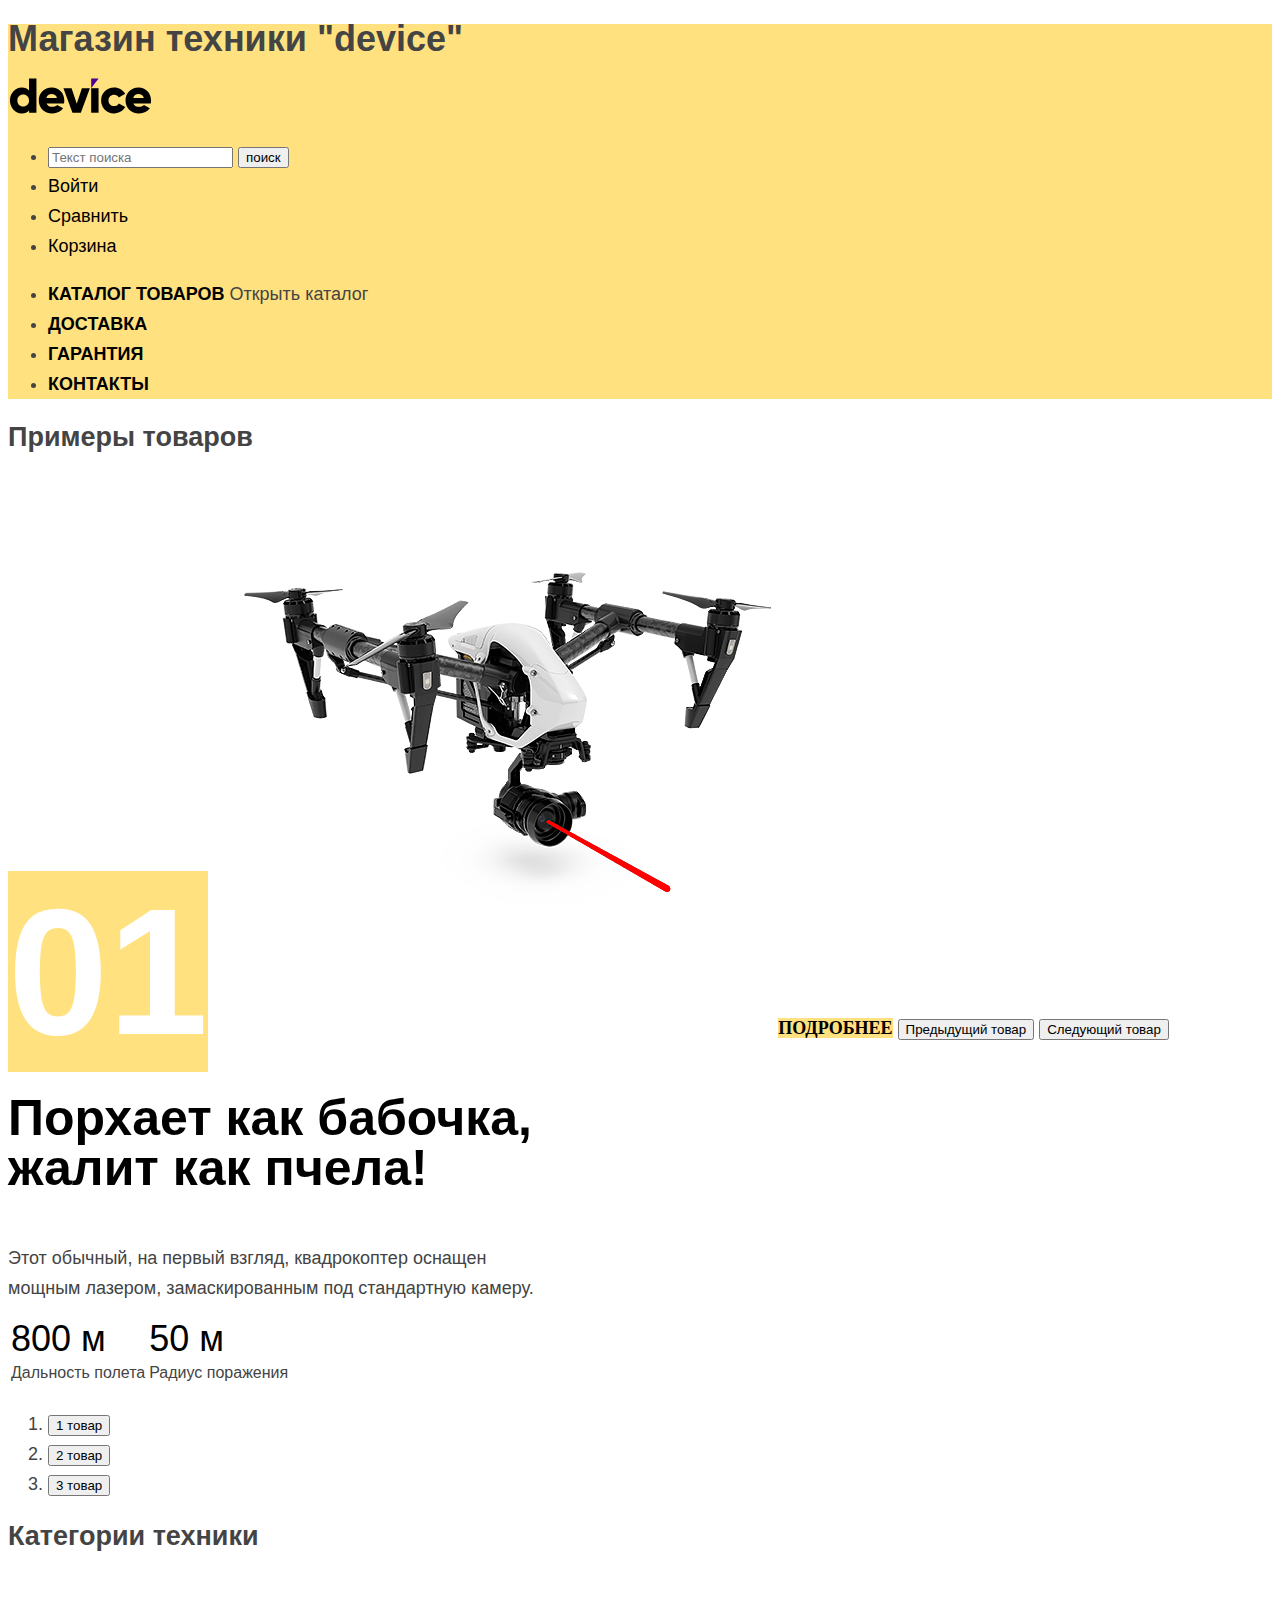
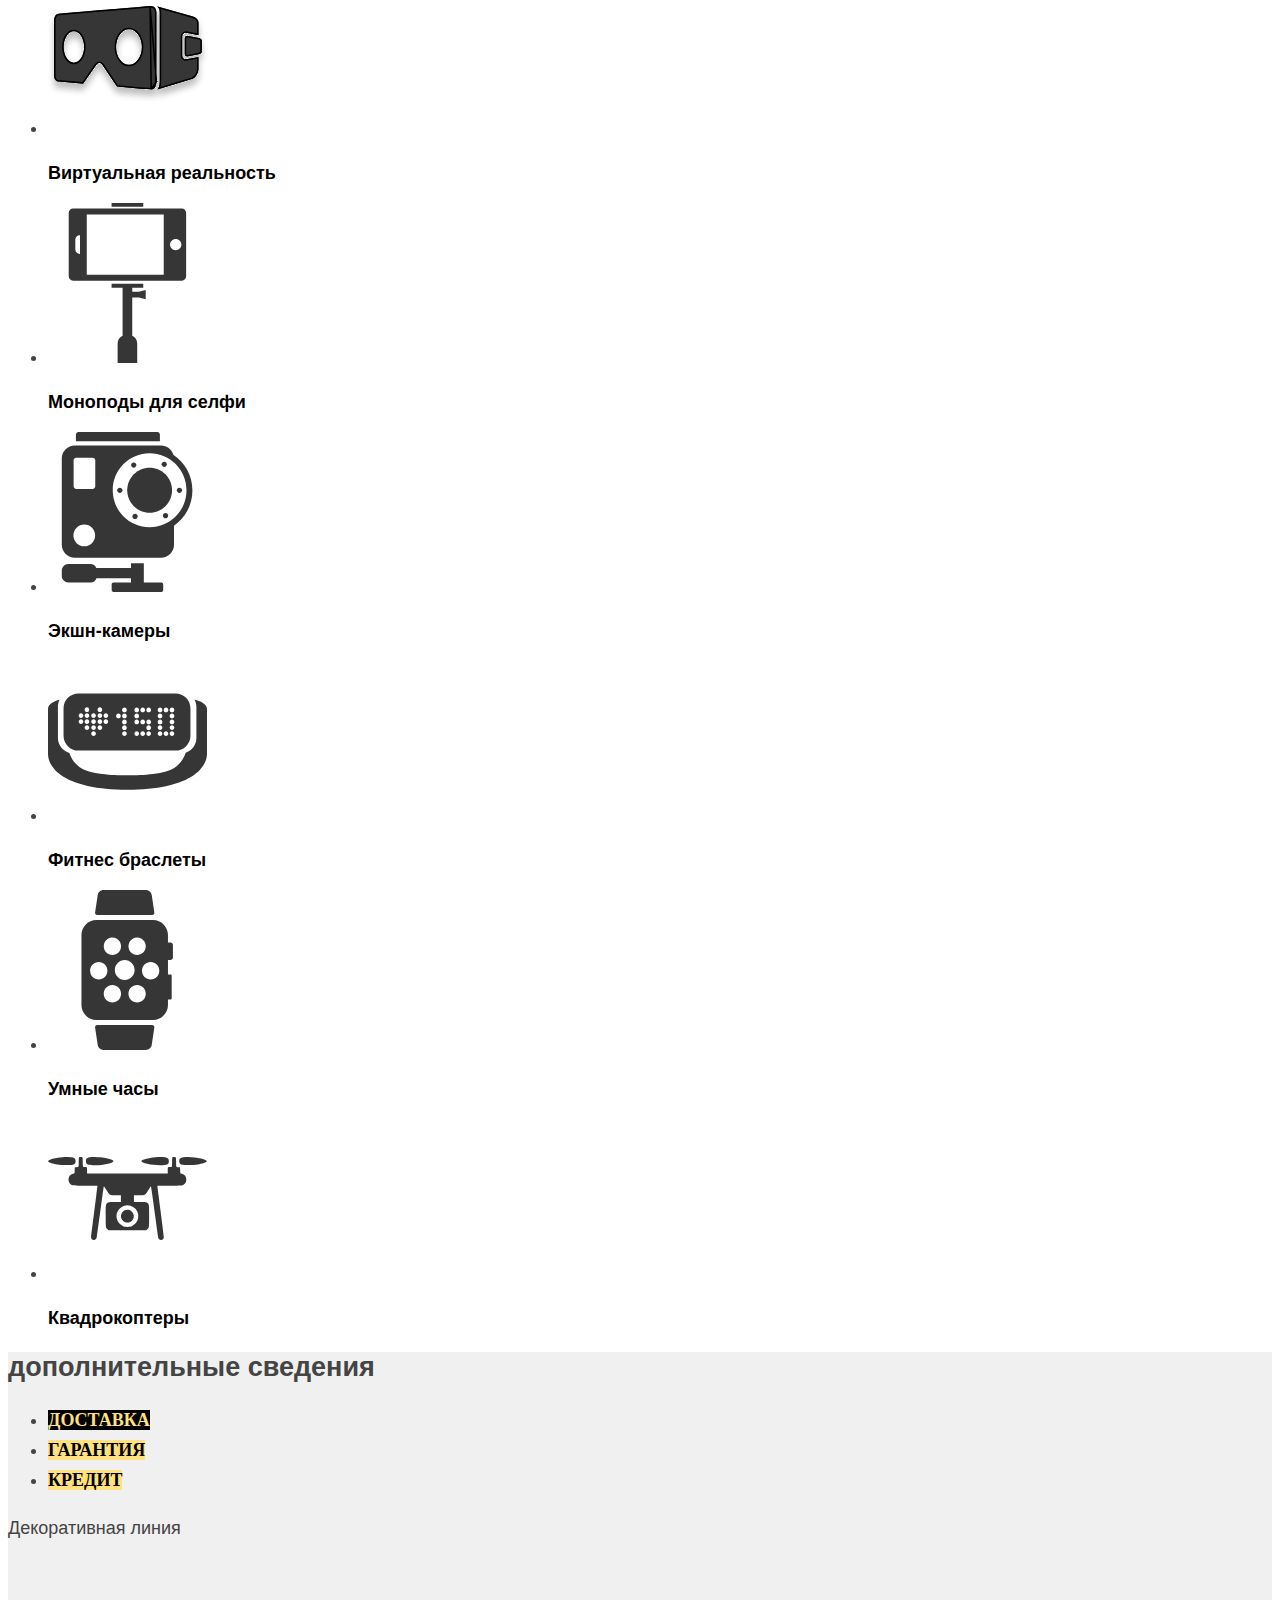
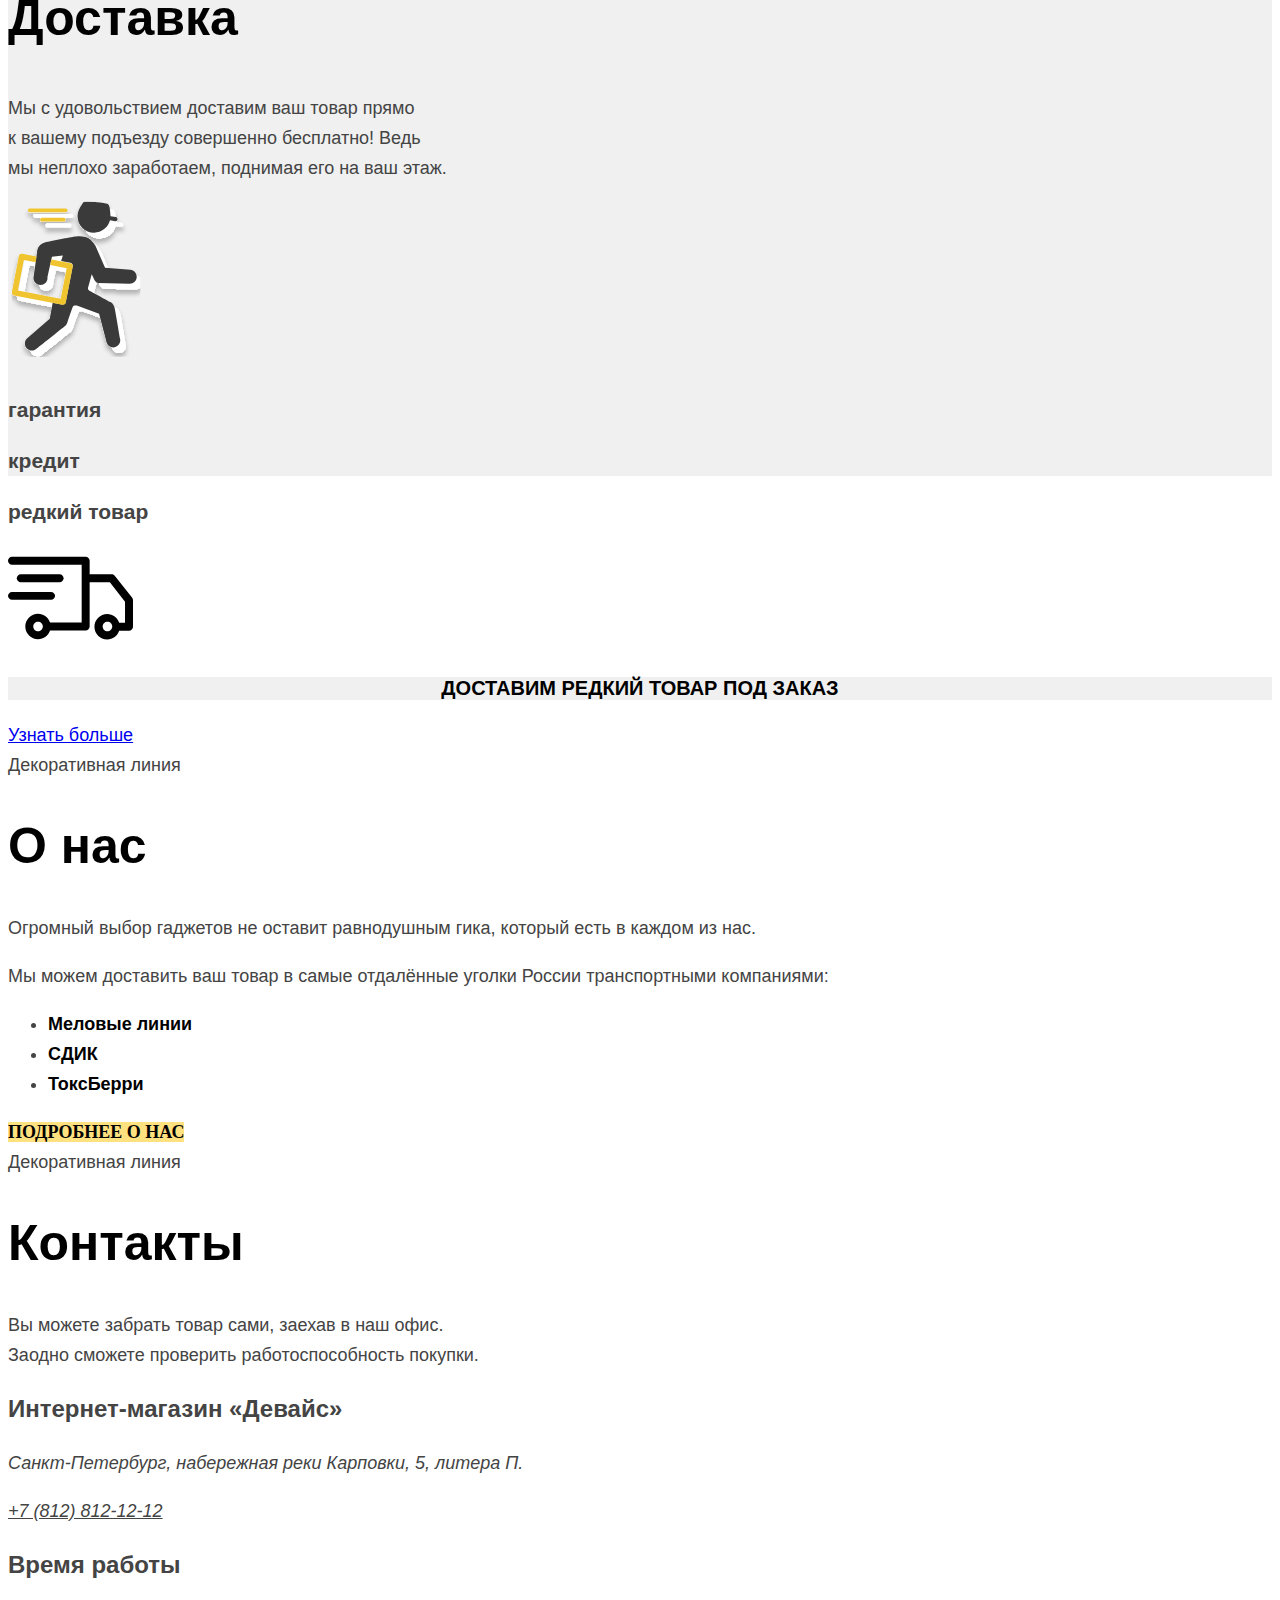
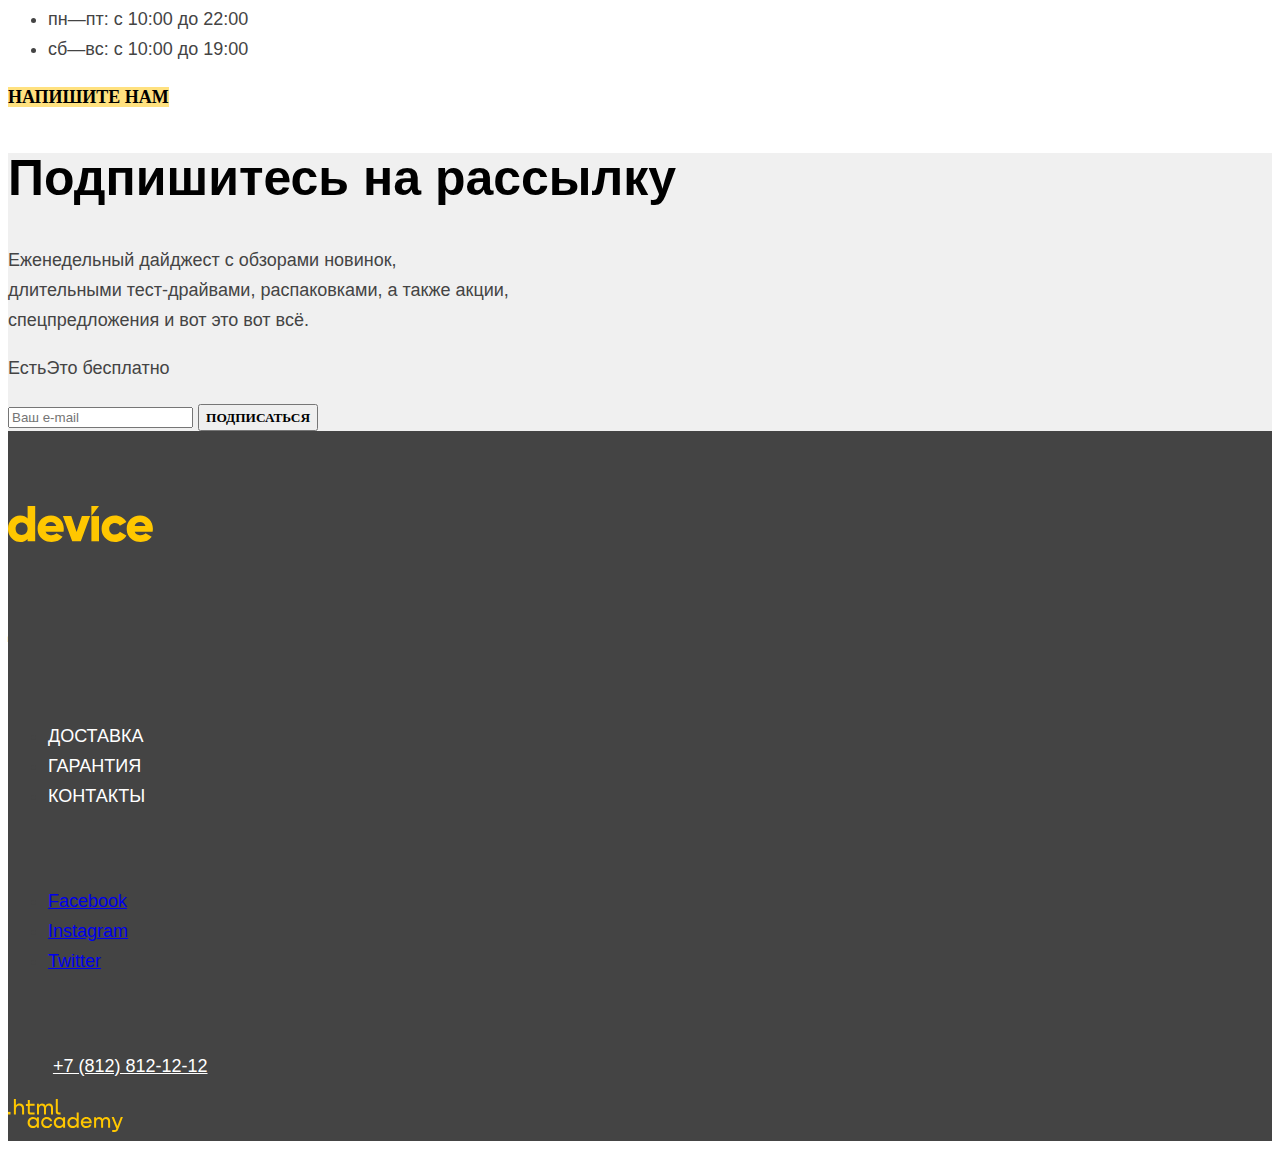
==== index.html @ 3608d4c4 "Merge pull request #4 from IliaGorshenev/master" ====
<!DOCTYPE html>
<html lang="ru">
  <head>
    <meta charset="utf-8">
    <link rel="stylesheet" href="styles/styles.css">
    <title>HTML Academy: Девайс</title>
  </head>
  <body>
    <header class="page-header">
      <h1 class="visually-hidden">Магазин техники "device"</h1>
      <a>
        <img class="page-header-logo" src="images/logo.svg" width="145px" height="36px" alt="логотип сайта device">
      </a>
      <nav class="navigation">
        <ul class="navigation-list">
          <li class="navigation-item">
            <form action="https://echo.htmlacademy.ru/" method="get">
            <input class="navigation-field" name="search" type="search" placeholder="Текст поиска" required>   
            <button type="submit">поиск</button>
            </form>
          </li>
          <li class="navigation-item">
            <a class="navigation-link navigation-user" href="#">Войти</a>
          </li>
          <li class="navigation-item ">
            <a class="navigation-link navigation-user" href="#">Сравнить</a>
          </li>
          <li class="navigation-item">
            <a class="navigation-link navigation-user" href="#">Корзина</a>
          </li>
        </ul>
        <ul class="navigation-list ">
        <li class="navigation-item">
          <a class="navigation-link" href="catalog.html">каталог товаров</a>
          <span class="visually-hidden">Открыть каталог</span>
        </li>
        <li class="navigation-item">
          <a class="navigation-link" href="#">доставка</a>
        </li>
        <li class="navigation-item">
          <a class="navigation-link" href="#">гарантия</a>
        </li>
        <li class="navigation-item">
          <a class="navigation-link" href="#">контакты</a>
        </li>
        </ul>
       </nav>
    </header>
    <main class="main-page"> 
        <section class="product-examples">       
            <h2 class="visually-hidden">Примеры товаров</h2>
            <b class="product-examples-numeration">01</b>
            <img class="slider-image" src="images/quadcopter-image.png" alt="Квадракоптер">
            <a class="slider-details button" href="#">подробнее</a>
            <button class="slider-button button-prev">
              <span class="visually-hidden">Предыдущий товар</span>
            </button>
            <button class="slider-button button-next">
              <span class="visually-hidden">Следующий товар</span>
            </button>
            <p class="slider-title title">Порхает как бабочка, <br>
              жалит как пчела!</p>
            <p class="slider-information">Этот обычный, на первый взгляд, квадрокоптер оснащен <br>
              мощным лазером, замаскированным под стандартную камеру.</p> 
            <table class="product-details">
              <tr class="product-description">
                <td>800 м</td>
                <td>50 м</td>
              </tr>
              <tr class="product-definition">
                <td>Дальность полета</td>
                <td>Радиус поражения</td>
              </tr>
              </table> 
          <ol class="slider-pagination">
            <li class="slider-item">
              <button class="slider-pagination-button slider-pagination-button-current">
                <span class="visually-hidden">1 товар</span>
              </button>
            </li>
            <li class="slider-item">
              <button class="slider-pagination-button">
                <span class="visually-hidden">2 товар</span>
              </button>
            </li>
            <li class="slider-item">
              <button class="slider-pagination-button">
                <span class="visually-hidden">3 товар</span>
              </button>
            </li>
          </ol>
        </section>
      <section class="suggestions">
        <h2 class="visually-hidden">Категории техники</h2>
        <ul class="suggestions-list">
          <li class="suggestions-item">  <!--Надо ли здесь размеры задавать? И почему они не работают?--> <!--Я понял! Оно не изменяется, но место под него фиксируется пустое-->
            <img src="images/Suggestion-1.svg" width="160" height="160" class="suggestions-image" alt="Очки виртуальной реальности">
            <p class="suggestion-name">Виртуальная реальность</p>
          </li>
          <li class="suggestions-item">
            <img src="images/Suggestion-2.svg" width="160" height="160" class="suggestions-image" alt="Монопод">
            <p class="suggestion-name">Моноподы для селфи</p>
          </li>
          <li class="suggestions-item">
            <img src="images/Suggestion-3.svg" width="160" height="160" class="suggestions-image" alt="Экшн-камера">
            <p class="suggestion-name">Экшн-камеры</p>
          </li>
          <li class="suggestions-item">
            <img src="images/Suggestion-4.svg" width="160" height="160" class="suggestions-image" alt="Фитнес-браслет">
            <p class="suggestion-name">Фитнес браслеты</p>
          </li>
          <li class="suggestions-item">
            <img src="images/Suggestion-5.svg" width="160" height="160" class="suggestions-image" alt="Умные часы">
            <p class="suggestion-name">Умные часы</p>
          </li>
          <li class="suggestions-item">
            <img src="images/Suggestion-6.svg" width="160" height="160" class="suggestions-image" alt="Квадрокоптер">
            <p class="suggestion-name">Квадрокоптеры</p>
          </li>
        </ul>
      </section>
      <section class="additional-information">
        <div class="additional-information-container">
          <h2 class="visually-hidden">дополнительные сведения</h2>
          <ul class="additional-information-list">
            <li class="additional-information-item">
              <a href="#" class=" button additional-information-button additional-information-button-current">доставка</a>
            </li>
            <li class="additional-information-item">
              <a href="#" class="additional-information-button button">гарантия</a>
            </li>
            <li class="additional-information-item">
              <a href="#" class="additional-information-button button">кредит</a>
            </li>
          </ul>
          <span class="visually-hidden additional-information-visual-line">Декоративная линия</span>
          <h3 class="additional-information-title title">Доставка</h3>
          <p>Мы с удовольствием доставим ваш товар прямо<br>
            к вашему подъезду совершенно бесплатно! Ведь<br>
            мы неплохо заработаем, поднимая его на ваш этаж.</p>
            <img src="images/man.svg" width="136px" height="164px" alt="Доставщик" class="additional-information-image">
          <h3 class="visually-hidden">гарантия</h3>
          <h3 class="visually-hidden">кредит</h3>
        </div>
        <footer class="additional-information-footer">
          <h3 class="visually-hidden">редкий товар</h3>
          <img src="images/track.svg" width="125px" height="100px" alt="грузовик" class="additional-information-footer-image">
          <p class="additional-information-footer-text title">Доставим редкий товар под заказ</p> 
          <a href="#" class="additional-information-footer-link">
            <span class="visually-hidden">Узнать больше</span>
          </a>
        </footer>
      </section>
      <section class="about-us">
        <span class="visually-hidden about-us-visual-line">Декоративная линия</span>
        <h2 class="about-us- title">О нас</h2>
        <p>Огромный выбор гаджетов не оставит равнодушным гика, который есть в каждом из нас.</p>
        <p>Мы можем доставить ваш товар в самые отдалённые уголки России транспортными компаниями:</p>
        <ul  class="about-us-list">
          <li class="about-us-item">
            <a href="#" class="about-us-company">Меловые линии</a>
          </li>
          <li class="about-us-item">
            <a href="#" class="about-us-company">CДИК</a>
          </li>
          <li class="about-us-item">
            <a  href="#" class="about-us-company">ТоксБерри</a>
          </li>
        </ul>
        <a href="#" class="button about-us-button">подробнее о нас</a>
      </section>
      <section class="contacts">
        <span class="visually-hidden about-us-visual-line">Декоративная линия</span>
        <h2 class="contacts-title title">Контакты</h2>
        <p>Вы можете забрать товар сами, заехав в наш офис. <br>
          Заодно сможете проверить работоспособность покупки. </p>
          <h3 class="contacts-subtitle">Интернет-магазин «Девайс»</h3>
          <address class="contacts-adress">
            <p class="contacts-adress-text">Санкт-Петербург, набережная реки Карповки, 5, литера П.</p>
            <a class="contacts-adress-phone" href="tel:88128121212">+7 (812) 812-12-12</a>
          </address>
          <h3 class="contacts-subtitle">Время работы</h3>
          <ul class="contacts-schedule">
            <li class="contacts-schedule-item">пн—пт: с 10:00 до 22:00</li>
            <li class="contacts-schedule-item">сб—вс: с 10:00 до 19:00</li>
          </ul>
          <a href="#" class="button contacts-button">напишите нам</a>
      </section>
    </main>
    <footer class="page-footer">
      <div class="newsletter-container">
        <section class="newsletter">
          <h2 class="newsletter-title title">Подпишитесь на рассылку</h2>
          <p class="newsletter-information">Еженедельный дайджест с обзорами новинок,<br>
            длительными тест-драйвами, распаковками, а также акции, <br>
            спецпредложения и вот это вот всё.</p>
            <p class="newsletter-text"><span class="visually-hidden">Есть</span>Это бесплатно</p>
        <form action="https://echo.htmlacademy.ru" class="newsletter-form">
          <input type="email" class="field" placeholder="Ваш e-mail" name="newsletter-email" required>
          <button type="submit" class="newsletter-button">подписаться</button>
        </form>
      </div>
      </section>
      <section class="footer-adress">
        <h2 class="visually-hidden">Адрес</h2>
        <img src="images/logo-footer.svg" width="145px" height="36px" class="footer-contacts-logo" alt="Магазин техники device">
        <p class="contacts-adress-text">Санкт-Петербург, набережная реки Карповки, 5, литера П.</p> 
        <span class="visually-hidden footer-adress-visual-line">Декоративная линия</span>
      </section>
      <section class="about-us-footer"> 
        <h2 class="visually-hidden">О нас</h2>
        <ul class="about-us-footer-list">
          <li class="about-us-footer-item">
            <a href="#" class="about-us-footer-link">доставка</a>
          </li>
          <li class="about-us-footer-item">
            <a href="#" class="about-us-footer-link">гарантия</a>
          </li>
          <li class="about-us-footer-item">
            <a href="#" class="about-us-footer-link">контакты</a> 
          </li>
        </ul>
      </section>
      <section class="social-footer">
        <h2 class="visually-hidden">Мы в социальных сетях</h2>
        <ul class="social-footer-list">
          <li class="social-footer-item">
            <a href="#" class="social-button">
              <span class="visually-hidden">Facebook</span>
            </a>
          </li>
          <li class="social-footer-item">
            <a href="#" class="social-button">
              <span class="visually-hidden">Instagram</span>
            </a>
          </li>
          <li class="social-footer-item">
            <a href="#" class="social-button">
              <span class="visually-hidden">Twitter</span>
            </a>
          </li>
        </ul>
      </section>
      <section class="contacts-footer">
        <h2 class="visually-hidden">Контакты</h2>
        <p class="contacts-footer-text">Тел.: <a class="contacts-footer-phone" href="tel:88128121212"> +7 (812) 812-12-12</a></p>
      <a class="htmlacademy-link"  width="115px" height="33px" href="https://htmlacademy.ru/"><img class="htmlacademy-logo" src="images/logo-academy.svg" alt=".html academy"></a>
      </section>
    </footer>
  </body>
</html>
---- styles/styles.css ----
@font-face {
    font-family: "raleway";
    font-style: normal;
    font-weight: 800;
    src: url("../fonts/raleway/raleway-800.woff2") format("woff2");
    font-display: swap;
}

@font-face {
    font-family: "raleway";
    font-style: italic;
    font-weight: 800;
    src: url("../fonts/raleway/raleway-800.woff2") format("woff2");
    font-display: swap;
}

@font-face {
    font-family: "rubik";
    font-style: normal;
    font-weight: 400;
    src: url("../fonts/rubik/rubik-400.woff2") format("woff2");
    font-display: swap;
}

@font-face {
    font-family: "rubik";
    font-style: italic;
    font-weight: 400;
    src: url("../fonts/rubik/rubik-400.woff2") format("woff2");
    font-display: swap;
}

@font-face {
    font-family: "rubik";
    font-style: normal;
    font-weight: 700;
    src: url("../fonts/rubik/rubik-700.woff2") format("woff2");
    font-display: swap;
}

@font-face {
    font-family: "rubik";
    font-style: italic;
    font-weight: 700;
    src: url("../fonts/rubik/rubik-700.woff2") format("woff2");
    font-display: swap;
}

@font-face {
    font-family: "rubik";
    font-style: normal;
    font-weight: 800;
    src: url("../fonts/rubik/rubik-800.woff2") format("woff2");
    font-display: swap;
}

@font-face {
    font-family: "rubik";
    font-style: italic;
    font-weight: 800;
    src: url("../fonts/rubik/rubik-800.woff2") format("woff2");
    font-display: swap;
}

body {
    font-family: "Rubik", sans-serif;
    font-style: normal;
    font-weight: 400;
    font-size: 18px;
    line-height: 30px;
    color: #444444;
    background-color: #FFFFFF;
}

.page-header {
    background-color: #FFE17F;
}

.title {
    font-family: "Raleway", sans-serif;
    font-style: normal;
    font-weight: 800;
    font-size: 50px;
    line-height: 50px;
    color: #000000;
}

.navigation-link {
    font-family: "Raleway", sans-serif;
    font-weight: 800;
    font-size: 18px;
    line-height: 21px;
    text-decoration: none;
    text-align: center;  /* нам это нужно?*/
    color: #000000;
    text-transform: uppercase;
}

.navigation-user {
    font-family: "Rubik", sans-serif;
    font-weight: 400;
    line-height: 30px;
    text-transform: none;
}

.product-examples-numeration{
    font-weight: bold;
    font-size: 180px;
    color: #FFFFFF;
    background-color: #FFE17F;
}
.product-description {
    font-size: 36px;
    color: #000000;
}

.product-definition {
    font-size: 16px;
}

.additional-information-container {
    background-color: #F0F0F0;
}

.newsletter-button {
    font-family: Raleway;
    font-weight: 800;
    line-height: 21px;
    color: #000000;
    text-transform: uppercase;
}
.additional-information-footer-text {
    font-size: 20px;
    line-height: 23px;
    text-align: center;
    text-transform: uppercase;
    background: #F0F0F0;
}

.suggestion-name {
    font-family: "Raleway", sans-serif;
    font-weight: 800;
    font-size: 18px;
    line-height: 24px;
    color: #000000;
}
.suggestion-image {
    background-color: #FFE17F; /* Не меняется цвет фона, как сделать?*/
}

.about-us-company {
    font-weight: bold;
    line-height: 20px;
    color: #000000;
    text-decoration: none;
}
.newsletter-container {
    background-color: #F0F0F0;
}
.page-footer {
    background-color: #444444;
}
.contacts-subtitle {
    font-weight: bold;
    font-size: 24px;
}

.about-us-footer-link {
    line-height: 21px;
    text-transform: uppercase;
    color: #FFFFFF;
    text-decoration: none;
}

.contacts-adress-phone {
    color: #444444;
}

.contacts-footer-phone {
    color: #FFFFFF;
}

.button {
    font-family: Raleway;
    font-weight: 800;
    font-size: 18px;
    line-height: 21px;
    text-align: center;
    text-transform: uppercase;
    text-decoration: none;
    background-color: #FFE17F;
    color:#000000;
}

.additional-information-button-current {
    color: #FFE17F;
    background-color: #000000;
}

.breadcrumbs-link {
    color: #000000;
    line-height: 19px;
    text-decoration: none;
}

.catalog-title {
    font-size: 16px;
    line-height: 19px;
}

.catalog-filter-title {
    font-weight: bold;
    color: #000000;
}

.control {
    line-height: 19px;
    color: #000000;
}

.product-card-image {
    background-color:#FFFFFF;
    color:#444444;
}

.product-card-price {
    color: #444444;
    line-height: 21px;
    text-align: right; /* надо ли это и как оно будет работать, если да */
}

.product-card-link {
    text-decoration: none;
}

.product-card-title {
    font-weight: bold;
    line-height: 20px;
    color: #000000;
}

.select-control {
    color: #000000;
}

.button-pagination-show-more {
    font-size: 16px;
    line-height: 19px; 
    text-align: center;
    background-color:#FFFFFF;
}
.pagination-container {
    background-color: #EBEBEB;
}

.pagination-link {
    text-transform: uppercase;
    line-height: 21px;
    text-decoration: none;
    color: #000000;
}
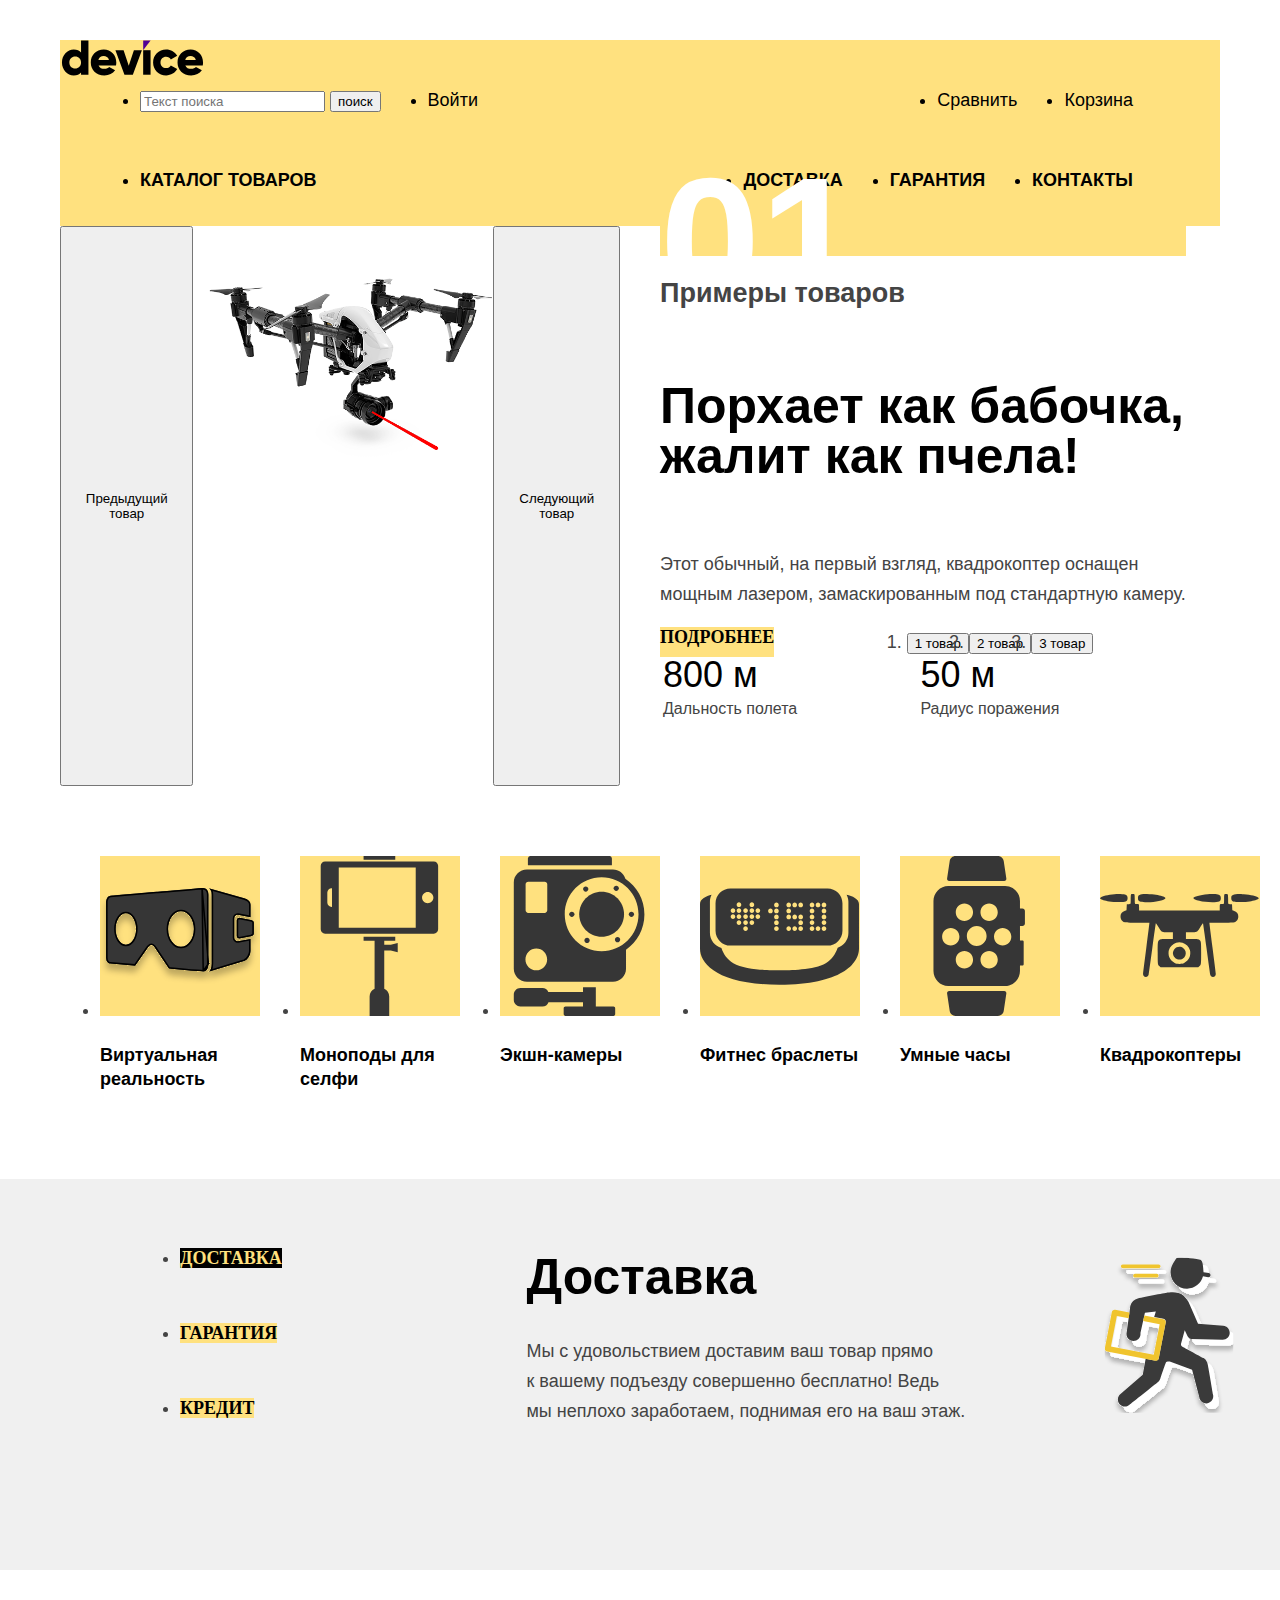
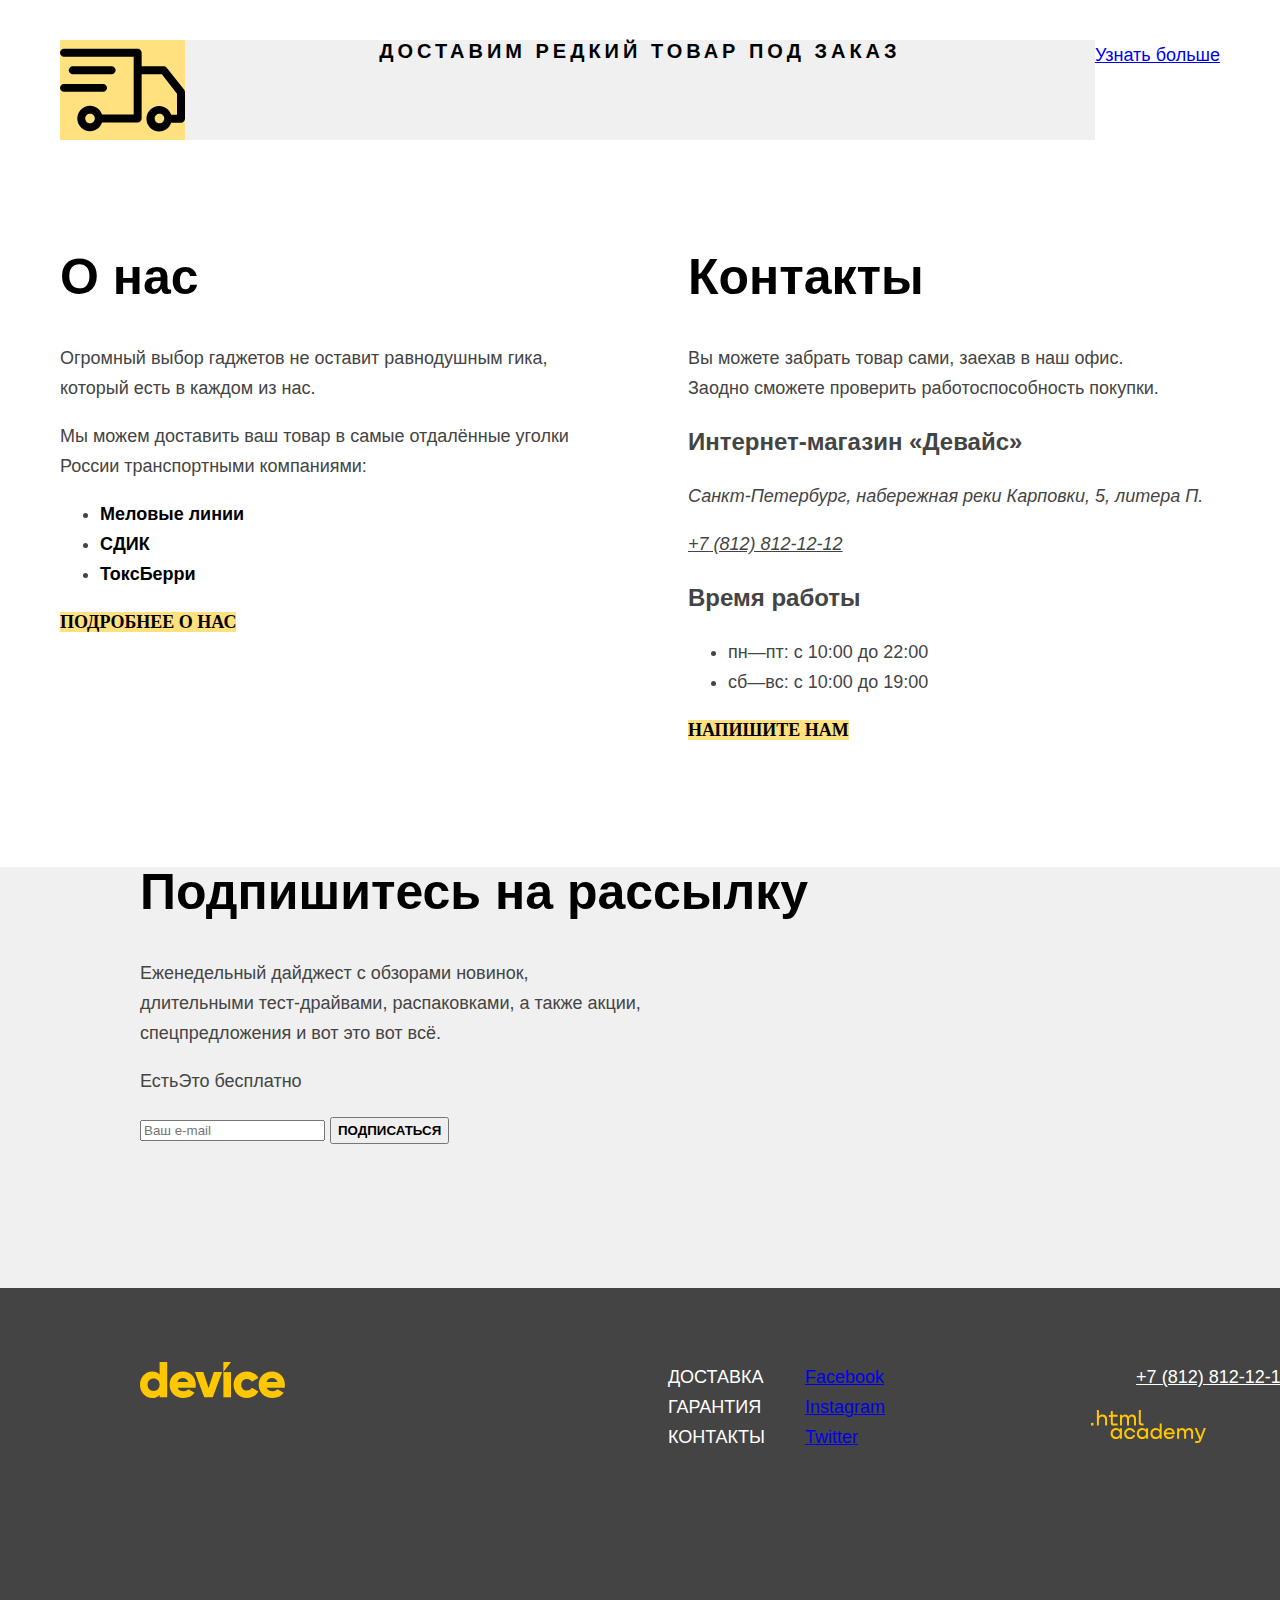
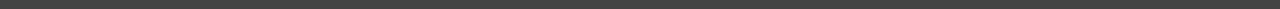
==== commit 8d5a79c7: "Merge pull request #5 from IliaGorshenev/master" ====
--- a/index.html
+++ b/index.html
@@ -7,61 +7,84 @@
   </head>
   <body>
     <header class="page-header">
-      <h1 class="visually-hidden">Магазин техники "device"</h1>
-      <a>
+      <div class="header-container">
+        <h1 class="visually-hidden" hidden>Магазин техники "device"</h1>
+      <a class="navigation-logo" href="#">
         <img class="page-header-logo" src="images/logo.svg" width="145px" height="36px" alt="логотип сайта device">
       </a>
       <nav class="navigation">
-        <ul class="navigation-list">
+        <ul class="navigation-list user-container">
           <li class="navigation-item">
             <form action="https://echo.htmlacademy.ru/" method="get">
             <input class="navigation-field" name="search" type="search" placeholder="Текст поиска" required>   
             <button type="submit">поиск</button>
             </form>
           </li>
-          <li class="navigation-item">
+          <li class="navigation-item navigation-user enter">
             <a class="navigation-link navigation-user" href="#">Войти</a>
           </li>
-          <li class="navigation-item ">
+          <li class="navigation-item navigation-user">
             <a class="navigation-link navigation-user" href="#">Сравнить</a>
           </li>
-          <li class="navigation-item">
+          <li class="navigation-item navigation-user">
             <a class="navigation-link navigation-user" href="#">Корзина</a>
           </li>
         </ul>
-        <ul class="navigation-list ">
-        <li class="navigation-item">
-          <a class="navigation-link" href="catalog.html">каталог товаров</a>
-          <span class="visually-hidden">Открыть каталог</span>
-        </li>
-        <li class="navigation-item">
-          <a class="navigation-link" href="#">доставка</a>
-        </li>
-        <li class="navigation-item">
-          <a class="navigation-link" href="#">гарантия</a>
-        </li>
-        <li class="navigation-item">
-          <a class="navigation-link" href="#">контакты</a>
-        </li>
+        <ul class="navigation-list non-user-container">
+          <li class="navigation-item catalog">
+            <a class="navigation-link" href="catalog.html">каталог товаров</a>
+          </li>
+          <li class="navigation-item">
+            <a class="navigation-link" href="#">доставка</a>
+          </li>
+          <li class="navigation-item">
+            <a class="navigation-link" href="#">гарантия</a>
+          </li>
+          <li class="navigation-item">
+            <a class="navigation-link" href="#">контакты</a>
+          </li>
         </ul>
        </nav>
+      </div>
     </header>
-    <main class="main-page"> 
+    <main class="main-container main-page"> 
         <section class="product-examples">       
-            <h2 class="visually-hidden">Примеры товаров</h2>
-            <b class="product-examples-numeration">01</b>
-            <img class="slider-image" src="images/quadcopter-image.png" alt="Квадракоптер">
-            <a class="slider-details button" href="#">подробнее</a>
+          <div class="product-examples-image">
             <button class="slider-button button-prev">
               <span class="visually-hidden">Предыдущий товар</span>
             </button>
+            <img class="slider-image" width="300px" height="300px" src="images/quadcopter-image.png" alt="Квадракоптер">
             <button class="slider-button button-next">
               <span class="visually-hidden">Следующий товар</span>
             </button>
+          </div>
+          <div class="product-examples-content">
+            <b class="product-examples-numeration">01</b>
+            <h2 class="visually-hidden">Примеры товаров</h2>
             <p class="slider-title title">Порхает как бабочка, <br>
               жалит как пчела!</p>
             <p class="slider-information">Этот обычный, на первый взгляд, квадрокоптер оснащен <br>
               мощным лазером, замаскированным под стандартную камеру.</p> 
+              <div class="product-examples-pagination">
+                <a class="slider-details button" href="#">подробнее</a>
+              <ol class="slider-pagination">
+                <li class="slider-item">
+                  <button class="slider-pagination-button slider-pagination-button-current">
+                    <span class="visually-hidden">1 товар</span>
+                  </button>
+                </li>
+                <li class="slider-item">
+                  <button class="slider-pagination-button">
+                    <span class="visually-hidden">2 товар</span>
+                  </button>
+                </li>
+                <li class="slider-item">
+                  <button class="slider-pagination-button">
+                    <span class="visually-hidden">3 товар</span>
+                  </button>
+                </li>
+              </ol>
+              </div>
             <table class="product-details">
               <tr class="product-description">
                 <td>800 м</td>
@@ -72,26 +95,10 @@
                 <td>Радиус поражения</td>
               </tr>
               </table> 
-          <ol class="slider-pagination">
-            <li class="slider-item">
-              <button class="slider-pagination-button slider-pagination-button-current">
-                <span class="visually-hidden">1 товар</span>
-              </button>
-            </li>
-            <li class="slider-item">
-              <button class="slider-pagination-button">
-                <span class="visually-hidden">2 товар</span>
-              </button>
-            </li>
-            <li class="slider-item">
-              <button class="slider-pagination-button">
-                <span class="visually-hidden">3 товар</span>
-              </button>
-            </li>
-          </ol>
+          </div>
         </section>
       <section class="suggestions">
-        <h2 class="visually-hidden">Категории техники</h2>
+        <!-- <h2 class="visually-hidden">Категории техники</h2> -->
         <ul class="suggestions-list">
           <li class="suggestions-item">  <!--Надо ли здесь размеры задавать? И почему они не работают?--> <!--Я понял! Оно не изменяется, но место под него фиксируется пустое-->
             <img src="images/Suggestion-1.svg" width="160" height="160" class="suggestions-image" alt="Очки виртуальной реальности">
@@ -121,7 +128,7 @@
       </section>
       <section class="additional-information">
         <div class="additional-information-container">
-          <h2 class="visually-hidden">дополнительные сведения</h2>
+          <!-- <h2 class="visually-hidden">дополнительные сведения</h2> -->
           <ul class="additional-information-list">
             <li class="additional-information-item">
               <a href="#" class=" button additional-information-button additional-information-button-current">доставка</a>
@@ -133,59 +140,62 @@
               <a href="#" class="additional-information-button button">кредит</a>
             </li>
           </ul>
-          <span class="visually-hidden additional-information-visual-line">Декоративная линия</span>
-          <h3 class="additional-information-title title">Доставка</h3>
+          <div class="additional-information-content-container">
+            <h3 class="title additional-information-title">Доставка</h3>
           <p>Мы с удовольствием доставим ваш товар прямо<br>
             к вашему подъезду совершенно бесплатно! Ведь<br>
             мы неплохо заработаем, поднимая его на ваш этаж.</p>
+          </div>
             <img src="images/man.svg" width="136px" height="164px" alt="Доставщик" class="additional-information-image">
-          <h3 class="visually-hidden">гарантия</h3>
-          <h3 class="visually-hidden">кредит</h3>
+          <!-- <h3 class="visually-hidden">гарантия</h3>
+          <h3 class="visually-hidden">кредит</h3> -->
         </div>
-        <footer class="additional-information-footer">
-          <h3 class="visually-hidden">редкий товар</h3>
-          <img src="images/track.svg" width="125px" height="100px" alt="грузовик" class="additional-information-footer-image">
-          <p class="additional-information-footer-text title">Доставим редкий товар под заказ</p> 
-          <a href="#" class="additional-information-footer-link">
-            <span class="visually-hidden">Узнать больше</span>
-          </a>
-        </footer>
       </section>
-      <section class="about-us">
-        <span class="visually-hidden about-us-visual-line">Декоративная линия</span>
-        <h2 class="about-us- title">О нас</h2>
-        <p>Огромный выбор гаджетов не оставит равнодушным гика, который есть в каждом из нас.</p>
-        <p>Мы можем доставить ваш товар в самые отдалённые уголки России транспортными компаниями:</p>
-        <ul  class="about-us-list">
-          <li class="about-us-item">
-            <a href="#" class="about-us-company">Меловые линии</a>
-          </li>
-          <li class="about-us-item">
-            <a href="#" class="about-us-company">CДИК</a>
-          </li>
-          <li class="about-us-item">
-            <a  href="#" class="about-us-company">ТоксБерри</a>
-          </li>
-        </ul>
-        <a href="#" class="button about-us-button">подробнее о нас</a>
-      </section>
-      <section class="contacts">
-        <span class="visually-hidden about-us-visual-line">Декоративная линия</span>
-        <h2 class="contacts-title title">Контакты</h2>
-        <p>Вы можете забрать товар сами, заехав в наш офис. <br>
-          Заодно сможете проверить работоспособность покупки. </p>
-          <h3 class="contacts-subtitle">Интернет-магазин «Девайс»</h3>
-          <address class="contacts-adress">
-            <p class="contacts-adress-text">Санкт-Петербург, набережная реки Карповки, 5, литера П.</p>
-            <a class="contacts-adress-phone" href="tel:88128121212">+7 (812) 812-12-12</a>
-          </address>
-          <h3 class="contacts-subtitle">Время работы</h3>
-          <ul class="contacts-schedule">
-            <li class="contacts-schedule-item">пн—пт: с 10:00 до 22:00</li>
-            <li class="contacts-schedule-item">сб—вс: с 10:00 до 19:00</li>
-          </ul>
-          <a href="#" class="button contacts-button">напишите нам</a>
-      </section>
+      <footer class="additional-information-footer">
+        <!-- <h3 class="visually-hidden">редкий товар</h3> -->
+        <img src="images/track.svg" width="125px" height="100px" alt="грузовик" class="additional-information-footer-image">
+        <p class="additional-information-footer-text title">Доставим редкий товар под заказ</p> 
+        <a href="#" class="additional-information-footer-link">
+          <span class="visually-hidden">Узнать больше</span>
+        </a>
+      </footer>
+        <div class="about-us-container">
+          <section class="about-us">
+            <!-- <span class="visually-hidden about-us-visual-line">Декоративная линия</span> -->
+            <h2 class="about-us- title">О нас</h2>
+            <p>Огромный выбор гаджетов не оставит равнодушным гика, который есть в каждом из нас.</p>
+            <p>Мы можем доставить ваш товар в самые отдалённые уголки России транспортными компаниями:</p>
+            <ul  class="about-us-list">
+              <li class="about-us-item">
+                <a href="#" class="about-us-company">Меловые линии</a>
+              </li>
+              <li class="about-us-item">
+                <a href="#" class="about-us-company">CДИК</a>
+              </li>
+              <li class="about-us-item">
+                <a  href="#" class="about-us-company">ТоксБерри</a>
+              </li>
+            </ul>
+            <a href="#" class="button about-us-button">подробнее о нас</a>
+          </section>
+          <section class="contacts">
+            <!-- <span class="visually-hidden about-us-visual-line">Декоративная линия</span> -->
+            <h2 class="contacts-title title">Контакты</h2>
+            <p>Вы можете забрать товар сами, заехав в наш офис. <br>
+              Заодно сможете проверить работоспособность покупки. </p>
+              <h3 class="contacts-subtitle">Интернет-магазин «Девайс»</h3>
+              <address class="contacts-adress">
+                <p class="contacts-adress-text">Санкт-Петербург, набережная реки Карповки, 5, литера П.</p>
+                <a class="contacts-adress-phone" href="tel:88128121212">+7 (812) 812-12-12</a>
+              </address>
+              <h3 class="contacts-subtitle">Время работы</h3>
+              <ul class="contacts-schedule">
+                <li class="contacts-schedule-item">пн—пт: с 10:00 до 22:00</li>
+                <li class="contacts-schedule-item">сб—вс: с 10:00 до 19:00</li>
+              </ul>
+              <a href="#" class="button contacts-button">напишите нам</a>
+          </section>
+        </div>
     </main>
     <footer class="page-footer">
       <div class="newsletter-container">
@@ -194,58 +204,60 @@
           <p class="newsletter-information">Еженедельный дайджест с обзорами новинок,<br>
             длительными тест-драйвами, распаковками, а также акции, <br>
             спецпредложения и вот это вот всё.</p>
-            <p class="newsletter-text"><span class="visually-hidden">Есть</span>Это бесплатно</p>
-        <form action="https://echo.htmlacademy.ru" class="newsletter-form">
-          <input type="email" class="field" placeholder="Ваш e-mail" name="newsletter-email" required>
-          <button type="submit" class="newsletter-button">подписаться</button>
-        </form>
+           <p class="newsletter-text"><span class="visually-hidden">Есть</span>Это бесплатно</p>
+           <form action="https://echo.htmlacademy.ru" class="newsletter-form">
+             <input type="email" class="field" placeholder="Ваш e-mail" name="newsletter-email" required>
+             <button type="submit" class="newsletter-button">подписаться</button>
+           </form>
+        </section>
       </div>
-      </section>
-      <section class="footer-adress">
-        <h2 class="visually-hidden">Адрес</h2>
-        <img src="images/logo-footer.svg" width="145px" height="36px" class="footer-contacts-logo" alt="Магазин техники device">
-        <p class="contacts-adress-text">Санкт-Петербург, набережная реки Карповки, 5, литера П.</p> 
-        <span class="visually-hidden footer-adress-visual-line">Декоративная линия</span>
-      </section>
-      <section class="about-us-footer"> 
-        <h2 class="visually-hidden">О нас</h2>
-        <ul class="about-us-footer-list">
-          <li class="about-us-footer-item">
-            <a href="#" class="about-us-footer-link">доставка</a>
-          </li>
-          <li class="about-us-footer-item">
-            <a href="#" class="about-us-footer-link">гарантия</a>
-          </li>
-          <li class="about-us-footer-item">
-            <a href="#" class="about-us-footer-link">контакты</a> 
-          </li>
-        </ul>
-      </section>
-      <section class="social-footer">
-        <h2 class="visually-hidden">Мы в социальных сетях</h2>
-        <ul class="social-footer-list">
-          <li class="social-footer-item">
-            <a href="#" class="social-button">
-              <span class="visually-hidden">Facebook</span>
-            </a>
-          </li>
-          <li class="social-footer-item">
-            <a href="#" class="social-button">
-              <span class="visually-hidden">Instagram</span>
-            </a>
-          </li>
-          <li class="social-footer-item">
-            <a href="#" class="social-button">
-              <span class="visually-hidden">Twitter</span>
-            </a>
-          </li>
-        </ul>
-      </section>
-      <section class="contacts-footer">
-        <h2 class="visually-hidden">Контакты</h2>
-        <p class="contacts-footer-text">Тел.: <a class="contacts-footer-phone" href="tel:88128121212"> +7 (812) 812-12-12</a></p>
-      <a class="htmlacademy-link"  width="115px" height="33px" href="https://htmlacademy.ru/"><img class="htmlacademy-logo" src="images/logo-academy.svg" alt=".html academy"></a>
-      </section>
+      <div class="page-footer-container">
+        <section class="footer-adress">
+          <h2 class="visually-hidden">Адрес</h2>
+          <img src="images/logo-footer.svg" width="145px" height="36px" class="footer-contacts-logo" alt="Магазин техники device">
+          <p class="contacts-adress-text">Санкт-Петербург, набережная реки Карповки, 5, литера П.</p> 
+          <span class="visually-hidden footer-adress-visual-line">Декоративная линия</span>
+        </section>
+        <section class="about-us-footer"> 
+          <h2 class="visually-hidden">О нас</h2>
+          <ul class="about-us-footer-list">
+            <li class="about-us-footer-item">
+              <a href="#" class="about-us-footer-link">доставка</a>
+            </li>
+            <li class="about-us-footer-item">
+              <a href="#" class="about-us-footer-link">гарантия</a>
+            </li>
+            <li class="about-us-footer-item">
+              <a href="#" class="about-us-footer-link">контакты</a> 
+            </li>
+          </ul>
+        </section>
+        <section class="social-footer">
+          <h2 class="visually-hidden">Мы в социальных сетях</h2>
+          <ul class="social-footer-list">
+            <li class="social-footer-item">
+              <a href="#" class="social-button">
+                <span class="visually-hidden">Facebook</span>
+              </a>
+            </li>
+            <li class="social-footer-item">
+              <a href="#" class="social-button">
+                <span class="visually-hidden">Instagram</span>
+              </a>
+            </li>
+            <li class="social-footer-item">
+              <a href="#" class="social-button">
+                <span class="visually-hidden">Twitter</span>
+              </a>
+            </li>
+          </ul>
+        </section>
+        <section class="contacts-footer">
+          <h2 class="visually-hidden">Контакты</h2>
+          <p class="contacts-footer-text">Тел.: <a class="contacts-footer-phone" href="tel:88128121212"> +7 (812) 812-12-12</a></p>
+        <a class="htmlacademy-link"  width="115px" height="33px" href="https://htmlacademy.ru/"><img class="htmlacademy-logo" src="images/logo-academy.svg" alt=".html academy"></a>
+        </section>
+      </div>
     </footer>
   </body>
 </html>
--- a/styles/styles.css
+++ b/styles/styles.css
@@ -62,20 +62,219 @@
     font-display: swap;
 }
 
+html {
+    height: 100%;
+}
+
 body {
+    margin: 0;
     font-family: "Rubik", sans-serif;
     font-style: normal;
     font-weight: 400;
     font-size: 18px;
     line-height: 30px;
+    display: flex;
+    flex-direction: column;
+    min-height: 100%;
     color: #444444;
     background-color: #FFFFFF;
 }
 
+.main-container {
+    flex-grow: 1;
+}
+
 .page-header {
+    color: #000000;
+    background-color: white;
+
+}
+
+.header-container {
+    display: flex;
+    flex-direction: column;
+    width: 1160px;
+    height: 186px;
+    margin: auto;
+    margin-top: 40px;
     background-color: #FFE17F;
 }
 
+.navigation-list {
+    display: flex;
+    width: 1040px;
+    margin: 0 auto;
+    justify-content: end;
+}
+
+.user-container {
+    margin-bottom: 50px;
+
+}
+
+
+.navigation-item {
+    margin-right: 47px;
+}
+
+.enter {
+    margin-right: auto;
+}
+
+.catalog {
+    margin-right: auto;
+}
+
+.main-container {
+    display: flex;
+    flex-direction: column; 
+    width: 100%;
+}
+
+.product-examples {
+    display: flex;
+    width: 1160px;
+    margin: 0 auto;
+    margin-bottom: 70px;
+}
+.product-examples-image {
+    display: flex;
+    width: 560px;
+    height: 560px;
+    margin: 0;
+    margin-right: 40px;
+}
+.product-examples-content {
+    display: flex;
+    flex-direction: column;
+
+}
+
+.product-examples-pagination {
+    display: flex;
+}
+.slider-pagination {
+    display: flex;
+    margin: 0 auto;
+}
+
+.suggestions {
+    margin: 0 auto;
+    margin-bottom: 70px;
+    width: 1160px;
+    height: 253px;
+}
+.suggestions-list {
+    margin: 0;
+    display: flex;
+}
+.suggestions-image {
+    background-color: #FFE17F;
+}
+.suggestions-item {
+    width: 160px;
+    margin-right: 40px;
+}
+
+.additional-information {
+    margin: 0 auto;
+    background-color: #F0F0F0;
+    width: 1440px;
+    height: 391px;
+    margin-bottom: 70px
+}
+
+.additional-information-container {
+    display: flex;
+    width: 1160px;
+    height: 319px;
+    margin: auto;
+
+}
+
+.additional-information-list {
+    display: flex;
+    flex-direction: column;
+    width: 287px;
+    margin: 0;
+    margin-top: 64px;
+    margin-right: auto;
+}
+
+.additional-information-item {
+    margin-bottom: 45px;
+}
+.additional-information-titles-container {
+    display: flex;
+    flex-direction: column;
+}
+
+.additional-information-button-current {
+    margin-top: 64px;
+}
+
+.additional-information-image {
+    margin: auto;
+    margin-right: 63px;
+}
+
+.additional-information-content-container {
+    display: flex;
+    flex-direction: column; 
+    height: 174px;
+    margin: auto;
+    margin-right: 106px;
+}
+.additional-information-title {
+    margin-bottom: 16px;
+    margin-top: 0;
+}
+
+.additional-information-footer {
+    display: flex;
+    width: 1160px;
+    height: 100px;
+    margin: 0 auto;
+    padding: 0;
+    margin-bottom: 70px;
+    text-align: center;
+}
+
+
+.additional-information-footer-image {
+    background-color:#FFE17F;
+}
+
+.about-us-container {
+    display: flex;
+    width: 1160px;
+    height: 545px;
+    margin: 0 auto;
+    margin-bottom: 70px;
+}
+
+.about-us {
+    width: 520px;
+    margin-right: 108px;
+}
+
+
+.newsletter-container {
+    margin: 0 auto;
+    height: 421px;
+    padding: 0 140px;
+    width: 1160px;
+    background-color: #F0F0F0;
+}
+
+.page-footer-container {
+    padding: 0 140px;
+    display: flex;
+    background-color: #444444;
+    width: 1160px;
+    margin: 0 auto;
+    height: 321px;
+}
 .title {
     font-family: "Raleway", sans-serif;
     font-style: normal;
@@ -91,7 +290,6 @@
     font-size: 18px;
     line-height: 21px;
     text-decoration: none;
-    text-align: center;  /* нам это нужно?*/
     color: #000000;
     text-transform: uppercase;
 }
@@ -118,23 +316,28 @@
     font-size: 16px;
 }
 
-.additional-information-container {
-    background-color: #F0F0F0;
-}
 
 .newsletter-button {
-    font-family: Raleway;
+    font-family: "Raleway", sans-serif;
     font-weight: 800;
     line-height: 21px;
     color: #000000;
     text-transform: uppercase;
 }
 .additional-information-footer-text {
+    display: block;
+    vertical-align: middle;
+    width: 910px;
+    margin: 0;
+    padding: 0;
+    height: 100px;
+    font-family: "Raleway", sans-serif;
+    font-weight: 800;
+    letter-spacing: 0.2em;
     font-size: 20px;
     line-height: 23px;
-    text-align: center;
     text-transform: uppercase;
-    background: #F0F0F0;
+    background-color: #F0F0F0;
 }
 
 .suggestion-name {
@@ -154,12 +357,7 @@
     color: #000000;
     text-decoration: none;
 }
-.newsletter-container {
-    background-color: #F0F0F0;
-}
-.page-footer {
-    background-color: #444444;
-}
+
 .contacts-subtitle {
     font-weight: bold;
     font-size: 24px;
@@ -259,3 +457,62 @@
     text-decoration: none;
     color: #000000;
 }
+
+.main-inner {
+    display: flex;
+    flex-direction: column;
+    background-color: #F0F0F0;
+}
+.inner-header {
+    background-color: #FFFFFF;
+}
+.inner-header-container {
+    width: 1160px;
+    margin: 0 auto;
+}
+
+.breadcrumbs {
+    display: flex;
+}
+
+.main-inner-container {
+    display: flex;
+    width: 1160px;
+    margin: 0 auto;
+}
+.catalog-filter-container {
+    width: 320px;
+    margin: 0;
+}
+.catalog-filter-container-second {
+    margin: 0;
+    display: flex;
+    flex-direction: column;
+    width: 840px;
+}
+
+.catalog-container {
+    display: flex;
+    flex-direction: column;
+}
+
+.catalog-content-container {
+   
+}
+
+.product-list {
+    display: flex;
+    flex-wrap: wrap;
+}
+
+.pagination {
+    display: flex;
+}
+
+.filter-container {
+    display: flex;
+}
+
+.catalog-footer {
+    background-color: #444444;
+}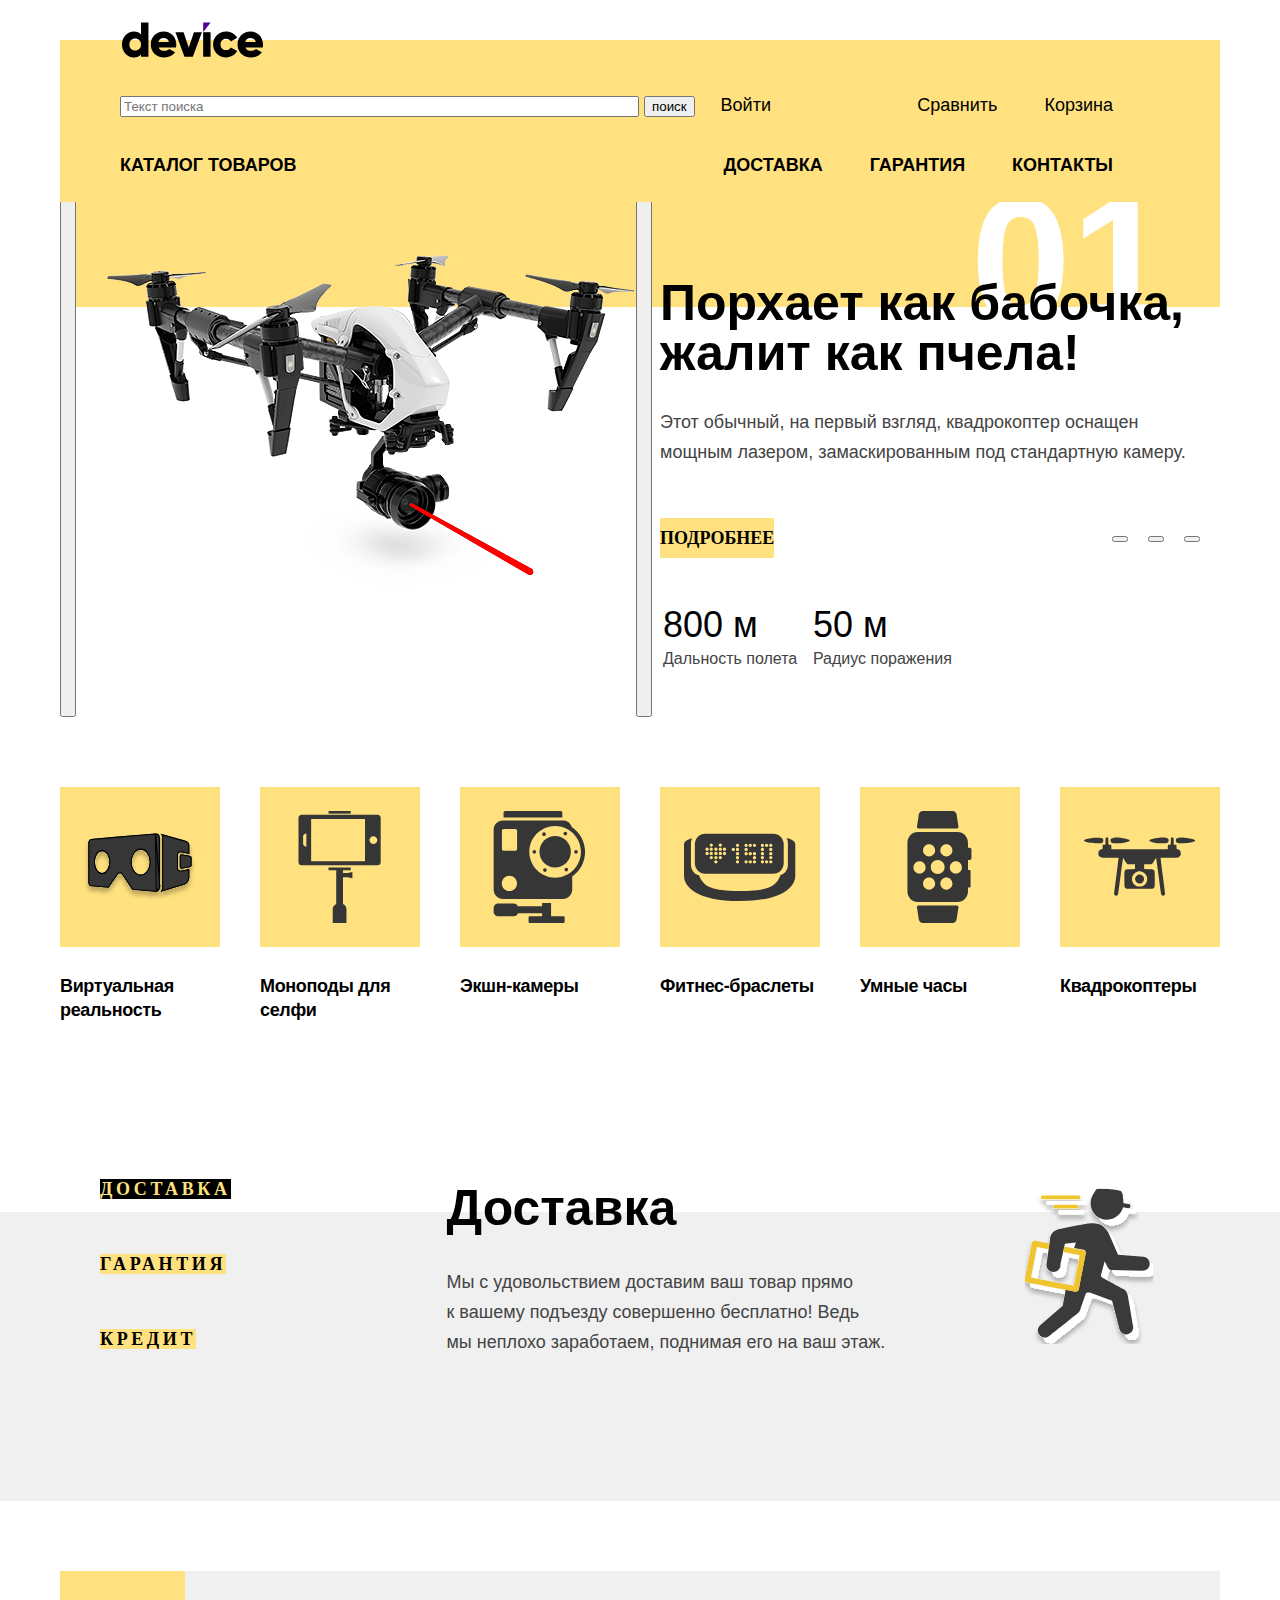
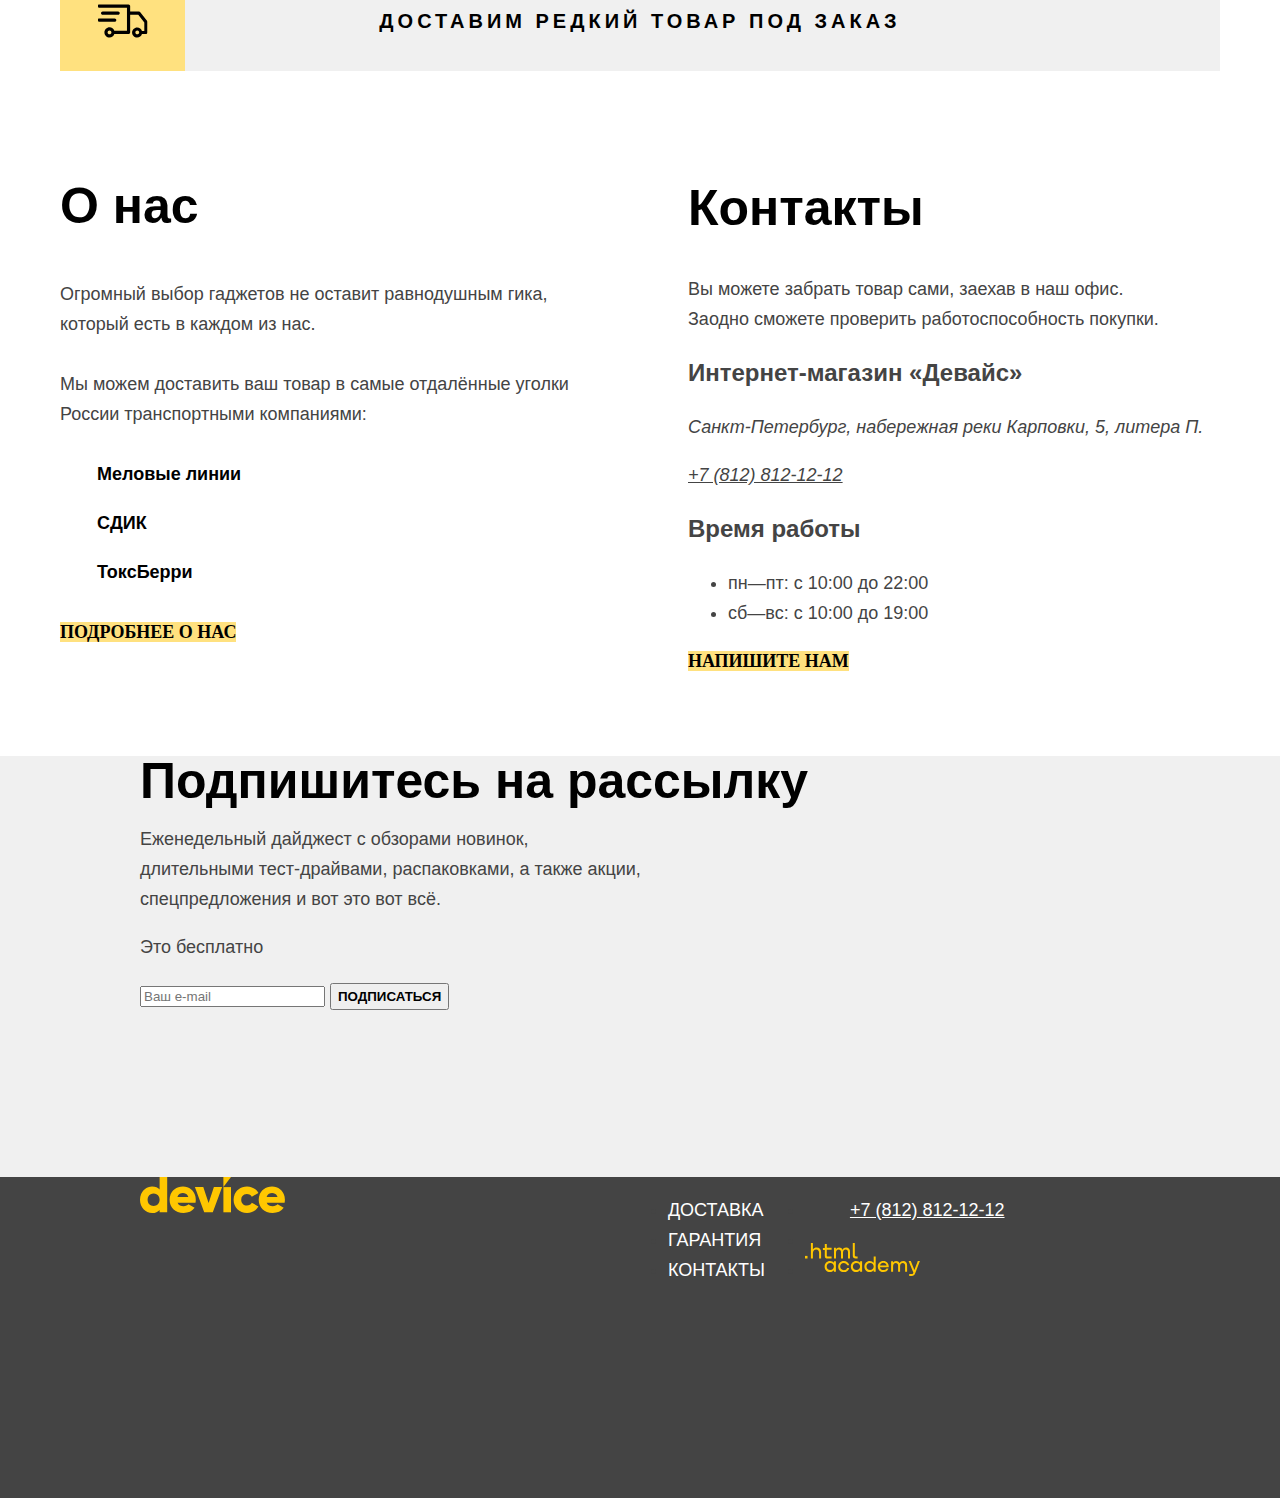
==== commit b4d344dd: "Merge pull request #6 from IliaGorshenev/master" ====
--- a/index.html
+++ b/index.html
@@ -21,13 +21,13 @@
             </form>
           </li>
           <li class="navigation-item navigation-user enter">
-            <a class="navigation-link navigation-user" href="#">Войти</a>
+            <a class="navigation-link navigation-user a" href="#">Войти</a>
           </li>
           <li class="navigation-item navigation-user">
-            <a class="navigation-link navigation-user" href="#">Сравнить</a>
+            <a class="navigation-link navigation-user a" href="#">Сравнить</a>
           </li>
           <li class="navigation-item navigation-user">
-            <a class="navigation-link navigation-user" href="#">Корзина</a>
+            <a class="navigation-link navigation-user a" href="#">Корзина</a>
           </li>
         </ul>
         <ul class="navigation-list non-user-container">
@@ -48,57 +48,63 @@
       </div>
     </header>
     <main class="main-container main-page"> 
-        <section class="product-examples">       
-          <div class="product-examples-image">
-            <button class="slider-button button-prev">
-              <span class="visually-hidden">Предыдущий товар</span>
-            </button>
-            <img class="slider-image" width="300px" height="300px" src="images/quadcopter-image.png" alt="Квадракоптер">
-            <button class="slider-button button-next">
-              <span class="visually-hidden">Следующий товар</span>
-            </button>
+        <section class="product-examples"> 
+          <div class="product-examples-numeration-container">
+            <b class="product-examples-numeration">01</b>
+          </div>   
+          <div class="product-examples-container">
+            <div class="product-examples-image">
+              <button class="slider-button button-prev">
+                <span class="visually-hidden">Предыдущий товар</span>
+              </button>
+              <img class="slider-image" width="560px" height="560px" src="images/quadcopter-image.png" alt="Квадракоптер">
+              <button class="slider-button button-next">
+                <span class="visually-hidden">Следующий товар</span>
+              </button>
+            </div>
+            <div class="product-examples-content">
+              <h2 class="visually-hidden">Примеры товаров</h2>
+              <p class="slider-title title">Порхает как бабочка, <br>
+                жалит как пчела!</p>
+              <p class="slider-information">Этот обычный, на первый взгляд, квадрокоптер оснащен <br>
+                мощным лазером, замаскированным под стандартную камеру.</p> 
+                <div class="product-examples-pagination">
+                  <a class="slider-details button" href="#">
+                    <span class="slider-details-text">подробнее</span>
+                  </a>
+                <ol class="slider-pagination">
+                  <li class="slider-item">
+                    <button class="slider-pagination-button slider-pagination-button-current">
+                      <span class="visually-hidden">1 товар</span>
+                    </button>
+                  </li>
+                  <li class="slider-item">
+                    <button class="slider-pagination-button">
+                      <span class="visually-hidden">2 товар</span>
+                    </button>
+                  </li>
+                  <li class="slider-item">
+                    <button class="slider-pagination-button">
+                      <span class="visually-hidden">3 товар</span>
+                    </button>
+                  </li>
+                </ol>
+                </div>
+              <table class="product-details">
+                <tr class="product-description">
+                  <td>800 м</td>
+                  <td>50 м</td>
+                </tr>
+                <tr class="product-definition">
+                  <td>Дальность полета</td>
+                  <td>Радиус поражения</td>
+                </tr>
+                </table> 
+            </div>
           </div>
-          <div class="product-examples-content">
-            <b class="product-examples-numeration">01</b>
-            <h2 class="visually-hidden">Примеры товаров</h2>
-            <p class="slider-title title">Порхает как бабочка, <br>
-              жалит как пчела!</p>
-            <p class="slider-information">Этот обычный, на первый взгляд, квадрокоптер оснащен <br>
-              мощным лазером, замаскированным под стандартную камеру.</p> 
-              <div class="product-examples-pagination">
-                <a class="slider-details button" href="#">подробнее</a>
-              <ol class="slider-pagination">
-                <li class="slider-item">
-                  <button class="slider-pagination-button slider-pagination-button-current">
-                    <span class="visually-hidden">1 товар</span>
-                  </button>
-                </li>
-                <li class="slider-item">
-                  <button class="slider-pagination-button">
-                    <span class="visually-hidden">2 товар</span>
-                  </button>
-                </li>
-                <li class="slider-item">
-                  <button class="slider-pagination-button">
-                    <span class="visually-hidden">3 товар</span>
-                  </button>
-                </li>
-              </ol>
-              </div>
-            <table class="product-details">
-              <tr class="product-description">
-                <td>800 м</td>
-                <td>50 м</td>
-              </tr>
-              <tr class="product-definition">
-                <td>Дальность полета</td>
-                <td>Радиус поражения</td>
-              </tr>
-              </table> 
-          </div>
         </section>
       <section class="suggestions">
-        <!-- <h2 class="visually-hidden">Категории техники</h2> -->
+        <h2 class="visually-hidden">Категории техники</h2>
         <ul class="suggestions-list">
           <li class="suggestions-item">  <!--Надо ли здесь размеры задавать? И почему они не работают?--> <!--Я понял! Оно не изменяется, но место под него фиксируется пустое-->
             <img src="images/Suggestion-1.svg" width="160" height="160" class="suggestions-image" alt="Очки виртуальной реальности">
@@ -114,7 +120,7 @@
           </li>
           <li class="suggestions-item">
             <img src="images/Suggestion-4.svg" width="160" height="160" class="suggestions-image" alt="Фитнес-браслет">
-            <p class="suggestion-name">Фитнес браслеты</p>
+            <p class="suggestion-name">Фитнес-браслеты</p>
           </li>
           <li class="suggestions-item">
             <img src="images/Suggestion-5.svg" width="160" height="160" class="suggestions-image" alt="Умные часы">
@@ -128,7 +134,7 @@
       </section>
       <section class="additional-information">
         <div class="additional-information-container">
-          <!-- <h2 class="visually-hidden">дополнительные сведения</h2> -->
+          <h2 class="visually-hidden">дополнительные сведения</h2>
           <ul class="additional-information-list">
             <li class="additional-information-item">
               <a href="#" class=" button additional-information-button additional-information-button-current">доставка</a>
@@ -147,24 +153,28 @@
             мы неплохо заработаем, поднимая его на ваш этаж.</p>
           </div>
             <img src="images/man.svg" width="136px" height="164px" alt="Доставщик" class="additional-information-image">
-          <!-- <h3 class="visually-hidden">гарантия</h3>
-          <h3 class="visually-hidden">кредит</h3> -->
+          <h3 class="visually-hidden">гарантия</h3>
+          <h3 class="visually-hidden">кредит</h3>
         </div>
       </section>
       <footer class="additional-information-footer">
-        <!-- <h3 class="visually-hidden">редкий товар</h3> -->
-        <img src="images/track.svg" width="125px" height="100px" alt="грузовик" class="additional-information-footer-image">
-        <p class="additional-information-footer-text title">Доставим редкий товар под заказ</p> 
-        <a href="#" class="additional-information-footer-link">
+        <h3 class="visually-hidden">редкий товар</h3>
+        <div class="additional-information-footer-image-container">
+          <img src="images/track.svg" width="125px" height="100px" alt="грузовик" class="additional-information-footer-image">
+        </div>
+        <div class="additional-information-footer-text-container">
+         <p class="additional-information-footer-text title">Доставим редкий товар под заказ</p> 
+         <a href="#" class="additional-information-footer-link">
           <span class="visually-hidden">Узнать больше</span>
         </a>
+        </div>  
       </footer>
         <div class="about-us-container">
           <section class="about-us">
-            <!-- <span class="visually-hidden about-us-visual-line">Декоративная линия</span> -->
-            <h2 class="about-us- title">О нас</h2>
-            <p>Огромный выбор гаджетов не оставит равнодушным гика, который есть в каждом из нас.</p>
-            <p>Мы можем доставить ваш товар в самые отдалённые уголки России транспортными компаниями:</p>
+            <span class="visually-hidden about-us-visual-line">Декоративная линия</span>
+            <h2 class="about-us-title title">О нас</h2>
+            <p class="about-us-information">Огромный выбор гаджетов не оставит равнодушным гика, который есть в каждом из нас.</p>
+            <p class="about-us-information">Мы можем доставить ваш товар в самые отдалённые уголки России транспортными компаниями:</p>
             <ul  class="about-us-list">
               <li class="about-us-item">
                 <a href="#" class="about-us-company">Меловые линии</a>
@@ -179,7 +189,7 @@
             <a href="#" class="button about-us-button">подробнее о нас</a>
           </section>
           <section class="contacts">
-            <!-- <span class="visually-hidden about-us-visual-line">Декоративная линия</span> -->
+            <span class="visually-hidden about-us-visual-line">Декоративная линия</span>
             <h2 class="contacts-title title">Контакты</h2>
             <p>Вы можете забрать товар сами, заехав в наш офис. <br>
               Заодно сможете проверить работоспособность покупки. </p>
--- a/styles/styles.css
+++ b/styles/styles.css
@@ -91,82 +91,178 @@
 }
 
 .header-container {
-    display: flex;
-    flex-direction: column;
-    width: 1160px;
-    height: 186px;
+    position: relative;
+    display: flex;
+    flex-direction: column;
+    width: 1160px;
+    
+    padding: 50px 60px;
+    padding-bottom: 22px;
     margin: auto;
     margin-top: 40px;
     background-color: #FFE17F;
-}
-
+    box-sizing: border-box;
+}
+
+.navigation-logo {
+    position: absolute; 
+    top: -18px;
+    margin: 0;
+}
 .navigation-list {
     display: flex;
+    justify-content: space-between;
+    padding: 0;
     width: 1040px;
-    margin: 0 auto;
-    justify-content: end;
-}
+    margin: 0;
+    list-style-type: none;
+}
+
 
 .user-container {
-    margin-bottom: 50px;
-
-}
-
-
-.navigation-item {
+    margin-bottom: 30px;
+
+}
+
+.non-user-container {
+    margin: 0;
+}
+
+.navigation-link {
     margin-right: 47px;
+}
+
+.navigation-field {
+    width: 519px;
 }
 
 .enter {
     margin-right: auto;
+    margin-left: 26px;
 }
 
 .catalog {
     margin-right: auto;
 }
 
+.visually-hidden {
+    position: absolute;
+    width: 1px;
+    height: 1px;
+    margin: -1px;
+    padding: 0;
+    border: 0;
+    clip: rect(0 0 0 0);
+    overflow: hidden;
+  }
+
 .main-container {
     display: flex;
     flex-direction: column; 
     width: 100%;
 }
 
-.product-examples {
-    display: flex;
-    width: 1160px;
-    margin: 0 auto;
+.product-examples{
+    display: flex;
+    width: 1160px;
+    margin: 0 auto;
+    flex-direction: column;
     margin-bottom: 70px;
 }
+
+.product-examples-numeration-container {
+    background-color: #FFE17F;
+    height: 114px;
+    margin-top: -9px;
+    display: flex;
+}
+
+.product-examples-numeration{
+    margin: auto;
+    margin-right: 49px;
+    margin-top: auto;
+    margin-bottom: -14px;
+    line-height: 135px;
+    font-weight: bold;
+    font-size: 180px;
+    color: #FFFFFF;
+}
+.product-examples-container{
+    display: flex;
+}
+.product-description {
+    font-size: 36px;
+    color: #000000;
+}
+
+.product-definition {
+    font-size: 16px;
+}
+
 .product-examples-image {
     display: flex;
     width: 560px;
     height: 560px;
     margin: 0;
     margin-right: 40px;
+    margin-top: -150px;
 }
 .product-examples-content {
     display: flex;
     flex-direction: column;
-
+    width: 560px;
+    margin: 0;
+    margin-top: -29px;
+}
+.slider-title {
+    margin: 0;
+    margin-bottom: 29px;
+}
+.slider-information {
+    margin: 0;
+    margin-bottom: 51px;
 }
 
 .product-examples-pagination {
     display: flex;
+    height: 40px;
+    margin-bottom: 49px;
+}
+.product-details {
+    border-collapse: separate;
+    width: 307px;
+    margin: 0;
+}
+
+.slider-details{
+    display: flex;
+}
+.slider-details-text {
+    display: block;  
+    margin: auto;
 }
 .slider-pagination {
     display: flex;
-    margin: 0 auto;
+    margin-left: auto;
+    list-style-type: none;
+}
+.slider-pagination-button {
+    display: block;
+    margin: auto;
+    margin-right: 20px;
 }
 
 .suggestions {
     margin: 0 auto;
-    margin-bottom: 70px;
+    margin-bottom: 172px;
     width: 1160px;
     height: 253px;
 }
 .suggestions-list {
     margin: 0;
     display: flex;
+    list-style-type: none;
+    padding: 0;
 }
 .suggestions-image {
     background-color: #FFE17F;
@@ -175,12 +271,25 @@
     width: 160px;
     margin-right: 40px;
 }
-
+.suggestions-item {
+    background-color: #FFE17F;
+    width: 160px;
+    height: 160px;
+}
+.suggestion-name {
+    font-family: "Raleway", sans-serif;
+    font-weight: 800;
+    font-size: 18px;
+    line-height: 24px;
+    color: #000000;
+    letter-spacing: -0.02em;
+}
+.suggestions-image {
+    transform: scale(0.7);
+}
 .additional-information {
-    margin: 0 auto;
     background-color: #F0F0F0;
-    width: 1440px;
-    height: 391px;
+    height: 289px;
     margin-bottom: 70px
 }
 
@@ -189,6 +298,7 @@
     width: 1160px;
     height: 319px;
     margin: auto;
+    margin-top: -102px;
 
 }
 
@@ -199,6 +309,7 @@
     margin: 0;
     margin-top: 64px;
     margin-right: auto;
+    list-style-type: none;
 }
 
 .additional-information-item {
@@ -209,6 +320,9 @@
     flex-direction: column;
 }
 
+.additional-information-button {
+    letter-spacing: 0.2em;
+}
 .additional-information-button-current {
     margin-top: 64px;
 }
@@ -237,12 +351,23 @@
     margin: 0 auto;
     padding: 0;
     margin-bottom: 70px;
-    text-align: center;
-}
-
-
+}
+
+
+.additional-information-footer-image-container {
+    background-color:#FFE17F;
+}
 .additional-information-footer-image {
-    background-color:#FFE17F;
+    transform: scale(0.4)
+}
+
+.additional-information-footer-text-container {
+    display: flex;
+    width: 1035px;
+    height: 100px;
+    background-color: #F0F0F0;
+    padding-right: 125px;
+    box-sizing: border-box;
 }
 
 .about-us-container {
@@ -259,19 +384,33 @@
 }
 
 
+
 .newsletter-container {
     margin: 0 auto;
     height: 421px;
     padding: 0 140px;
-    width: 1160px;
     background-color: #F0F0F0;
+}
+
+.newsletter {
+    width: 1160px;
+    margin: 0 auto;
+}
+
+.newsletter-title {
+    margin: 0;
+}
+
+.page-footer {
+    background-color: #444444;
+    margin: 0;
+    padding: 0;
 }
 
 .page-footer-container {
     padding: 0 140px;
     display: flex;
     background-color: #444444;
-    width: 1160px;
     margin: 0 auto;
     height: 321px;
 }
@@ -301,20 +440,6 @@
     text-transform: none;
 }
 
-.product-examples-numeration{
-    font-weight: bold;
-    font-size: 180px;
-    color: #FFFFFF;
-    background-color: #FFE17F;
-}
-.product-description {
-    font-size: 36px;
-    color: #000000;
-}
-
-.product-definition {
-    font-size: 16px;
-}
 
 
 .newsletter-button {
@@ -325,31 +450,16 @@
     text-transform: uppercase;
 }
 .additional-information-footer-text {
-    display: block;
-    vertical-align: middle;
-    width: 910px;
-    margin: 0;
-    padding: 0;
-    height: 100px;
+    margin: auto;
     font-family: "Raleway", sans-serif;
     font-weight: 800;
     letter-spacing: 0.2em;
     font-size: 20px;
     line-height: 23px;
     text-transform: uppercase;
-    background-color: #F0F0F0;
-}
-
-.suggestion-name {
-    font-family: "Raleway", sans-serif;
-    font-weight: 800;
-    font-size: 18px;
-    line-height: 24px;
-    color: #000000;
-}
-.suggestion-image {
-    background-color: #FFE17F; /* Не меняется цвет фона, как сделать?*/
-}
+}
+
+
 
 .about-us-company {
     font-weight: bold;
@@ -358,6 +468,26 @@
     text-decoration: none;
 }
 
+.about-us-title {
+    margin: 0;
+    margin-top: 40px;
+    margin-bottom: 48px;
+}
+.about-us-information {
+    margin: 0;
+    margin-bottom: 30px;
+}
+
+.about-us-list {
+    padding-left: 37px;
+    list-style-type: none;
+}
+.about-us-item {
+    margin-bottom: 19px;
+}
+.about-us-item:last-child {
+    margin-bottom: 30px;
+}
 .contacts-subtitle {
     font-weight: bold;
     font-size: 24px;
@@ -400,6 +530,9 @@
     line-height: 19px;
     text-decoration: none;
 }
+.breadcrumbs {
+    list-style-type: none;
+}
 
 .catalog-title {
     font-size: 16px;
@@ -503,16 +636,15 @@
 .product-list {
     display: flex;
     flex-wrap: wrap;
+    list-style-type: none;
 }
 
 .pagination {
     display: flex;
+    list-style-type: none;
 }
 
 .filter-container {
     display: flex;
 }
 
-.catalog-footer {
-    background-color: #444444;
-}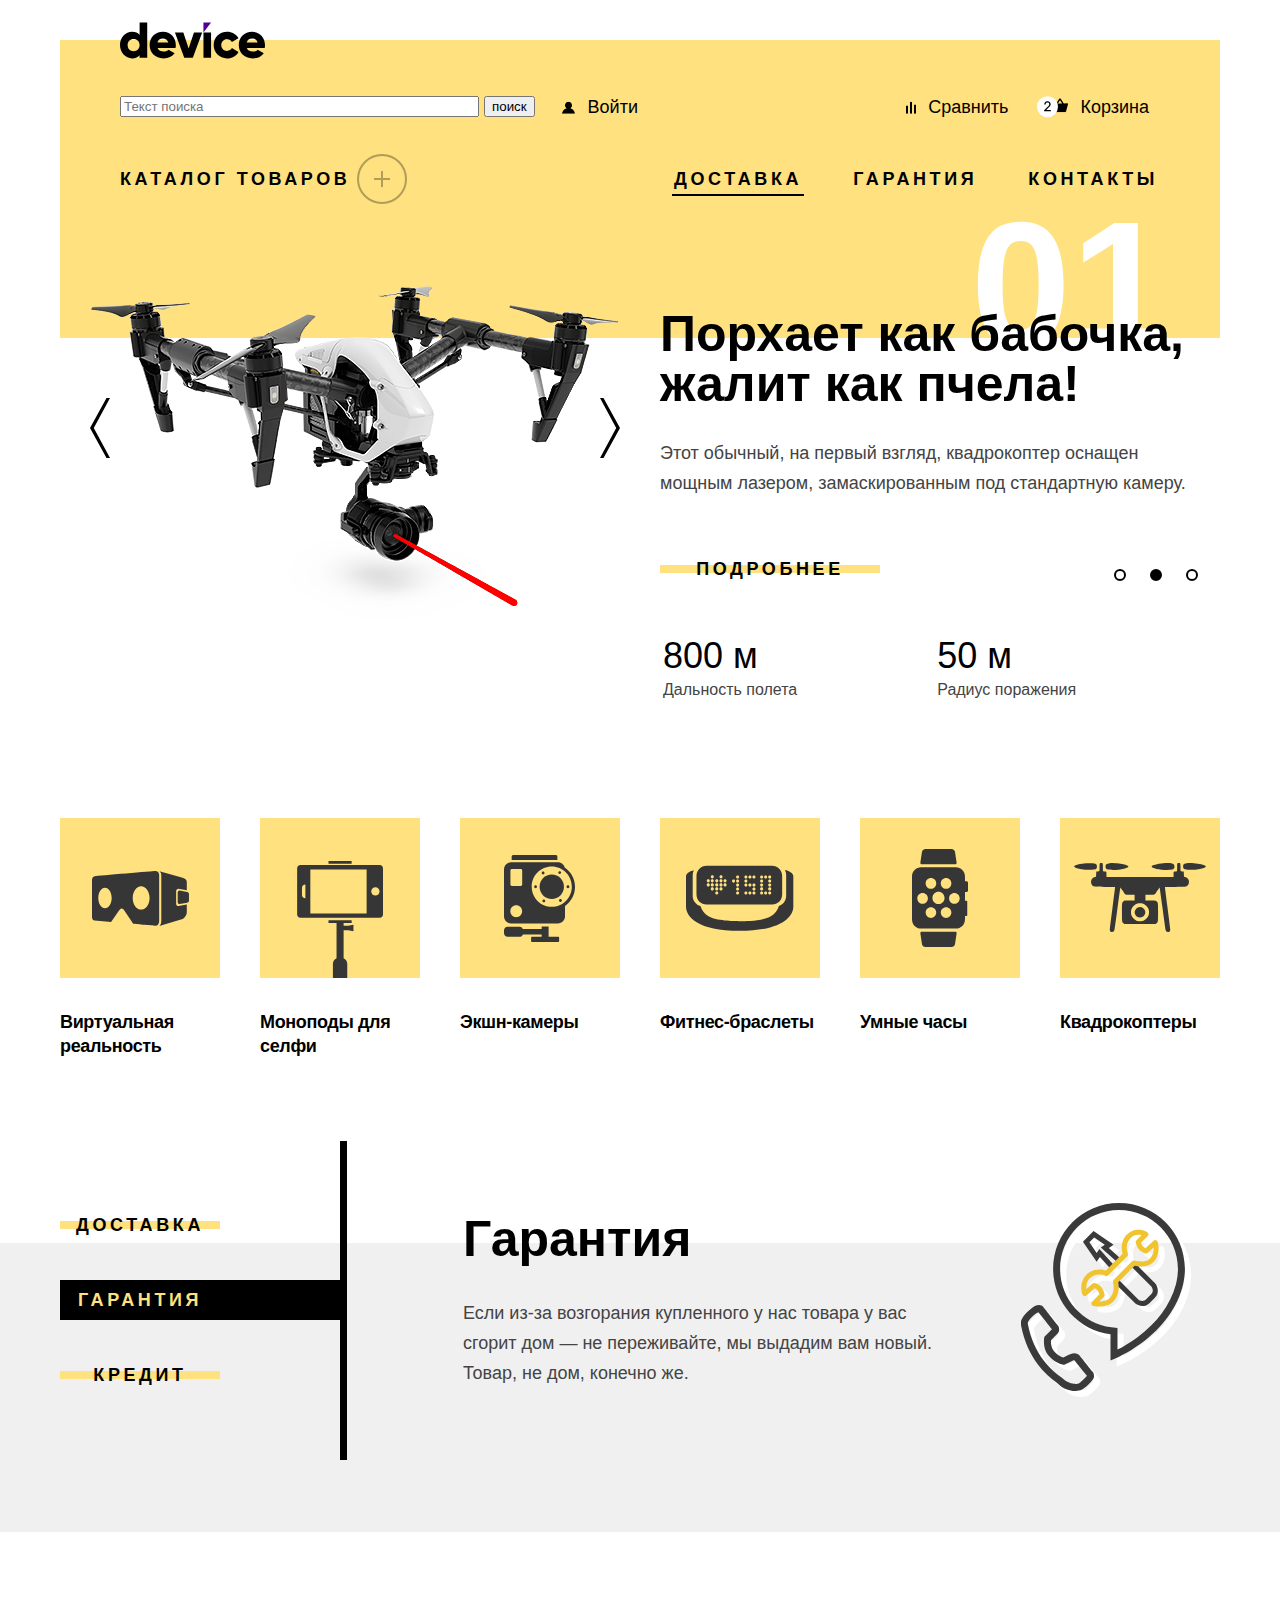
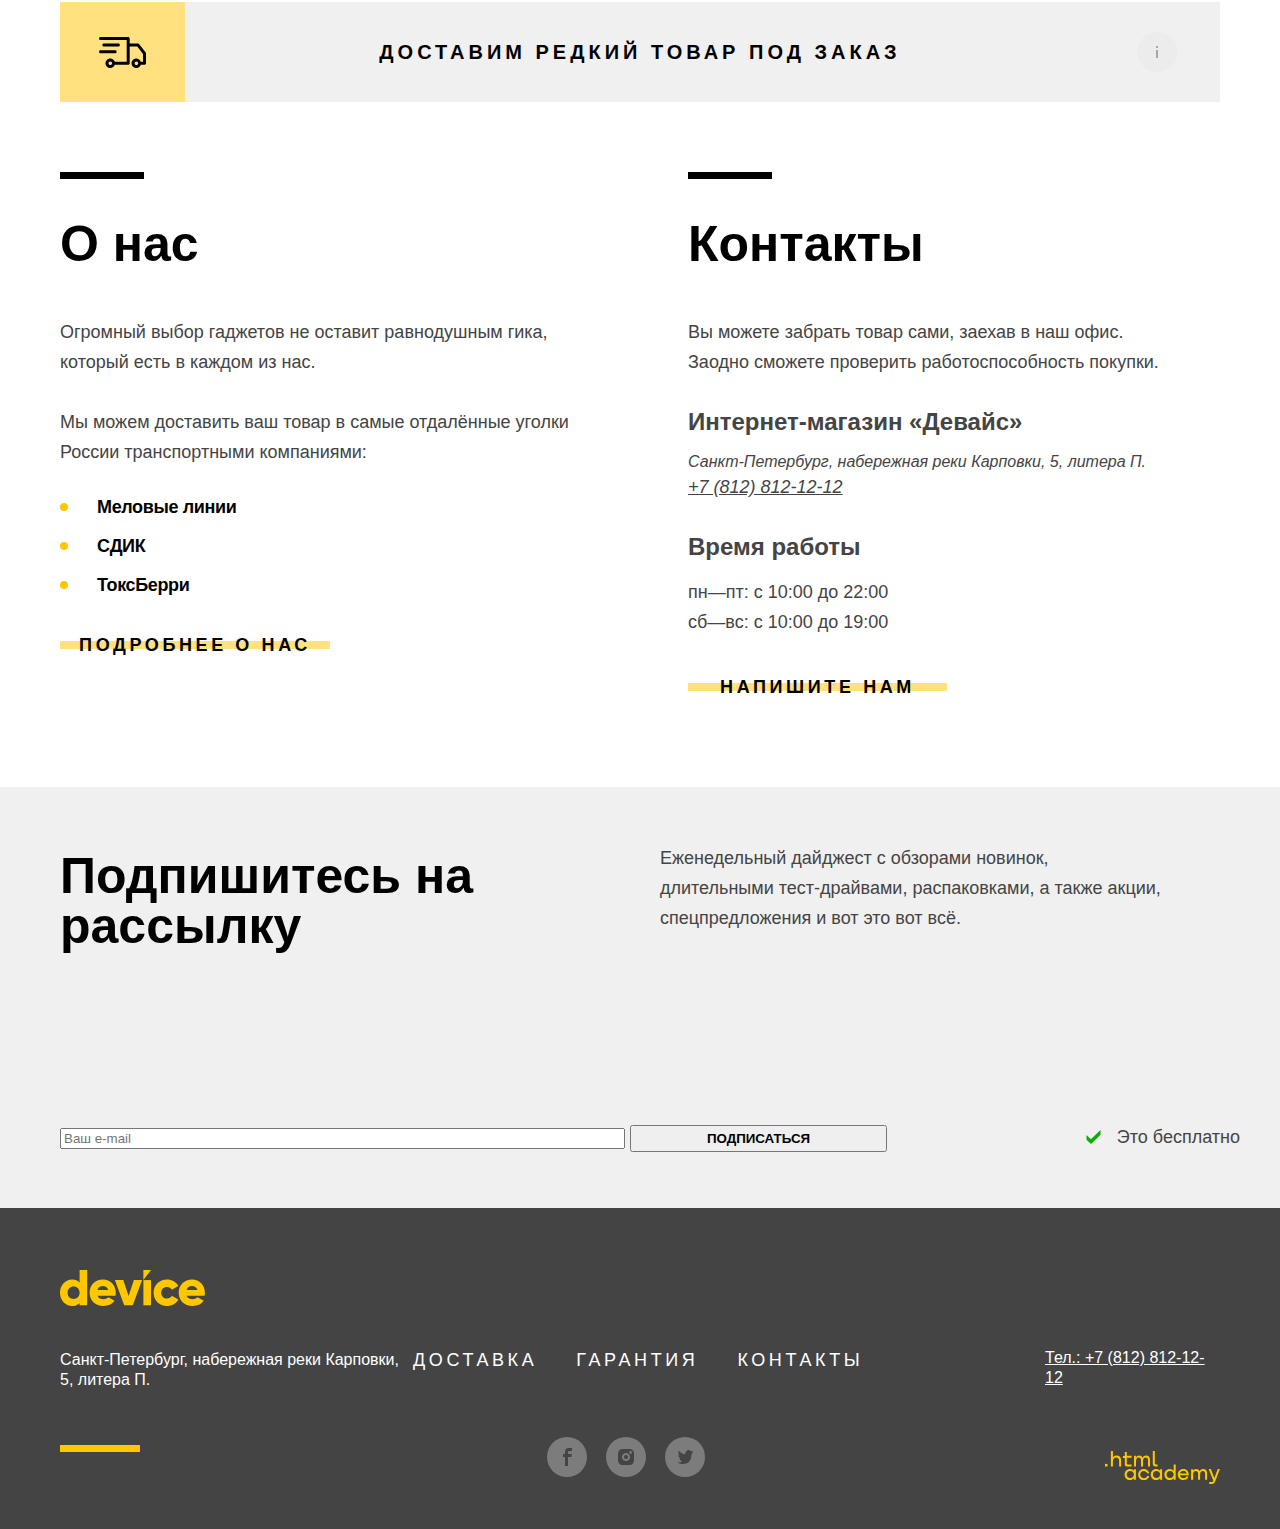
==== commit 3ce6b026: "Merge pull request #7 from IliaGorshenev/master" ====
--- a/index.html
+++ b/index.html
@@ -10,32 +10,87 @@
       <div class="header-container">
         <h1 class="visually-hidden" hidden>Магазин техники "device"</h1>
       <a class="navigation-logo" href="#">
-        <img class="page-header-logo" src="images/logo.svg" width="145px" height="36px" alt="логотип сайта device">
+        <svg class="page-header-logo" aria-hidden="true" focusable="false" width="145" height="37" viewBox="0 0 145 37" fill="#510094" xmlns="http://www.w3.org/2000/svg">
+          <path d="M27.219.389v35.3h-7.606v-2.4c-1.7 1.9-4.102 3.1-7.505 3.1-6.604 0-12.108-5.8-12.108-13.3 0-7.5 5.504-13.3 12.108-13.3 3.403 0 5.904 1.2 7.505 3.1V.389h7.606Zm-7.606 22.7c0-3.8-2.501-6.2-6.004-6.2-3.502 0-6.004 2.4-6.004 6.2 0 3.8 2.502 6.2 6.004 6.2 3.503-.1 6.004-2.4 6.004-6.2ZM43.73 29.589c2.101 0 3.803-.8 4.803-1.9l6.104 3.5c-2.501 3.4-6.204 5.2-11.007 5.2-8.606 0-14.01-5.8-14.01-13.3 0-7.5 5.404-13.3 13.41-13.3 7.404 0 12.808 5.7 12.808 13.3 0 1.1-.1 2.1-.3 3H37.626c1 2.6 3.302 3.5 6.104 3.5Zm4.603-9.1c-.8-2.9-3.102-4-5.404-4-2.902 0-4.803 1.4-5.504 4h10.908ZM82.156 10.489l-9.306 25.2h-8.606l-9.306-25.2h8.405l5.304 16 5.304-16h8.205ZM83.458 10.489h7.605v25.2h-7.605v-25.2ZM93.665 23.089c0-7.5 5.704-13.3 13.409-13.3 4.904 0 9.207 2.6 11.408 6.5l-6.604 3.8c-.901-1.8-2.702-2.8-4.904-2.8-3.302 0-5.704 2.4-5.704 5.8 0 3.5 2.402 5.8 5.704 5.8 2.202 0 4.103-1.1 4.904-2.8l6.604 3.8c-2.101 3.9-6.404 6.5-11.408 6.5-7.705 0-13.409-5.8-13.409-13.3ZM132.892 29.589c2.101 0 3.803-.8 4.803-1.9l6.104 3.5c-2.501 3.4-6.204 5.2-11.007 5.2-8.606 0-14.01-5.8-14.01-13.3 0-7.5 5.504-13.3 13.409-13.3 7.406 0 12.809 5.7 12.809 13.3 0 1.1-.1 2.1-.3 3h-17.912c1 2.6 3.302 3.5 6.104 3.5Zm4.703-9.1c-.8-2.9-3.102-4-5.404-4-2.902 0-4.803 1.4-5.503 4h10.907Z" fill="#000"/>
+          <path d="M83.458.389v10.1l7.605-10.1h-7.605Z"/>
+        </svg>
       </a>
       <nav class="navigation">
         <ul class="navigation-list user-container">
-          <li class="navigation-item">
+          <li class="navigation-item navigation-user">
             <form action="https://echo.htmlacademy.ru/" method="get">
-            <input class="navigation-field" name="search" type="search" placeholder="Текст поиска" required>   
+            <input class="header-navigation-field" name="search" type="search" placeholder="Текст поиска" required>   
             <button type="submit">поиск</button>
             </form>
           </li>
           <li class="navigation-item navigation-user enter">
-            <a class="navigation-link navigation-user a" href="#">Войти</a>
+            <a class="navigation-link navigation-user-link login" href="#">
+              <svg width="15" height="13" class="navigation-icon" aria-hidden="true" focusable="false"  viewBox="0 0 15 13" fill="#000" xmlns="http://www.w3.org/2000/svg"><g clip-path="url(#a)"><path d="M1 12.787h13c-.2-2.6-2.1-4.8-4.7-5.5 1-.6 1.7-1.7 1.7-3 0-1.9-1.6-3.5-3.5-3.5S4 2.387 4 4.287c0 1.3.7 2.4 1.7 3-2.6.7-4.5 2.9-4.7 5.5Z"/>
+              </g><defs><clipPath id="a"><path fill="#fff" transform="translate(0 .787)" d="M0 0h15v12H0z"/></clipPath></defs></svg>
+              Войти</a>
           </li>
           <li class="navigation-item navigation-user">
-            <a class="navigation-link navigation-user a" href="#">Сравнить</a>
+            <a class="navigation-link navigation-user-link compare" href="#">
+              <svg width="10" height="13" viewBox="0 0 10 13" class="navigation-icon" aria-hidden="true" focusable="false" fill="#000" xmlns="http://www.w3.org/2000/svg"><g clip-path="url(#a)"><path d="M6 .787H4v12h2v-12ZM2 4.787H0v8h2v-8ZM10 3.787H8v9h2v-9Z"/></g><defs><clipPath id="a"><path fill="#fff" transform="translate(0 .787)" d="M0 0h10v12H0z"/></clipPath></defs></svg>
+              Сравнить</a>
           </li>
           <li class="navigation-item navigation-user">
-            <a class="navigation-link navigation-user a" href="#">Корзина</a>
+            <a class="navigation-link navigation-user-link basket" href="#">
+              <svg width="31" height="22" class="navigation-icon" viewBox="0 0 31 22" aria-hidden="true" focusable="false" xmlns="http://www.w3.org/2000/svg">
+                <g clip-path="url(#clip0_11503_3437)">
+                <path d="M30.3 7.28699L26.8 7.48699L23.6 2.58699C23.5 2.38699 23.2 2.28699 23 2.28699C22.8 2.28699 22.5 2.38699 22.4 2.58699L19.2 7.48699H15.7C15.3 7.48699 15 7.78699 15 8.18699C15 8.28699 15 8.28699 15 8.38699L16.9 15.187C17.1 15.887 17.6 16.287 18.3 16.287H27.7C28.4 16.287 28.9 15.887 29.1 15.187L31 8.28699C31 8.18699 31 8.18699 31 8.08699C31 7.68699 30.7 7.28699 30.3 7.28699ZM23 4.18699L25.2 7.38699H20.9L23 4.18699Z" fill="black"/>
+                </g>
+                <circle cx="10.5" cy="10.787" r="10.5" fill="white"/>
+                <path d="M7.3996 15.287C7.30627 15.287 7.22693 15.259 7.1616 15.203C7.1056 15.1377 7.0776 15.0583 7.0776 14.965V14.517C7.0776 14.3023 7.19427 14.097 7.4276 13.901L10.3956 10.933C11.1143 10.3357 11.6089 9.85032 11.8796 9.47699C12.1503 9.09432 12.2856 8.69299 12.2856 8.27299C12.2856 7.73165 12.1316 7.30699 11.8236 6.99899C11.5249 6.69099 11.0863 6.53699 10.5076 6.53699C9.96627 6.53699 9.53227 6.70032 9.2056 7.02699C8.87893 7.34432 8.67827 7.76899 8.6036 8.30099C8.58493 8.41299 8.53827 8.49699 8.4636 8.55299C8.39827 8.59965 8.3236 8.62299 8.2396 8.62299H7.5116C7.4276 8.62299 7.3576 8.59965 7.3016 8.55299C7.2456 8.49699 7.2176 8.43165 7.2176 8.35699C7.23627 7.85299 7.3716 7.37232 7.6236 6.91499C7.8756 6.44832 8.24427 6.07032 8.7296 5.78099C9.22427 5.48232 9.81694 5.33299 10.5076 5.33299C11.5623 5.33299 12.3556 5.60832 12.8876 6.15899C13.4289 6.70032 13.6996 7.39099 13.6996 8.23099C13.6996 8.81899 13.5503 9.35099 13.2516 9.82699C12.9623 10.2937 12.5096 10.7977 11.8936 11.339L9.2056 14.069H13.5736C13.6763 14.069 13.7556 14.1017 13.8116 14.167C13.8769 14.223 13.9096 14.2977 13.9096 14.391V14.965C13.9096 15.0583 13.8769 15.1377 13.8116 15.203C13.7463 15.259 13.6669 15.287 13.5736 15.287H7.3996Z" fill="black"/>
+                <defs>
+                <clipPath id="clip0_11503_3437">
+                <rect width="16" height="14" fill="white" transform="translate(15 2.28699)"/>
+                </clipPath>
+                </defs>
+                </svg>                
+              Корзина</a>
           </li>
         </ul>
         <ul class="navigation-list non-user-container">
           <li class="navigation-item catalog">
-            <a class="navigation-link" href="catalog.html">каталог товаров</a>
+            <a class="catalog-link navigation-link" href="catalog.html">
+              <span class="catalog-link-text">каталог товаров</span>
+              <svg   class="catalog-icon-current" width="50" height="50" viewBox="0 0 50 50" fill="none" xmlns="http://www.w3.org/2000/svg">
+                <circle cx="25" cy="25" r="24" stroke="black" stroke-width="2"/>
+                <g>
+                <path d="M33 24H26V17H24V24H17V26H24V33H26V26H33V24Z" fill="black"/>
+                </g>
+              </svg>                   
+              <svg  class="catalog-icon" width="50" height="50" viewBox="0 0 50 50" fill="none" xmlns="http://www.w3.org/2000/svg">
+                <g>
+                <path d="M49 25C49 38.2548 38.2548 49 25 49C11.7452 49 1 38.2548 1 25C1 11.7452 11.7452 1 25 1C38.2548 1 49 11.7452 49 25Z" stroke="black" stroke-width="2"/>
+                <path d="M33 24H17V26H33V24Z" fill="black"/>
+                </g>
+                </svg>
+            </a>
+            <ul class="catalog-list">
+              <li class="catalog-item">
+                <a class="subtitle" href="#">Виртуальная реальность</a>
+              </li>
+              <li class="catalog-item">
+                <a class="subtitle" href="#">Фитнес-браслеты</a>
+              </li>
+              <li class="catalog-item">
+                <a class="subtitle subtitle-current" href="#">Квадрокоптеры</a>
+              </li>
+              <li class="catalog-item">
+                <a class="subtitle" href="#">Моноподы для селфи</a>
+              </li>
+              <li class="catalog-item">
+                <a class="subtitle" href="#">Умные часы</a>
+              </li>
+              <li class="catalog-item">
+                <a class="subtitle" href="#">Экшн-камеры</a>
+              </li>
+            </ul>
           </li>
           <li class="navigation-item">
-            <a class="navigation-link" href="#">доставка</a>
+            <a class="navigation-link-current navigation-link" href="#">доставка</a>
           </li>
           <li class="navigation-item">
             <a class="navigation-link" href="#">гарантия</a>
@@ -48,19 +103,27 @@
       </div>
     </header>
     <main class="main-container main-page"> 
-        <section class="product-examples"> 
+        <section class="product-examples-current"> 
           <div class="product-examples-numeration-container">
             <b class="product-examples-numeration">01</b>
           </div>   
           <div class="product-examples-container">
             <div class="product-examples-image">
-              <button class="slider-button button-prev">
+              <img class="slider-image" width="560px" height="560px" src="images/quadcopter-image.png" alt="Квадракоптер">
+              <div class="slider-button-container">
+                <button class="slider-button button-prev">
+                  <svg width="20" height="60" viewBox="0 0 20 60" class="slider-button-icon" fill="none" xmlns="http://www.w3.org/2000/svg">
+                    <path d="M20 60H16.5L0 30L16.5 0H20L3.8 30L20 60Z" fill="black"/>
+                    </svg>                
                 <span class="visually-hidden">Предыдущий товар</span>
               </button>
-              <img class="slider-image" width="560px" height="560px" src="images/quadcopter-image.png" alt="Квадракоптер">
               <button class="slider-button button-next">
+                <svg width="20" height="60" viewBox="0 0 20 60"  class="slider-button-icon" fill="none" xmlns="http://www.w3.org/2000/svg">
+                  <path d="M-5.24537e-06 1.74846e-06L3.49999 1.44248e-06L20 30L3.5 60L0 60L16.2 30L-5.24537e-06 1.74846e-06Z" fill="black"/>
+                  </svg>                  
                 <span class="visually-hidden">Следующий товар</span>
               </button>
+              </div>
             </div>
             <div class="product-examples-content">
               <h2 class="visually-hidden">Примеры товаров</h2>
@@ -69,17 +132,17 @@
               <p class="slider-information">Этот обычный, на первый взгляд, квадрокоптер оснащен <br>
                 мощным лазером, замаскированным под стандартную камеру.</p> 
                 <div class="product-examples-pagination">
-                  <a class="slider-details button" href="#">
+                  <a class="slider-details main-button button" href="#">
                     <span class="slider-details-text">подробнее</span>
                   </a>
                 <ol class="slider-pagination">
                   <li class="slider-item">
-                    <button class="slider-pagination-button slider-pagination-button-current">
+                    <button class="slider-pagination-button">
                       <span class="visually-hidden">1 товар</span>
                     </button>
                   </li>
                   <li class="slider-item">
-                    <button class="slider-pagination-button">
+                    <button class="slider-pagination-button  slider-pagination-button-current">
                       <span class="visually-hidden">2 товар</span>
                     </button>
                   </li>
@@ -103,32 +166,215 @@
             </div>
           </div>
         </section>
+        <section class="product-examples"> 
+          <div class="product-examples-numeration-container">
+            <b class="product-examples-numeration">02</b>
+          </div>   
+          <div class="product-examples-container">
+            <div class="product-examples-image">
+              <img class="slider-image" width="560px" height="560px" src="images/watches-image.png" alt="Квадракоптер">
+              <div class="slider-button-container">
+                <button class="slider-button button-prev">
+                  <svg width="20" height="60" viewBox="0 0 20 60" class="slider-button-icon" fill="none" xmlns="http://www.w3.org/2000/svg">
+                    <path d="M20 60H16.5L0 30L16.5 0H20L3.8 30L20 60Z" fill="black"/>
+                    </svg>                
+                <span class="visually-hidden">Предыдущий товар</span>
+              </button>
+              <button class="slider-button button-next">
+                <svg width="20" height="60" viewBox="0 0 20 60"  class="slider-button-icon" fill="none" xmlns="http://www.w3.org/2000/svg">
+                  <path d="M-5.24537e-06 1.74846e-06L3.49999 1.44248e-06L20 30L3.5 60L0 60L16.2 30L-5.24537e-06 1.74846e-06Z" fill="black"/>
+                  </svg>                  
+                <span class="visually-hidden">Следующий товар</span>
+              </button>
+              </div>
+            </div>
+            <div class="product-examples-content">
+              <h2 class="visually-hidden">Примеры товаров</h2>
+              <p class="slider-title title">Худеем<br>
+                правильно!</p>
+              <p class="slider-information">Мотивирующие фитнес-браслеты помогут найти в себе силы не пропускать занятия и соблюдать диету.</p> 
+                <div class="product-examples-pagination">
+                  <a class="slider-details button" href="#">
+                    <span class="slider-details-text">подробнее</span>
+                  </a>
+                <ol class="slider-pagination">
+                  <li class="slider-item">
+                    <button class="slider-pagination-button">
+                      <span class="visually-hidden">1 товар</span>
+                    </button>
+                  </li>
+                  <li class="slider-item">
+                    <button class="slider-pagination-button slider-pagination-button-current">
+                      <span class="visually-hidden">2 товар</span>
+                    </button>
+                  </li>
+                  <li class="slider-item">
+                    <button class="slider-pagination-button">
+                      <span class="visually-hidden">3 товар</span>
+                    </button>
+                  </li>
+                </ol>
+                </div>
+              <table class="product-details">
+                <tr class="product-description">
+                  <td>48 часов</td>
+                </tr>
+                <tr class="product-definition">
+                  <td>Без подзарядки</td>
+                </tr>
+                </table> 
+            </div>
+          </div>
+        </section>
+        <section class="product-examples"> 
+          <div class="product-examples-numeration-container">
+            <b class="product-examples-numeration">03
+            </b>
+          </div>   
+          <div class="product-examples-container">
+            <div class="product-examples-image">
+              <img class="slider-image" width="560px" height="560px" src="images/monopode-image.png" alt="Квадракоптер">
+              <div class="slider-button-container">
+                <button class="slider-button button-prev">
+                  <svg width="20" height="60" viewBox="0 0 20 60" class="slider-button-icon" fill="none" xmlns="http://www.w3.org/2000/svg">
+                    <path d="M20 60H16.5L0 30L16.5 0H20L3.8 30L20 60Z" fill="black"/>
+                    </svg>                
+                <span class="visually-hidden">Предыдущий товар</span>
+              </button>
+              <button class="slider-button button-next">
+                <svg width="20" height="60" viewBox="0 0 20 60"  class="slider-button-icon" fill="none" xmlns="http://www.w3.org/2000/svg">
+                  <path d="M-5.24537e-06 1.74846e-06L3.49999 1.44248e-06L20 30L3.5 60L0 60L16.2 30L-5.24537e-06 1.74846e-06Z" fill="black"/>
+                  </svg>                  
+                <span class="visually-hidden">Следующий товар</span>
+              </button>
+              </div>
+            </div>
+            <div class="product-examples-content">
+              <h2 class="visually-hidden">Примеры товаров</h2>
+              <p class="slider-title title">Делай селфи,<br>
+                как Бен Стиллер! </p>
+              <p class="slider-information">Самая длинная палка для селфи доступна в нашем магазине. Восемь (Восемь, Карл!) метров длиной и весом всего 5 кг.
+              </p> 
+                <div class="product-examples-pagination">
+                  <a class="main-button slider-details button" href="#">
+                    <span class="slider-details-text">подробнее</span>
+                  </a>
+                <ol class="slider-pagination">
+                  <li class="slider-item">
+                    <button class="slider-pagination-button">
+                      <span class="visually-hidden">1 товар</span>
+                    </button>
+                  </li>
+                  <li class="slider-item">
+                    <button class="slider-pagination-button">
+                      <span class="visually-hidden">2 товар</span>
+                    </button>
+                  </li>
+                  <li class="slider-item">
+                    <button class="slider-pagination-button  slider-pagination-button-current">
+                      <span class="visually-hidden">3 товар</span>
+                    </button>
+                  </li>
+                </ol>
+                </div>
+              <table class="product-details">
+                <tr class="product-description">
+                  <td>8,5 м</td>
+                  <td>5 кг</td>
+                  <td>Карбон</td>
+                </tr>
+                <tr class="product-definition">
+                  <td>Длина палки</td>
+                  <td>Вес палки</td>
+                  <td>Материал</td>
+                </tr>
+                </table> 
+            </div>
+          </div>
+        </section>
       <section class="suggestions">
         <h2 class="visually-hidden">Категории техники</h2>
         <ul class="suggestions-list">
-          <li class="suggestions-item">  <!--Надо ли здесь размеры задавать? И почему они не работают?--> <!--Я понял! Оно не изменяется, но место под него фиксируется пустое-->
-            <img src="images/Suggestion-1.svg" width="160" height="160" class="suggestions-image" alt="Очки виртуальной реальности">
+          <li class="suggestions-item">
+            <a class="suggestions-link" href="#">
+              <div class="suggestion-icon-container">
+                <svg width="97" height="55" viewBox="0 0 97 55" class="suggestion-icon" aria-hidden="true" focusable="false" fill="#363636" xmlns="http://www.w3.org/2000/svg">
+                  <path d="M84.1314 32.639V20.003C84.1314 18.694 85.1764 17.633 86.4664 17.633L94.7924 19.214V11.02C94.7924 8.66497 93.0844 7.58897 90.5904 6.75497L67.4034 0.174968C69.0194 1.56597 69.2924 2.21497 69.2924 4.57097V49.78C69.2924 52.136 68.8424 53.846 67.3254 54.99L90.5904 47.925C92.9914 47.092 94.7924 43.709 94.7924 41.353V33.44L86.4664 35.007C85.1764 35.009 84.1314 33.947 84.1314 32.639Z"/>
+                  <path d="M95.1294 20.979L87.5314 19.535C86.5234 19.535 85.7074 20.364 85.7074 21.386V31.254C85.7074 32.277 86.5234 33.106 87.5314 33.106L95.1294 31.675C96.2834 31.256 96.9534 30.846 96.9534 29.823V22.83C96.9534 21.808 96.1874 21.323 95.1294 20.979Z" fill="#363636"/>
+                  <path d="M67.1704 4.48297C67.1704 -0.597033 62.9384 0.0239677 62.9384 0.0239677C62.9384 0.0239677 5.83241 4.73797 2.83841 5.14497C-0.155585 5.55197 0.00141458 9.53197 0.00141458 9.53197C0.00141458 9.53197 0.000414578 42.069 0.000414578 45.812C0.000414578 49.555 2.59941 49.565 2.59941 49.565L19.0764 50.968L27.2124 39.3C27.2124 39.3 28.3214 37.472 29.7174 37.472C31.1144 37.472 32.1494 39.333 32.1494 39.333L41.2104 52.854C41.2104 52.854 60.1054 54.763 63.7314 54.763C67.3574 54.762 67.1704 49.739 67.1704 49.739C67.1704 49.739 67.1704 9.56297 67.1704 4.48297ZM12.9824 37.192C9.28442 37.192 6.28641 32.591 6.28641 26.917C6.28641 21.243 9.28442 16.642 12.9824 16.642C16.6804 16.642 19.6784 21.243 19.6784 26.917C19.6784 32.591 16.6804 37.192 12.9824 37.192ZM49.1404 38.618C44.4784 38.618 40.6994 33.379 40.6994 26.917C40.6994 20.454 44.4794 15.215 49.1404 15.215C53.8024 15.215 57.5824 20.454 57.5824 26.917C57.5824 33.379 53.8024 38.618 49.1404 38.618Z" fill="#363636"/>
+                  </svg>
+            </div>
             <p class="suggestion-name">Виртуальная реальность</p>
+          </a>  
           </li>
           <li class="suggestions-item">
-            <img src="images/Suggestion-2.svg" width="160" height="160" class="suggestions-image" alt="Монопод">
+            <a class="suggestions-link" href="#">
+              <div class="suggestion-icon-container">
+                <svg width="87" height="117" viewBox="0 0 87 117" class="suggestion-icon selfie" aria-hidden="true" focusable="false" fill="#363636" xmlns="http://www.w3.org/2000/svg">
+                  <path d="M82.821 4.011H3.33003C1.56903 4.011 0.142029 5.438 0.142029 7.199V53.612C0.142029 55.375 1.56903 56.801 3.33003 56.801H82.822C84.584 56.801 86.011 55.374 86.011 53.612V7.199C86.011 5.438 84.583 4.011 82.821 4.011ZM8.39203 37.236H8.16603C6.40403 37.236 4.97703 35.807 4.97703 34.047V26.764C4.97703 25.003 6.40403 23.576 8.16603 23.576H8.39203V37.236ZM69.623 52.408H13.341V8.402H69.623V52.408ZM78.4 34.552C76.111 34.552 74.254 32.697 74.254 30.405C74.254 28.113 76.11 26.258 78.4 26.258C80.691 26.258 82.548 28.113 82.548 30.405C82.548 32.697 80.691 34.552 78.4 34.552Z" fill="#363636"/>
+                  <path d="M54.654 0H31.497V2.758H54.654V0Z" fill="#363636"/>
+                  <path d="M46.608 64.861V61.888H54.654V59.13H31.498V61.888H39.543V97.134C37.404 98.072 35.908 100.206 35.908 102.693V117H50.243V102.693C50.243 100.207 48.748 98.072 46.607 97.136V69.146H51.403L56.454 70.359V63.648L51.403 64.861H46.608Z" fill="#363636"/>
+                  </svg>
+            </div>
             <p class="suggestion-name">Моноподы для селфи</p>
+          </a>
           </li>
           <li class="suggestions-item">
-            <img src="images/Suggestion-3.svg" width="160" height="160" class="suggestions-image" alt="Экшн-камера">
+            <a class="suggestions-link" href="#">
+              <div class="suggestion-icon-container">
+                <svg width="72" height="87" viewBox="0 0 72 87" class="suggestion-icon" aria-hidden="true" focusable="false" fill="#363636" xmlns="http://www.w3.org/2000/svg">
+                  <path d="M53.349 1.49C53.349 0.754 52.771 0 52.038 0H9.053C8.32 0 7.672 0.754 7.672 1.49V5.012H53.348L53.349 1.49Z" fill="#363636"/>
+                  <path d="M54.202 81.809H44.605V71.426H37.647V73.933H18.774C18.237 72.679 17.017 71.785 15.593 71.785H3.559C1.642 71.784 0 73.387 0 75.311V78.329C0 80.253 1.642 81.809 3.559 81.809H15.594C17.105 81.809 18.386 80.913 18.863 79.483H37.648V81.809H28.13C27.597 81.809 27.12 82.246 27.12 82.781V85.953C27.12 86.488 27.598 87.001 28.13 87.001H54.202C54.735 87.001 55.132 86.488 55.132 85.953V82.78C55.132 82.245 54.735 81.809 54.202 81.809Z" fill="#363636"/>
+                  <path d="M60.666 12.39C59.805 9.453 57.099 7.34 53.895 7.34H7.148C3.25 7.34 0 10.449 0 14.361V61.261C0 65.173 3.25 68.382 7.148 68.382H53.895C57.793 68.382 61.021 65.173 61.021 61.261V50.915C67.087 46.711 71.022 39.704 71.022 31.751C71.021 23.672 66.89 16.57 60.666 12.39ZM12.238 62.151C8.979 62.151 6.337 59.501 6.337 56.23C6.337 52.96 8.979 50.308 12.238 50.308C15.497 50.308 18.14 52.96 18.14 56.23C18.14 59.501 15.497 62.151 12.238 62.151ZM18.199 29.546C18.199 30.332 17.564 30.968 16.781 30.968H7.841C7.058 30.968 6.423 30.331 6.423 29.546V15.386C6.423 14.6 7.058 13.963 7.841 13.963H16.78C17.563 13.963 18.198 14.6 18.198 15.386L18.199 29.546ZM47.762 51.858C36.686 51.858 27.705 42.848 27.705 31.735C27.705 20.622 36.685 11.611 47.762 11.611C58.839 11.611 67.82 20.621 67.82 31.735C67.82 42.849 58.839 51.858 47.762 51.858Z" fill="#363636"/>
+                  <path d="M47.762 43.964C54.4932 43.964 59.95 38.4889 59.95 31.735C59.95 24.9811 54.4932 19.506 47.762 19.506C41.0308 19.506 35.574 24.9811 35.574 31.735C35.574 38.4889 41.0308 43.964 47.762 43.964Z" fill="#363636"/>
+                  <path d="M31.562 33.171C32.3545 33.171 32.997 32.5285 32.997 31.736C32.997 30.9435 32.3545 30.301 31.562 30.301C30.7695 30.301 30.127 30.9435 30.127 31.736C30.127 32.5285 30.7695 33.171 31.562 33.171Z" fill="#363636"/>
+                  <path d="M63.963 33.171C64.7555 33.171 65.398 32.5285 65.398 31.736C65.398 30.9435 64.7555 30.301 63.963 30.301C63.1705 30.301 62.528 30.9435 62.528 31.736C62.528 32.5285 63.1705 33.171 63.963 33.171Z" fill="#363636"/>
+                  <path d="M39.109 19.429C39.9015 19.429 40.544 18.7865 40.544 17.994C40.544 17.2015 39.9015 16.559 39.109 16.559C38.3165 16.559 37.674 17.2015 37.674 17.994C37.674 18.7865 38.3165 19.429 39.109 19.429Z" fill="#363636"/>
+                  <path d="M56.415 46.912C57.2048 46.912 57.845 46.2691 57.845 45.476C57.845 44.6829 57.2048 44.04 56.415 44.04C55.6252 44.04 54.985 44.6829 54.985 45.476C54.985 46.2691 55.6252 46.912 56.415 46.912Z" fill="#363636"/>
+                  <path d="M55.697 19C56.4895 19 57.132 18.3575 57.132 17.565C57.132 16.7725 56.4895 16.13 55.697 16.13C54.9045 16.13 54.262 16.7725 54.262 17.565C54.262 18.3575 54.9045 19 55.697 19Z" fill="#363636"/>
+                  <path d="M39.828 47.341C40.6205 47.341 41.263 46.6985 41.263 45.906C41.263 45.1135 40.6205 44.471 39.828 44.471C39.0355 44.471 38.393 45.1135 38.393 45.906C38.393 46.6985 39.0355 47.341 39.828 47.341Z" fill="#363636"/>
+                  </svg>
+            </div>
             <p class="suggestion-name">Экшн-камеры</p>
+          </a>
           </li>
           <li class="suggestions-item">
-            <img src="images/Suggestion-4.svg" width="160" height="160" class="suggestions-image" alt="Фитнес-браслет">
+            <a class="suggestions-link" href="#">
+              <div class="suggestion-icon-container">
+                <svg width="108" height="66" viewBox="0 0 108 66" class="suggestion-icon" aria-hidden="true" focusable="false" fill="#363636" xmlns="http://www.w3.org/2000/svg">
+                  <path d="M98.967 5.07411C99.719 6.51511 100.176 8.15411 100.176 9.89211V30.9941C100.176 35.6101 97.084 39.5211 92.93 40.8941C91.605 44.8811 89.152 48.7481 84.879 51.3261C76.203 56.5571 53.755 56.1631 53.681 56.1631C53.603 56.1631 31.168 56.5581 22.492 51.3261C18.276 48.7811 15.784 44.9791 14.45 41.0471C10.032 39.8381 6.694 35.7961 6.694 30.9941V9.89311C6.694 8.20511 7.121 6.61111 7.833 5.20011C4.17 6.10911 0 7.91811 0 11.4341C0 17.6771 0 37.1211 0 41.4171C0 51.6681 11.839 65.8501 53.657 65.8501C95.477 65.8501 107.314 51.6681 107.314 41.4171C107.314 37.1211 107.314 17.6771 107.314 11.4341C107.313 7.75011 102.738 5.94011 98.967 5.07411Z" fill="#363636"/>
+                  <path d="M20.561 39.4591H86.084C91.648 39.4591 96.158 34.9461 96.158 29.3821V10.9351C96.158 5.37211 91.648 0.860107 86.084 0.860107H20.561C14.997 0.860107 10.486 5.37111 10.486 10.9351V29.3821C10.486 34.9461 14.997 39.4591 20.561 39.4591ZM83.695 10.4681C84.562 10.4681 85.264 11.1711 85.264 12.0381C85.264 12.9041 84.562 13.6071 83.695 13.6071C82.828 13.6071 82.127 12.9041 82.127 12.0381C82.127 11.1701 82.828 10.4681 83.695 10.4681ZM83.695 14.5071C84.562 14.5071 85.264 15.2101 85.264 16.0751C85.264 16.9421 84.562 17.6441 83.695 17.6441C82.828 17.6441 82.127 16.9421 82.127 16.0751C82.127 15.2101 82.828 14.5071 83.695 14.5071ZM83.695 18.5461C84.562 18.5461 85.264 19.2481 85.264 20.1151C85.264 20.9811 84.562 21.6841 83.695 21.6841C82.828 21.6841 82.127 20.9811 82.127 20.1151C82.127 19.2481 82.828 18.5461 83.695 18.5461ZM83.695 22.3731C84.562 22.3731 85.264 23.0771 85.264 23.9421C85.264 24.8091 84.562 25.5101 83.695 25.5101C82.828 25.5101 82.127 24.8091 82.127 23.9421C82.127 23.0761 82.828 22.3731 83.695 22.3731ZM83.695 26.4121C84.562 26.4121 85.264 27.1141 85.264 27.9811C85.264 28.8461 84.562 29.5491 83.695 29.5491C82.828 29.5491 82.127 28.8451 82.127 27.9811C82.127 27.1141 82.828 26.4121 83.695 26.4121ZM79.656 10.4681C80.523 10.4681 81.224 11.1711 81.224 12.0381C81.224 12.9041 80.523 13.6071 79.656 13.6071C78.791 13.6071 78.088 12.9041 78.088 12.0381C78.088 11.1701 78.791 10.4681 79.656 10.4681ZM79.656 26.4121C80.523 26.4121 81.224 27.1141 81.224 27.9811C81.224 28.8461 80.523 29.5491 79.656 29.5491C78.791 29.5491 78.088 28.8451 78.088 27.9811C78.088 27.1141 78.791 26.4121 79.656 26.4121ZM75.619 10.4681C76.484 10.4681 77.187 11.1711 77.187 12.0381C77.187 12.9041 76.484 13.6071 75.619 13.6071C74.752 13.6071 74.05 12.9041 74.05 12.0381C74.05 11.1701 74.752 10.4681 75.619 10.4681ZM75.619 14.5071C76.484 14.5071 77.187 15.2101 77.187 16.0751C77.187 16.9421 76.484 17.6441 75.619 17.6441C74.752 17.6441 74.05 16.9421 74.05 16.0751C74.05 15.2101 74.752 14.5071 75.619 14.5071ZM75.619 18.5461C76.484 18.5461 77.187 19.2481 77.187 20.1151C77.187 20.9811 76.484 21.6841 75.619 21.6841C74.752 21.6841 74.05 20.9811 74.05 20.1151C74.05 19.2481 74.752 18.5461 75.619 18.5461ZM75.619 22.3731C76.484 22.3731 77.187 23.0771 77.187 23.9421C77.187 24.8091 76.484 25.5101 75.619 25.5101C74.752 25.5101 74.05 24.8091 74.05 23.9421C74.05 23.0761 74.752 22.3731 75.619 22.3731ZM75.619 26.4121C76.484 26.4121 77.187 27.1141 77.187 27.9811C77.187 28.8461 76.484 29.5491 75.619 29.5491C74.752 29.5491 74.05 28.8451 74.05 27.9811C74.05 27.1141 74.752 26.4121 75.619 26.4121ZM67.965 10.4681C68.832 10.4681 69.533 11.1711 69.533 12.0381C69.533 12.9041 68.832 13.6071 67.965 13.6071C67.098 13.6071 66.397 12.9041 66.397 12.0381C66.396 11.1701 67.1 10.4681 67.965 10.4681ZM67.965 18.5461C68.832 18.5461 69.533 19.2481 69.533 20.1151C69.533 20.9811 68.832 21.6841 67.965 21.6841C67.098 21.6841 66.397 20.9811 66.397 20.1151C66.396 19.2481 67.1 18.5461 67.965 18.5461ZM67.965 22.4271C68.832 22.4271 69.533 23.1281 69.533 23.9951C69.533 24.8601 68.832 25.5641 67.965 25.5641C67.098 25.5641 66.397 24.8601 66.397 23.9951C66.396 23.1281 67.1 22.4271 67.965 22.4271ZM67.965 26.4121C68.832 26.4121 69.533 27.1141 69.533 27.9811C69.533 28.8461 68.832 29.5491 67.965 29.5491C67.098 29.5491 66.397 28.8451 66.397 27.9811C66.396 27.1141 67.1 26.4121 67.965 26.4121ZM63.926 10.4681C64.793 10.4681 65.496 11.1711 65.496 12.0381C65.496 12.9041 64.793 13.6071 63.926 13.6071C63.061 13.6071 62.357 12.9041 62.357 12.0381C62.356 11.1701 63.061 10.4681 63.926 10.4681ZM63.926 18.5461C64.793 18.5461 65.496 19.2481 65.496 20.1151C65.496 20.9811 64.793 21.6841 63.926 21.6841C63.061 21.6841 62.357 20.9811 62.357 20.1151C62.356 19.2481 63.061 18.5461 63.926 18.5461ZM63.926 26.4121C64.793 26.4121 65.496 27.1141 65.496 27.9811C65.496 28.8461 64.793 29.5491 63.926 29.5491C63.061 29.5491 62.357 28.8451 62.357 27.9811C62.356 27.1141 63.061 26.4121 63.926 26.4121ZM59.888 10.4681C60.753 10.4681 61.457 11.1711 61.457 12.0381C61.457 12.9041 60.753 13.6071 59.888 13.6071C59.021 13.6071 58.32 12.9041 58.32 12.0381C58.319 11.1701 59.021 10.4681 59.888 10.4681ZM59.888 14.5071C60.753 14.5071 61.457 15.2101 61.457 16.0751C61.457 16.9421 60.753 17.6441 59.888 17.6441C59.021 17.6441 58.32 16.9421 58.32 16.0751C58.319 15.2101 59.021 14.5071 59.888 14.5071ZM59.888 18.5461C60.753 18.5461 61.457 19.2481 61.457 20.1151C61.457 20.9811 60.753 21.6841 59.888 21.6841C59.021 21.6841 58.32 20.9811 58.32 20.1151C58.319 19.2481 59.021 18.5461 59.888 18.5461ZM59.888 26.4121C60.753 26.4121 61.457 27.1141 61.457 27.9811C61.457 28.8461 60.753 29.5491 59.888 29.5491C59.021 29.5491 58.32 28.8451 58.32 27.9811C58.319 27.1141 59.021 26.4121 59.888 26.4121ZM51.598 10.4681C52.465 10.4681 53.167 11.1711 53.167 12.0381C53.167 12.9041 52.465 13.6071 51.598 13.6071C50.731 13.6071 50.03 12.9041 50.03 12.0381C50.029 11.1701 50.731 10.4681 51.598 10.4681ZM51.598 14.5071C52.465 14.5071 53.167 15.2101 53.167 16.0751C53.167 16.9421 52.465 17.6441 51.598 17.6441C50.731 17.6441 50.03 16.9421 50.03 16.0751C50.029 15.2101 50.731 14.5071 51.598 14.5071ZM51.598 18.5461C52.465 18.5461 53.167 19.2481 53.167 20.1151C53.167 20.9811 52.465 21.6841 51.598 21.6841C50.731 21.6841 50.03 20.9811 50.03 20.1151C50.029 19.2481 50.731 18.5461 51.598 18.5461ZM51.598 22.4271C52.465 22.4271 53.167 23.1281 53.167 23.9951C53.167 24.8601 52.465 25.5641 51.598 25.5641C50.731 25.5641 50.03 24.8601 50.03 23.9951C50.029 23.1281 50.731 22.4271 51.598 22.4271ZM51.598 26.4121C52.465 26.4121 53.167 27.1141 53.167 27.9811C53.167 28.8461 52.465 29.5491 51.598 29.5491C50.731 29.5491 50.03 28.8451 50.03 27.9811C50.029 27.1141 50.731 26.4121 51.598 26.4121ZM47.559 14.5071C48.426 14.5071 49.127 15.2101 49.127 16.0751C49.127 16.9421 48.426 17.6441 47.559 17.6441C46.692 17.6441 45.99 16.9421 45.99 16.0751C45.99 15.2101 46.691 14.5071 47.559 14.5071ZM39.057 14.2951C39.922 14.2951 40.626 14.9981 40.626 15.8631C40.626 16.7301 39.922 17.4321 39.057 17.4321C38.19 17.4321 37.486 16.7291 37.486 15.8631C37.486 14.9981 38.189 14.2951 39.057 14.2951ZM39.057 18.3331C39.922 18.3331 40.626 19.0361 40.626 19.9031C40.626 20.7691 39.922 21.4731 39.057 21.4731C38.19 21.4731 37.486 20.7691 37.486 19.9031C37.486 19.0361 38.189 18.3331 39.057 18.3331ZM35.018 10.2551C35.883 10.2551 36.586 10.9581 36.586 11.8251C36.586 12.6911 35.882 13.3931 35.018 13.3931C34.151 13.3931 33.449 12.6901 33.449 11.8251C33.449 10.9581 34.15 10.2551 35.018 10.2551ZM35.018 14.2951C35.883 14.2951 36.586 14.9981 36.586 15.8631C36.586 16.7301 35.882 17.4321 35.018 17.4321C34.151 17.4321 33.449 16.7291 33.449 15.8631C33.449 14.9981 34.15 14.2951 35.018 14.2951ZM35.018 18.3331C35.883 18.3331 36.586 19.0361 36.586 19.9031C36.586 20.7691 35.882 21.4731 35.018 21.4731C34.151 21.4731 33.449 20.7691 33.449 19.9031C33.449 19.0361 34.15 18.3331 35.018 18.3331ZM35.018 22.3731C35.883 22.3731 36.586 23.0771 36.586 23.9421C36.586 24.8091 35.882 25.5101 35.018 25.5101C34.151 25.5101 33.449 24.8091 33.449 23.9421C33.449 23.0761 34.15 22.3731 35.018 22.3731ZM30.764 14.2951C31.631 14.2951 32.333 14.9981 32.333 15.8631C32.333 16.7301 31.631 17.4321 30.764 17.4321C29.897 17.4321 29.196 16.7291 29.196 15.8631C29.196 14.9981 29.897 14.2951 30.764 14.2951ZM30.764 18.3331C31.631 18.3331 32.333 19.0361 32.333 19.9031C32.333 20.7691 31.631 21.4731 30.764 21.4731C29.897 21.4731 29.196 20.7691 29.196 19.9031C29.196 19.0361 29.897 18.3331 30.764 18.3331ZM30.764 22.3731C31.631 22.3731 32.333 23.0771 32.333 23.9421C32.333 24.8091 31.631 25.5101 30.764 25.5101C29.897 25.5101 29.196 24.8091 29.196 23.9421C29.196 23.0761 29.897 22.3731 30.764 22.3731ZM30.764 26.4121C31.631 26.4121 32.333 27.1141 32.333 27.9811C32.333 28.8461 31.631 29.5491 30.764 29.5491C29.897 29.5491 29.196 28.8451 29.196 27.9811C29.196 27.1141 29.897 26.4121 30.764 26.4121ZM26.3 10.2551C27.167 10.2551 27.871 10.9581 27.871 11.8251C27.871 12.6911 27.167 13.3931 26.3 13.3931C25.435 13.3931 24.731 12.6901 24.731 11.8251C24.731 10.9581 25.435 10.2551 26.3 10.2551ZM26.3 14.2951C27.167 14.2951 27.871 14.9981 27.871 15.8631C27.871 16.7301 27.167 17.4321 26.3 17.4321C25.435 17.4321 24.731 16.7291 24.731 15.8631C24.731 14.9981 25.435 14.2951 26.3 14.2951ZM26.3 18.3331C27.167 18.3331 27.871 19.0361 27.871 19.9031C27.871 20.7691 27.167 21.4731 26.3 21.4731C25.435 21.4731 24.731 20.7691 24.731 19.9031C24.731 19.0361 25.435 18.3331 26.3 18.3331ZM26.3 22.3731C27.167 22.3731 27.871 23.0771 27.871 23.9421C27.871 24.8091 27.167 25.5101 26.3 25.5101C25.435 25.5101 24.731 24.8091 24.731 23.9421C24.731 23.0761 25.435 22.3731 26.3 22.3731ZM22.263 14.2951C23.128 14.2951 23.832 14.9981 23.832 15.8631C23.832 16.7301 23.128 17.4321 22.263 17.4321C21.396 17.4321 20.694 16.7291 20.694 15.8631C20.694 14.9981 21.396 14.2951 22.263 14.2951ZM22.263 18.3331C23.128 18.3331 23.832 19.0361 23.832 19.9031C23.832 20.7691 23.128 21.4731 22.263 21.4731C21.396 21.4731 20.694 20.7691 20.694 19.9031C20.694 19.0361 21.396 18.3331 22.263 18.3331Z" fill="#363636"/>
+                  </svg>
+            </div>
             <p class="suggestion-name">Фитнес-браслеты</p>
+          </a>
           </li>
           <li class="suggestions-item">
-            <img src="images/Suggestion-5.svg" width="160" height="160" class="suggestions-image" alt="Умные часы">
+            <a class="suggestions-link" href="#">
+              <div class="suggestion-icon-container">
+                <svg width="57" height="98" viewBox="0 0 57 98" class="suggestion-icon" aria-hidden="true" focusable="false" fill="#363636" xmlns="http://www.w3.org/2000/svg">
+                  <path d="M54.494 32.197H52.979V27.557C52.979 22.505 48.892 18.371 43.897 18.371H9.082C4.086 18.372 0 22.505 0 27.557V70.425C0 75.477 4.087 79.61 9.083 79.61H43.898C48.893 79.61 52.98 75.477 52.98 70.425V67.01H54.495C54.91 67.01 55.252 66.666 55.252 66.246V52.467C55.252 52.046 54.91 51.701 54.495 51.701H52.98V42.913H54.495C55.327 42.913 56.009 42.225 56.009 41.382V33.728C56.008 32.886 55.326 32.197 54.494 32.197ZM34.082 29.088C37.008 29.088 39.381 31.486 39.381 34.446C39.381 37.406 37.008 39.804 34.082 39.804C31.156 39.804 28.784 37.406 28.784 34.446C28.784 31.486 31.156 29.088 34.082 29.088ZM18.945 29.088C21.87 29.088 24.243 31.486 24.243 34.446C24.243 37.406 21.87 39.804 18.945 39.804C16.019 39.804 13.647 37.406 13.647 34.446C13.647 31.486 16.019 29.088 18.945 29.088ZM5.297 49.397C5.297 46.438 7.668 44.039 10.595 44.039C13.521 44.039 15.893 46.438 15.893 49.397C15.893 52.356 13.52 54.755 10.595 54.755C7.668 54.756 5.297 52.356 5.297 49.397ZM18.945 68.894C16.019 68.894 13.647 66.496 13.647 63.536C13.647 60.576 16.019 58.178 18.945 58.178C21.87 58.178 24.243 60.576 24.243 63.536C24.243 66.496 21.87 68.894 18.945 68.894ZM20.435 48.991C20.435 45.609 23.146 42.867 26.49 42.867C29.834 42.867 32.545 45.609 32.545 48.991C32.545 52.373 29.834 55.115 26.49 55.115C23.146 55.114 20.435 52.373 20.435 48.991ZM34.082 68.894C31.156 68.894 28.784 66.496 28.784 63.536C28.784 60.576 31.156 58.178 34.082 58.178C37.008 58.178 39.381 60.576 39.381 63.536C39.381 66.496 37.008 68.894 34.082 68.894ZM42.384 54.756C39.457 54.756 37.086 52.357 37.086 49.398C37.086 46.439 39.457 44.04 42.384 44.04C45.31 44.04 47.682 46.439 47.682 49.398C47.682 52.356 45.31 54.756 42.384 54.756Z" fill="#363636"/>
+                  <path d="M9.646 15.31H43.333C44.176 15.31 44.765 14.629 44.639 13.796L43.023 3.028C43.023 3.028 43.023 3.027 43.021 3.026C42.771 1.362 41.189 0 39.506 0H13.474C11.788 0 10.206 1.362 9.957 3.028L8.342 13.795C8.217 14.628 8.803 15.31 9.646 15.31Z" fill="#363636"/>
+                  <path d="M43.333 82.671H9.646C8.803 82.671 8.217 83.354 8.342 84.187L9.957 94.954C10.207 96.62 11.789 97.982 13.473 97.982H39.505C41.189 97.982 42.771 96.62 43.022 94.956V94.954L44.637 84.187C44.765 83.354 44.176 82.671 43.333 82.671Z" fill="#363636"/>
+                  </svg>
+            </div>
             <p class="suggestion-name">Умные часы</p>
+          </a>
           </li>
           <li class="suggestions-item">
-            <img src="images/Suggestion-6.svg" width="160" height="160" class="suggestions-image" alt="Квадрокоптер">
+            <a class="suggestions-link" href="#">
+              <div class="suggestion-icon-container">
+                <svg width="133" height="70" viewBox="0 0 133 70" class="suggestion-icon" aria-hidden="true" focusable="false" fill="#363636" xmlns="http://www.w3.org/2000/svg">
+                  <path d="M12.0523 0.257913C6.50738 0.745213 1.83838 1.85073 0.575275 2.93033C-0.147425 3.54653 -0.147425 3.54653 0.342875 4.08653C0.987375 4.80623 4.05628 5.73151 7.59048 6.32281C11.5885 6.99081 20.1003 7.01622 21.3136 6.37412C22.5255 5.70612 22.9376 4.96048 22.9376 3.39268C22.9376 1.77398 22.3185 0.976689 20.7198 0.540189C19.274 0.154289 14.9415 1.33812e-05 12.0523 0.257913Z" fill="#363636"/>
+                  <path d="M25.7745 0.488281C25.6451 0.771481 25.5162 2.5962 25.5162 4.6001C25.5162 8.6611 25.6715 8.3784 23.3243 8.5332L22.2935 8.6103L22.0352 13.6986L20.8487 13.9818C18.2696 14.6498 16.8497 16.577 17.0572 19.2762C17.1851 21.2034 18.088 22.617 19.6358 23.3631C20.7447 23.8763 21.1055 23.9012 30.8819 23.9012C36.4268 23.9012 41.0191 23.9798 41.0704 24.0819C41.1212 24.2103 39.961 33.4891 38.4908 44.7206C37.046 55.9511 35.8077 65.7177 35.7823 66.3866C35.731 68.0038 36.6085 69.0077 38.13 69.0077C39.3673 69.0077 40.1417 68.3661 40.4513 67.1063C40.5807 66.5926 41.9469 56.7733 43.4694 45.285C44.9914 33.8221 46.3322 24.4163 46.4098 24.4163C46.5128 24.4163 47.4928 25.8294 48.6022 27.552C51.5421 32.178 51.0011 31.8689 56.2375 31.8689H60.5959V37.4987L55.4631 37.5758C50.7429 37.6529 50.2531 37.7028 49.5818 38.191C48.009 39.3482 47.9568 39.606 47.9568 49.1676C47.9568 58.7018 47.9832 58.9596 49.4793 60.2174L50.3304 60.9127H81.6956L82.5462 60.2174C84.0423 58.9596 84.0667 58.7018 84.0667 49.1676C84.0667 39.6061 84.0159 39.3483 82.4437 38.191C81.7728 37.7027 81.2826 37.6529 76.5619 37.5758L71.4301 37.4987V31.8689H75.7895C81.0239 31.8689 80.4829 32.178 83.4233 27.552C84.5337 25.8293 85.5131 24.4163 85.6167 24.4163C85.6929 24.4163 87.0356 33.8221 88.5562 45.285C90.0787 56.7733 91.4458 66.5926 91.5748 67.1063C91.8844 68.3661 92.6568 69.0077 93.8961 69.0077C95.4176 69.0077 96.2955 68.0038 96.2428 66.3866C96.2174 65.7177 94.9791 55.9511 93.5338 44.7206C92.065 33.4892 90.9029 24.2103 90.9557 24.0819C91.0065 23.9798 95.5973 23.9012 101.145 23.9012C110.921 23.9012 111.281 23.8763 112.389 23.3631C113.937 22.617 114.839 21.2034 114.968 19.2762C115.175 16.577 113.757 14.6497 111.177 13.9818L109.99 13.6986L109.734 8.6103L108.702 8.5332C106.355 8.3784 106.508 8.6611 106.508 4.6001C106.508 2.5962 106.38 0.771481 106.252 0.488281C106.045 0.128381 105.709 0 104.884 0C104.265 0 103.646 0.128394 103.464 0.308594C103.258 0.514194 103.155 1.77392 103.155 4.24072C103.155 6.70802 103.052 7.9678 102.845 8.1728C102.666 8.3525 101.944 8.48091 101.196 8.48091C99.5699 8.48091 99.5445 8.53311 99.5445 11.5913V13.8784H32.4806V11.5913C32.4806 8.53321 32.4557 8.48091 30.8307 8.48091C30.0822 8.48091 29.3605 8.3525 29.1803 8.1728C28.9728 7.9677 28.8702 6.70802 28.8702 4.24072C28.8702 1.77392 28.7672 0.514094 28.5606 0.308594C28.3799 0.128394 27.7603 0 27.1417 0C26.317 0 25.9815 0.128481 25.7745 0.488281ZM68.6173 40.6084C71.506 41.5068 74.0089 44.001 74.7833 46.7764C75.2218 48.3194 75.0929 50.9922 74.4991 52.5596C73.8028 54.4346 71.8145 56.5694 69.9337 57.4951C68.6437 58.1367 68.1798 58.2139 66.0128 58.2139C63.8463 58.2139 63.3819 58.1368 62.0924 57.4951C60.2081 56.5693 58.2233 54.4346 57.5265 52.5596C56.9337 50.9922 56.8038 48.3194 57.2428 46.7764C57.9908 44.0528 60.4923 41.5069 63.3043 40.6084C65.3165 39.9659 66.6046 39.9659 68.6173 40.6084Z" fill="#363636"/>
+                  <path d="M63.794 44.4375C61.7574 45.3633 60.2872 48.0869 60.7252 50.168C61.4991 53.8448 65.5484 55.7207 68.7208 53.8701C70.7062 52.7119 71.712 50.3232 71.172 48.0869C70.6036 45.6963 68.4376 43.9492 66.0128 43.9492C65.3673 43.9493 64.3873 44.1807 63.794 44.4375Z" fill="#363636"/>
+                  <path d="M36.0919 0.154283C32.1715 0.822283 31.5787 1.28518 31.5787 3.59808C31.5787 5.42278 32.0426 6.0141 33.8468 6.5537C35.3966 7.0161 41.0192 7.06787 44.3468 6.68207C51.2076 5.85977 55.6686 4.13766 54.0455 2.93006C52.7804 2.03016 49.1432 1.05358 44.9913 0.539977C42.5157 0.231977 36.9952 -1.67042e-05 36.0919 0.154283Z" fill="#363636"/>
+                  <path d="M89.4845 0.257917C83.1652 0.848217 77.6202 2.339 77.6202 3.4439C77.6202 5.1661 85.461 6.91361 93.2501 6.93951C99.0538 6.93951 100.446 6.2974 100.446 3.5982C100.446 1.774 99.8273 0.976616 98.0734 0.514216C96.4239 0.102616 92.3985 1.71959e-05 89.4845 0.257917Z" fill="#363636"/>
+                  <path d="M112.776 0.283308C110.996 0.514308 109.758 1.05383 109.346 1.77403C108.959 2.54453 109.036 4.67781 109.5 5.34581C110.428 6.65681 111.152 6.81109 116.568 6.81109C120.23 6.81109 122.37 6.68221 124.435 6.32281C127.969 5.73151 131.038 4.80623 131.683 4.08653C132.173 3.54653 132.173 3.54653 131.45 2.93033C130.109 1.79943 125.492 0.745217 119.534 0.257917C116.053 -0.0252828 115.046 -0.0252922 112.776 0.283308Z" fill="#363636"/>
+                  </svg>
+            </div>
             <p class="suggestion-name">Квадрокоптеры</p>
+          </a>
           </li>
         </ul>
       </section>
@@ -137,37 +383,73 @@
           <h2 class="visually-hidden">дополнительные сведения</h2>
           <ul class="additional-information-list">
             <li class="additional-information-item">
-              <a href="#" class=" button additional-information-button additional-information-button-current">доставка</a>
+              <a href="#" class="button additional-information-button  main-button">
+                <span class="additional-information-button-text">доставка</span>
+              </a>
             </li>
             <li class="additional-information-item">
-              <a href="#" class="additional-information-button button">гарантия</a>
+              <a href="#" class="additional-information-button   additional-information-button-current main-button button">
+                <span class="additional-information-button-text">гарантия</span>
+              </a>
             </li>
             <li class="additional-information-item">
-              <a href="#" class="additional-information-button button">кредит</a>
+              <a href="#" class="additional-information-button main-button button">
+                <span class="additional-information-button-text">кредит</span>
+                </a>
             </li>
           </ul>
           <div class="additional-information-content-container">
-            <h3 class="title additional-information-title">Доставка</h3>
+            <div class="additional-information-text">
+              <h3 class="title additional-information-title">Доставка</h3>
           <p>Мы с удовольствием доставим ваш товар прямо<br>
             к вашему подъезду совершенно бесплатно! Ведь<br>
             мы неплохо заработаем, поднимая его на ваш этаж.</p>
+            </div>
+            <img src="images/man.svg" width="136px" height="164px" alt="Доставщик" class="additional-information-image-man">
           </div>
-            <img src="images/man.svg" width="136px" height="164px" alt="Доставщик" class="additional-information-image">
-          <h3 class="visually-hidden">гарантия</h3>
-          <h3 class="visually-hidden">кредит</h3>
-        </div>
+            <div class="additional-information-content-container-current">
+              <div class="additional-information-text">
+              <h3 class="title additional-information-title">Гарантия</h3>
+            <p>Если из-за возгорания купленного у нас товара у вас
+              сгорит дом — не переживайте, мы выдадим вам новый.
+              Товар, не дом, конечно же.</p>
+              </div>
+              <img src="images/Guarantees.svg" width="171px" height="195px" alt="Гарантии" class="additional-information-image-guarantees">
+             </div>
+                      <div class="additional-information-content-container">
+              <div class="additional-information-text">
+              <h3 class="title additional-information-title">Кредит</h3>
+            <p>Если из-за возгорания купленного у нас товара у вас
+              сгорит дом — не переживайте, мы выдадим вам новый.
+              Товар, не дом, конечно же.</p>
+             </div>
+             <img src="images/Credit.svg" width="171px" height="195px" alt="Гарантии" class="additional-information-image-credit"> 
+
+            </div>
+          </div>
       </section>
       <footer class="additional-information-footer">
-        <h3 class="visually-hidden">редкий товар</h3>
-        <div class="additional-information-footer-image-container">
-          <img src="images/track.svg" width="125px" height="100px" alt="грузовик" class="additional-information-footer-image">
-        </div>
+        <a href="#" class="additional-information-footer-link">
+          <div href="#" class="additional-information-footer-container">
+          <h3 class="visually-hidden">редкий товар</h3>
+          <div class="additional-information-footer-icon-container">
+            <svg width="47" height="31" viewBox="0 0 47 31"  class="additional-information-footer-icon" aria-hidden="true" focusable="false" fill="#363636" xmlns="http://www.w3.org/2000/svg">
+              <path d="M46.7 15.4L40.2 7.2C39.9 6.8 39.5 6.6 39 6.6H30.7V1.5C30.7 0.7 30 0 29.2 0H1.5C0.7 0 0 0.7 0 1.5C0 2.3 0.7 3 1.5 3H27.7V24.7H15.8C15.2 22.8 13.4 21.4 11.3 21.4C8.7 21.4 6.5 23.6 6.5 26.2C6.5 28.8 8.7 31 11.3 31C13.4 31 15.2 29.6 15.8 27.7H29.2C30 27.7 30.7 27 30.7 26.2V9.6H38.3L44 16.9V24.8H41.8C41.2 22.9 39.4 21.5 37.3 21.5C34.7 21.5 32.5 23.7 32.5 26.3C32.5 28.9 34.6 31.1 37.3 31.1C39.4 31.1 41.2 29.7 41.8 27.8H45.5C46.3 27.8 47 27.1 47 26.3V16.4C47 16 46.9 15.7 46.7 15.4ZM11.3 28C10.3 28 9.5 27.2 9.5 26.2C9.5 25.2 10.3 24.4 11.3 24.4C12.3 24.4 13.1 25.2 13.1 26.2C13.1 27.2 12.2 28 11.3 28ZM37.4 28C36.4 28 35.6 27.2 35.6 26.2C35.6 25.2 36.4 24.4 37.4 24.4C38.4 24.4 39.2 25.2 39.2 26.2C39.2 27.2 38.3 28 37.4 28Z" fill="black"/>
+              <path d="M19.4 9.6C20.2 9.6 20.9 8.9 20.9 8.1C20.9 7.3 20.2 6.6 19.4 6.6H4.8C4 6.6 3.3 7.3 3.3 8.1C3.3 8.9 4 9.6 4.8 9.6H19.4Z" fill="black"/>
+              <path d="M17.7 14.7C17.7 13.9 17 13.2 16.2 13.2H1.5C0.7 13.2 0 13.9 0 14.7C0 15.5 0.7 16.2 1.5 16.2H16.2C17 16.2 17.7 15.5 17.7 14.7Z" fill="black"/>
+              </svg>            
+          </div>
         <div class="additional-information-footer-text-container">
          <p class="additional-information-footer-text title">Доставим редкий товар под заказ</p> 
-         <a href="#" class="additional-information-footer-link">
+          <svg class="additional-icon" width="41" height="40" viewBox="0 0 41 40" fill="none" xmlns="http://www.w3.org/2000/svg">
+            <circle cx="20.5" cy="20" r="20" fill="#DCDCDC" fill-opacity="0.5"/>
+            <path d="M21 14H19V16H21V14Z" fill="black"/>
+            <path d="M21 18H19V26H21V18Z" fill="black"/>
+            </svg>
           <span class="visually-hidden">Узнать больше</span>
-        </a>
         </div>  
+      </div>
+      </a>
       </footer>
         <div class="about-us-container">
           <section class="about-us">
@@ -186,12 +468,14 @@
                 <a  href="#" class="about-us-company">ТоксБерри</a>
               </li>
             </ul>
-            <a href="#" class="button about-us-button">подробнее о нас</a>
+            <a href="#" class="button about-us-button main-button">
+              <span class="about-us-button-text">подробнее о нас</span>
+              </a>
           </section>
           <section class="contacts">
             <span class="visually-hidden about-us-visual-line">Декоративная линия</span>
             <h2 class="contacts-title title">Контакты</h2>
-            <p>Вы можете забрать товар сами, заехав в наш офис. <br>
+            <p class="contacts-information">Вы можете забрать товар сами, заехав в наш офис. <br>
               Заодно сможете проверить работоспособность покупки. </p>
               <h3 class="contacts-subtitle">Интернет-магазин «Девайс»</h3>
               <address class="contacts-adress">
@@ -203,69 +487,122 @@
                 <li class="contacts-schedule-item">пн—пт: с 10:00 до 22:00</li>
                 <li class="contacts-schedule-item">сб—вс: с 10:00 до 19:00</li>
               </ul>
-              <a href="#" class="button contacts-button">напишите нам</a>
+              <a href="#" class="button main-button contacts-button">
+                <span class="contacts-button-text">напишите нам</span>
+              </a>
           </section>
         </div>
     </main>
     <footer class="page-footer">
       <div class="newsletter-container">
         <section class="newsletter">
-          <h2 class="newsletter-title title">Подпишитесь на рассылку</h2>
-          <p class="newsletter-information">Еженедельный дайджест с обзорами новинок,<br>
+           <h2 class="newsletter-title title">Подпишитесь на рассылку</h2>
+           <p class="newsletter-information">Еженедельный дайджест с обзорами новинок,<br>
             длительными тест-драйвами, распаковками, а также акции, <br>
             спецпредложения и вот это вот всё.</p>
-           <p class="newsletter-text"><span class="visually-hidden">Есть</span>Это бесплатно</p>
            <form action="https://echo.htmlacademy.ru" class="newsletter-form">
              <input type="email" class="field" placeholder="Ваш e-mail" name="newsletter-email" required>
              <button type="submit" class="newsletter-button">подписаться</button>
            </form>
+           <p class="newsletter-text">
+             <svg class="newsletter-text-icon" width="16" height="17" viewBox="0 0 16 17" fill="none" xmlns="http://www.w3.org/2000/svg">
+            <path d="M15.498 1L5.89805 10.3L1.49805 6V10.7L5.99805 15L15.498 5.7V1Z" fill="#08AF00"/>
+            </svg>
+            <span class="visually-hidden">Есть</span>Это бесплатно</p>
         </section>
       </div>
       <div class="page-footer-container">
         <section class="footer-adress">
           <h2 class="visually-hidden">Адрес</h2>
-          <img src="images/logo-footer.svg" width="145px" height="36px" class="footer-contacts-logo" alt="Магазин техники device">
-          <p class="contacts-adress-text">Санкт-Петербург, набережная реки Карповки, 5, литера П.</p> 
+          <a class="footer-contacts-logo-link" href="#">
+            <svg width="145" height="36" class="footer-contacts-logo" viewBox="0 0 145 36" fill="none" xmlns="http://www.w3.org/2000/svg">
+            <path d="M27.2 0V35.3H19.6V32.9C17.9 34.8 15.5 36 12.1 36C5.5 36 0 30.2 0 22.7C0 15.2 5.5 9.4 12.1 9.4C15.5 9.4 18 10.6 19.6 12.5V0H27.2ZM19.6 22.7C19.6 18.9 17.1 16.5 13.6 16.5C10.1 16.5 7.6 18.9 7.6 22.7C7.6 26.5 10.1 28.9 13.6 28.9C17.1 28.8 19.6 26.5 19.6 22.7Z" fill="#FFC700"/>
+            <path d="M43.7 29.1999C45.8 29.1999 47.5 28.3999 48.5 27.2999L54.6 30.7999C52.1 34.1999 48.4 35.9999 43.6 35.9999C35 35.9999 29.6 30.1999 29.6 22.6999C29.6 15.1999 35 9.3999 43 9.3999C50.4 9.3999 55.8 15.0999 55.8 22.6999C55.8 23.7999 55.7 24.7999 55.5 25.6999H37.6C38.6 28.2999 40.9 29.1999 43.7 29.1999ZM48.3 20.0999C47.5 17.1999 45.2 16.0999 42.9 16.0999C40 16.0999 38.1 17.4999 37.4 20.0999H48.3Z" fill="#FFC700"/>
+            <path d="M82.1 10.1001L72.8 35.3001H64.2L54.9 10.1001H63.3L68.6 26.1001L73.9 10.1001C73.9 10.1001 82.1 10.1001 82.1 10.1001Z" fill="#FFC700"/>
+            <path d="M83.4 10.1001H91V35.3001H83.4V10.1001Z" fill="#FFC700"/>
+            <path d="M93.6 22.6999C93.6 15.1999 99.3 9.3999 107 9.3999C111.9 9.3999 116.2 11.9999 118.4 15.8999L111.8 19.6999C110.9 17.8999 109.1 16.8999 106.9 16.8999C103.6 16.8999 101.2 19.2999 101.2 22.6999C101.2 26.1999 103.6 28.4999 106.9 28.4999C109.1 28.4999 111 27.3999 111.8 25.6999L118.4 29.4999C116.3 33.3999 112 35.9999 107 35.9999C99.3 35.9999 93.6 30.1999 93.6 22.6999Z" fill="#FFC700"/>
+            <path d="M132.8 29.1999C134.9 29.1999 136.6 28.3999 137.6 27.2999L143.7 30.7999C141.2 34.1999 137.5 35.9999 132.7 35.9999C124.1 35.9999 118.7 30.1999 118.7 22.6999C118.7 15.1999 124.2 9.3999 132.1 9.3999C139.5 9.3999 144.9 15.0999 144.9 22.6999C144.9 23.7999 144.8 24.7999 144.6 25.6999H126.7C127.7 28.2999 130 29.1999 132.8 29.1999ZM137.5 20.0999C136.7 17.1999 134.4 16.0999 132.1 16.0999C129.2 16.0999 127.3 17.4999 126.6 20.0999H137.5Z" fill="#FFC700"/>
+            <path d="M83.4 0V10.1L91 0H83.4Z" fill="#FFC700"/>
+            </svg>
+          </a>
+          <p class="contacts-adress-text adress-footer-text">Санкт-Петербург, набережная реки Карповки, 5, литера П.</p> 
           <span class="visually-hidden footer-adress-visual-line">Декоративная линия</span>
         </section>
-        <section class="about-us-footer"> 
-          <h2 class="visually-hidden">О нас</h2>
-          <ul class="about-us-footer-list">
-            <li class="about-us-footer-item">
-              <a href="#" class="about-us-footer-link">доставка</a>
+        <div class="about-us-social-container">
+          <section class="about-us-footer"> 
+            <h2 class="visually-hidden">О нас</h2>
+            <ul class="about-us-footer-list">
+              <li class="about-us-footer-item">
+                <a href="#" class="about-us-footer-link">доставка
+                  <div class="decoration"></div>
+                </a>
+              </li>
+              <li class="about-us-footer-item">
+                <a href="#" class="about-us-footer-link">гарантия
+                  <div class="decoration"></div>
+                </a>
+              </li>
+              <li class="about-us-footer-item">
+                <a href="#" class="about-us-footer-link">контакты
+                  <div class="decoration"></div>
+                </a> 
+              </li>
+            </ul>
+          </section>
+          <section class="social-footer">
+            <h2 class="visually-hidden">Мы в социальных сетях</h2>
+            <ul class="social-footer-list">
+              <li class="social-footer-item">
+                <a href="#" class="social-button">
+                  <svg width="40" height="40" viewBox="0 0 40 40" class="social-icon" fill="none" xmlns="http://www.w3.org/2000/svg">
+                    <circle class="circle" cx="20" cy="20" r="20" fill="white" fill-opacity="0.3"/>
+                    <path class="circle-icon" d="M22.5 14H25V11H21.6C18.8 11 18 12.7 18 15.2V17H16V20H18V29H21V20H24.3L24.9 17H21V15.5C21 14.7 21.3 14 22.5 14Z" fill="#444444"/>
+                    </svg>                                     
+                    <span class="visually-hidden">Facebook</span>
+                </a>
+              </li>
+              <li class="social-footer-item">
+                <a href="#" class="social-button">
+                  <svg width="40" height="40" viewBox="0 0 40 40" class="social-icon" fill="none" xmlns="http://www.w3.org/2000/svg">
+                    <circle class="circle" cx="20" cy="20" r="20" fill="white" fill-opacity="0.3"/>
+                    <path class="circle-icon" d="M20 22C21.1046 22 22 21.1046 22 20C22 18.8954 21.1046 18 20 18C18.8954 18 18 18.8954 18 20C18 21.1046 18.8954 22 20 22Z" fill="#444444"/>
+                    <path class="circle-icon" d="M26.7 13.3C25.8 12.4 24.7 12 23.3 12H16.7C13.9 12 12 13.9 12 16.7V23.3C12 24.7 12.4 25.9 13.4 26.7C14.3 27.6 15.4 28 16.7 28H23.3C24.7 28 25.9 27.6 26.7 26.7C27.5 25.8 28 24.7 28 23.3V16.7C28 15.3 27.6 14.1 26.7 13.3ZM20 24.1C17.8 24.1 15.9 22.3 15.9 20C15.9 17.7 17.8 15.9 20 15.9C22.2 15.9 24.1 17.7 24.1 20C24.1 22.3 22.2 24.1 20 24.1ZM24.6 16.7C23.9 16.7 23.3 16.2 23.3 15.4C23.3 14.6 23.8 14.1 24.6 14.1C25.3 14.1 25.9 14.7 25.9 15.4C25.9 16.1 25.3 16.7 24.6 16.7Z" fill="#444444"/>
+                    </svg>                    
+                  <span class="visually-hidden">Instagram</span>
+                </a>
+              </li>
+              <li class="social-footer-item">
+                <a href="#" class="social-button">
+                  <svg width="40" height="40" viewBox="0 0 40 40" class="social-icon" fill="none" xmlns="http://www.w3.org/2000/svg">
+                    <circle class="circle" cx="20" cy="20" r="20" fill="white" fill-opacity="0.3"/>
+                    <path class="circle-icon" d="M22.7 13.1551C24.2 12.6551 25.3 13.4551 25.9 14.2551C26.4 14.0551 27 13.8551 27.6 13.6551C27.6 14.4551 27.1 15.0551 26.8 15.2551C27.5 15.4551 28 14.8551 28 14.8551C27.9 15.7551 27.1 16.5551 26.6 16.7551C26.4 23.0551 23.8 27.1551 17.7 27.0551C17.2 27.0551 17.8 27.0551 17.3 27.0551C17 27.0551 13.6 26.6551 13 25.2551C15 25.4551 16.4 24.8551 17.1 24.1551C16.3 23.8551 14.7 23.7551 14.5 21.3551C14.8 21.5551 15 21.6551 15.6 21.5551C14.5 20.7551 13.3 20.0551 13.4 18.0551C13.7 18.3551 14.3 18.5551 14.6 18.4551C14 18.2551 12.8 15.3551 13.8 13.8551C15.4 15.5551 17.1 17.2551 20.1 17.3551C20.3 15.2551 21.1 13.8551 22.7 13.1551Z" fill="#444444"/>
+                    </svg>                    
+                  <span class="visually-hidden">Twitter</span>
+                </a>
+              </li>
             </li>
-            <li class="about-us-footer-item">
-              <a href="#" class="about-us-footer-link">гарантия</a>
-            </li>
-            <li class="about-us-footer-item">
-              <a href="#" class="about-us-footer-link">контакты</a> 
-            </li>
-          </ul>
-        </section>
-        <section class="social-footer">
-          <h2 class="visually-hidden">Мы в социальных сетях</h2>
-          <ul class="social-footer-list">
-            <li class="social-footer-item">
-              <a href="#" class="social-button">
-                <span class="visually-hidden">Facebook</span>
-              </a>
-            </li>
-            <li class="social-footer-item">
-              <a href="#" class="social-button">
-                <span class="visually-hidden">Instagram</span>
-              </a>
-            </li>
-            <li class="social-footer-item">
-              <a href="#" class="social-button">
-                <span class="visually-hidden">Twitter</span>
-              </a>
-            </li>
-          </ul>
-        </section>
+            </ul>
+          </section>
+        </div>
         <section class="contacts-footer">
           <h2 class="visually-hidden">Контакты</h2>
-          <p class="contacts-footer-text">Тел.: <a class="contacts-footer-phone" href="tel:88128121212"> +7 (812) 812-12-12</a></p>
-        <a class="htmlacademy-link"  width="115px" height="33px" href="https://htmlacademy.ru/"><img class="htmlacademy-logo" src="images/logo-academy.svg" alt=".html academy"></a>
+          <a class="contacts-footer-phone" href="tel:88128121212">Тел.: +7 (812) 812-12-12</a>
+        <a class="htmlacademy-link" href="https://htmlacademy.ru/">
+          <svg class="htmlacademy-logo" width="115" height="33" viewBox="0 0 115 33" xmlns="http://www.w3.org/2000/svg">
+            <path d="M0 12.9V15.5H2.5V12.9H0Z"/>
+            <path d="M11.6 4.5C10 4.5 8.8 5.2 8 6.2H7.9V0H5.9V15.5H7.9V10.2C7.9 8.1 9.2 6.6 11.2 6.6C13 6.6 14.1 8 14.1 9.8V15.5H16.1V9.4C16.2 6.4 14.3 4.5 11.6 4.5Z"/>
+            <path d="M26.6 4.8H21.8V1.1H19.8V4.9H17.9V6.9H19.8V12.9C19.8 14.6 20.8 15.6 22.5 15.6H26.6V13.6H22.9C22.2 13.6 21.8 13.2 21.8 12.5V6.8H26.6V4.8Z"/>
+            <path d="M41.1 4.6C39.5 4.6 38.2 5.4 37.6 6.7H37.5C36.9 5.5 35.7 4.6 34.1 4.6C32.7 4.6 31.6 5.4 31 6.4H30.9V4.8H29V15.4H31V10C31 8 32 6.5 33.6 6.5C35.1 6.5 36 7.5 36 9.1V15.4H38V9.8C38 7.4 39.4 6.5 40.6 6.5C42.1 6.5 43 7.5 43 9.1V15.4H45V8.9C45.1 6.4 43.6 4.6 41.1 4.6Z"/>
+            <path d="M47.8 12.7C47.8 14.4 48.8 15.4 50.6 15.4H52.6V13.4H50.9C50.2 13.4 49.8 13 49.8 12.3V0H47.8V12.7Z"/>
+            <path d="M28.9 19.7C28 18.6 26.7 17.9 25 17.9C21.9 17.9 19.6 20.2 19.6 23.5C19.6 26.8 21.9 29.1 25 29.1C26.8 29.1 28 28.3 28.8 27.2H28.9V28.8H30.9V18.2H28.9V19.7ZM25.3 27.1C23.1 27.1 21.7 25.5 21.7 23.5C21.7 21.5 23.1 19.9 25.3 19.9C27.5 19.9 28.9 21.5 28.9 23.5C28.9 25.4 27.5 27.1 25.3 27.1Z"/>
+            <path d="M44.2 22C43.7 19.6 41.6 17.9 38.8 17.9C35.4 17.9 33.2 20.4 33.2 23.5C33.2 26.6 35.4 29.1 38.8 29.1C41.6 29.1 43.7 27.3 44.2 24.9H42.1C41.7 26.2 40.4 27.2 38.8 27.2C36.6 27.2 35.2 25.6 35.2 23.6C35.2 21.6 36.6 20 38.8 20C40.4 20 41.6 21 42.1 22.2H44.2V22Z"/>
+            <path d="M55.1 19.7C54.2 18.6 52.9 17.9 51.2 17.9C48.1 17.9 45.8 20.2 45.8 23.5C45.8 26.8 48.1 29.1 51.2 29.1C53 29.1 54.2 28.3 55 27.2H55.1V28.8H57.1V18.2H55.1V19.7ZM51.5 27.1C49.3 27.1 47.9 25.5 47.9 23.5C47.9 21.5 49.3 19.9 51.5 19.9C53.7 19.9 55.1 21.5 55.1 23.5C55.1 25.4 53.6 27.1 51.5 27.1Z"/>
+            <path d="M68.7 19.8C67.8 18.7 66.5 17.9 64.8 17.9C61.7 17.9 59.4 20.2 59.4 23.5C59.4 26.8 61.6 29.1 64.8 29.1C66.5 29.1 67.8 28.3 68.6 27.3H68.7V28.8H70.7V13.4H68.7V19.8ZM65.1 27.1C62.9 27.1 61.5 25.5 61.5 23.5C61.5 21.5 62.9 19.9 65.1 19.9C67.3 19.9 68.7 21.5 68.7 23.5C68.6 25.5 67.2 27.1 65.1 27.1Z"/>
+            <path d="M78.3 17.9C75 17.9 72.8 20.4 72.8 23.5C72.8 26.5 74.9 29.1 78.3 29.1C80.8 29.1 82.8 27.8 83.5 25.5H81.4C80.9 26.5 79.8 27.1 78.4 27.1C76.5 27.1 75.1 25.8 75 24.2H83.8C84 20.6 81.8 17.9 78.3 17.9ZM78.3 19.8C80 19.8 81.3 20.8 81.6 22.4H75.1C75.4 20.9 76.6 19.8 78.3 19.8Z"/>
+            <path d="M98.2 17.9C96.6 17.9 95.3 18.7 94.6 19.9H94.5C93.9 18.7 92.7 17.9 91.1 17.9C89.7 17.9 88.6 18.6 88 19.7V18.2H86.1V28.8H88.1V23.4C88.1 21.4 89.1 20 90.7 19.9C92.2 19.9 93.1 20.9 93.1 22.5V28.8H95.1V23.2C95.1 20.8 96.5 19.9 97.7 19.9C99.2 19.9 100.1 20.9 100.1 22.5V28.8H102.1V22.3C102.2 19.7 100.7 17.9 98.2 17.9Z"/>
+            <path d="M109.4 27L105.8 18.1H103.6L108.4 29.7C108.1 30.6 107.7 30.9 106.7 30.9H104.2V32.9H106.7C108.5 32.9 109.5 32.1 110.2 30.3L114.9 18.1H112.8L109.4 27Z"/>
+            </svg>            
+        </a>
         </section>
       </div>
     </footer>
--- a/styles/styles.css
+++ b/styles/styles.css
@@ -81,6 +81,10 @@
 }
 
 .main-container {
+    flex-grow: 1;
+}
+
+.main-inner {
     flex-grow: 1;
 }
 
@@ -104,45 +108,216 @@
     box-sizing: border-box;
 }
 
+.navigation-link {
+    padding: 2px;
+}
+
+.navigation-link-current { 
+    padding-bottom: 8px;
+}
 .navigation-logo {
     position: absolute; 
     top: -18px;
     margin: 0;
 }
+
+.navigation-logo:focus {
+    opacity: 1;
+    outline: 2px solid #AF4FFF;
+}
+
+.navigation-logo:hover {
+    opacity: 0.6;
+    outline: none;
+}
+
+.navigation-logo:active {
+    opacity: 0.3;
+    outline: none;
+}
 .navigation-list {
     display: flex;
-    justify-content: space-between;
+    flex-wrap: wrap;
+    justify-content: end;
     padding: 0;
     width: 1040px;
     margin: 0;
     list-style-type: none;
 }
 
-
+.catalog {
+    margin-right: auto;
+}
+
+.catalog .navigation-link {
+    display: flex;
+    position: relative;
+    padding: 0;
+    padding-right: 57px;
+    height: 50px;
+}
+
+.catalog-link-text {
+    display: inline-block;
+    margin: auto 0;
+}
+.catalog-icon-current {
+    position: absolute;
+    right: 0px;
+    top: 0px;
+    z-index: 6;
+}
+
+.catalog-icon {
+    display: none;
+}
+.subtitle {
+    font-size: 16px;
+    line-height: 18px;
+    color: #000000;
+    text-decoration: none;
+}
+
+.catalog-item:last-child {
+    grid-area: 3 / 1 / 4 / 2;
+}
+.non-user-container .navigation-item:not(.catalog):not(:last-child) {
+    margin-right: 47px;
+}
+.user-container .navigation-item:last-child {
+    margin-right: 0;
+}
+
+.catalog-list {
+    z-index: -1;
+    display: grid;
+    grid-template-columns: 222px 222px 222px;
+    grid-template-rows: 40px 40px 40px;
+    height: 180px;
+    position: absolute;
+    height: 180px;
+    top: 35px;
+    left: -60px;
+    padding: 33px 60px 27px;
+    width: 1160px;
+    background-color: #FFE17F;
+    box-sizing: border-box;
+    list-style-type: none;
+}
+
+.catalog:focus-within .catalog-list {
+    display: grid;
+}
+
+.catalog-list {
+    display: none;
+}
 .user-container {
     margin-bottom: 30px;
-
+    justify-content: start;
+}
+
+.user-container .navigation-user:not(.enter):not(:last-child){
+    margin-right: 26px;
+}
+.enter {
+    margin-right: auto;
 }
 
 .non-user-container {
     margin: 0;
+    position: relative;
+    z-index: 9;
+}
+
+.non-user-container .navigation-item {
+    align-self: baseline;
 }
 
 .navigation-link {
-    margin-right: 47px;
+    position: relative;
+    display: block;
+}
+.navigation-link-current {
+    position: relative;
+}
+
+.navigation-link-current::after {
+    position: absolute;
+    top: 27px;
+    left: 0;
+    content: '';
+    width: 100%;
+    height: 2px;
+    background-color: #000000;
+}
+
+.subtitle {
+    padding: 2px;
+}
+
+.subtitle:focus {
+    outline: 2px solid #AF4FFF;
+}
+
+.subtitle:hover {
+    opacity: 0.6;
+    outline: none;
+}
+
+.subtitle:active {
+    opacity: 0.3;
+}
+
+.subtitle-current {
+    position: relative;
+    padding-bottom: 5.6px;
+}
+
+.subtitle-current::after {
+    position: absolute;
+    top: 24px;
+    left: 0;
+    content: '';
+    width: 100%;
+    height: 1px;
+    background-color: #000000;
 }
 
 .navigation-field {
     width: 519px;
 }
 
-.enter {
-    margin-right: auto;
-    margin-left: 26px;
-}
-
-.catalog {
-    margin-right: auto;
+.header-navigation-field {
+    width: 359px;
+}
+
+.submit {
+    width: 160px;
+}
+
+.compare {
+    padding-left: 22px;
+    padding-right: 3px;
+}
+
+.login {
+    padding-left: 27px;
+    padding-right: 2px;
+}
+
+.basket {
+    padding-left: 43px;
+    padding-right: 11px;
+}
+
+.navigation-icon {
+    position: absolute;
+    right: auto;
+    top: 0;
+    bottom: 0;
+    left: 0;
+    margin: auto 0;
 }
 
 .visually-hidden {
@@ -162,7 +337,11 @@
     width: 100%;
 }
 
-.product-examples{
+.product-examples {
+    display: none;
+}
+
+.product-examples-current{
     display: flex;
     width: 1160px;
     margin: 0 auto;
@@ -172,22 +351,22 @@
 
 .product-examples-numeration-container {
     background-color: #FFE17F;
-    height: 114px;
+    height: 121px;
     margin-top: -9px;
     display: flex;
 }
 
 .product-examples-numeration{
+    z-index: 1;
     margin: auto;
     margin-right: 49px;
-    margin-top: auto;
-    margin-bottom: -14px;
     line-height: 135px;
     font-weight: bold;
     font-size: 180px;
     color: #FFFFFF;
 }
 .product-examples-container{
+    z-index: 2;
     display: flex;
 }
 .product-description {
@@ -200,13 +379,49 @@
 }
 
 .product-examples-image {
-    display: flex;
+    position: relative;
     width: 560px;
     height: 560px;
     margin: 0;
     margin-right: 40px;
     margin-top: -150px;
 }
+
+.slider-image {
+    
+    display: block;
+}
+
+.slider-button-container {
+    display: flex;
+    justify-content: space-between;
+    width: 530px;
+    margin-left: 30px;
+    position: absolute;
+    top: 210px;
+}
+
+.slider-button {
+    display: block;
+    background-color: #FFFFFF;
+    padding: 0;
+    border: none;
+}
+
+.slider-button:hover {
+    opacity: 0.6;
+}
+
+.slider-button:focus {
+    opacity: 1;
+    outline: 2px solid #AF4FFF;
+}
+
+
+.slider-button:active {
+    opacity: 0.3;
+    outline: none;
+}
 .product-examples-content {
     display: flex;
     flex-direction: column;
@@ -229,27 +444,95 @@
     margin-bottom: 49px;
 }
 .product-details {
-    border-collapse: separate;
-    width: 307px;
-    margin: 0;
-}
-
-.slider-details{
-    display: flex;
+    margin: 0;
+}
+
+.slider-details {
+    position: relative;
+    display: flex;
+    width: 220px;
+    background-color: #FFFFFF;
+}
+
+.main-button:not(.additional-information-button-current)::before{
+    position: absolute;
+    top: 16px;
+    content: '';
+    width: 100%;
+    height: 8px;
+    background-color: #FFE17F;
+}
+
+.main-button:not(.additional-information-button-current):active::before {
+    background-color: #FFCC33;
+}
+
+.main-button:not(.additional-information-button-current):focus {
+    outline: 2px solid #AF4FFF;
+}
+
+.main-button:not(.additional-information-button-current):hover {
+    background-color: #FFE17F;
+    outline: none;
+}
+
+.main-button:not(.additional-information-button-current):active {
+    background-color: #FFCC33;
+    outline: none;
 }
 .slider-details-text {
+    z-index: 1;
     display: block;  
     margin: auto;
 }
+
+
 .slider-pagination {
     display: flex;
     margin-left: auto;
     list-style-type: none;
 }
 .slider-pagination-button {
-    display: block;
+    position: relative; 
+    display: block;
+    box-sizing: border-box;
+    padding: 0;
+    height: 16px;
+    width: 16px;
     margin: auto;
     margin-right: 20px;
+    border: none;
+    background-color: #FFFFFF;
+}
+
+.slider-pagination-button::after {
+    position: absolute;
+    content: '';
+    display: block;
+    width: 8px;
+    height: 8px;
+    border-radius: 50%;
+    top: 2px;
+    left: 2px;
+    background-color: #FFFFFF;
+    border: 2px solid #000000;
+}
+
+.slider-pagination-button-current::after {
+    background-color: #000000;
+}
+
+.slider-pagination-button:focus {
+    outline: 2px solid #AF4FFF
+}
+
+.slider-pagination-button:hover {
+    opacity: 0.6;
+    outline: none;
+}
+
+.slider-pagination-button:active {
+    opacity: 0.3;
 }
 
 .suggestions {
@@ -267,14 +550,48 @@
 .suggestions-image {
     background-color: #FFE17F;
 }
+
 .suggestions-item {
-    width: 160px;
     margin-right: 40px;
-}
-.suggestions-item {
+    display: flex;
+    height: 253px;
+}
+
+.suggestion-icon-container {
     background-color: #FFE17F;
     width: 160px;
     height: 160px;
+    display: flex;
+    margin-bottom: 32px;
+}
+
+.suggestions-item:hover .suggestion-icon-container{
+    background-color: #FFC700;
+}
+
+
+.suggestions-link:focus {
+    outline: 2px solid #AF4FFF;
+}
+
+.suggestions-link:hover {
+    outline: none;
+}
+
+.suggestions-link:active {
+    outline: none;
+    opacity: 0.3;
+}
+
+.suggestions-link {
+    display: block;
+}
+.suggestion-icon {
+    margin: auto;
+}
+
+.selfie{
+    margin-bottom: 0;
 }
 .suggestion-name {
     font-family: "Raleway", sans-serif;
@@ -282,7 +599,12 @@
     font-size: 18px;
     line-height: 24px;
     color: #000000;
+    text-decoration: none;
     letter-spacing: -0.02em;
+}
+
+.suggestions-link{
+    text-decoration: none;
 }
 .suggestions-image {
     transform: scale(0.7);
@@ -303,41 +625,71 @@
 }
 
 .additional-information-list {
+    padding: 0;
+    position: relative;
     display: flex;
     flex-direction: column;
     width: 287px;
     margin: 0;
     margin-top: 64px;
-    margin-right: auto;
+    margin-right: 116px;
     list-style-type: none;
+    box-sizing: border-box;
+}
+
+.additional-information-list::after {
+    content: '';
+    width: 7px;
+    height: 319px;
+    background: #000000;
+    position: absolute; 
+    left: 280px;
+    bottom: 0;
 }
 
 .additional-information-item {
-    margin-bottom: 45px;
-}
+    margin-bottom: 35px;
+}
+
 .additional-information-titles-container {
     display: flex;
     flex-direction: column;
 }
 
-.additional-information-button {
-    letter-spacing: 0.2em;
-}
-.additional-information-button-current {
-    margin-top: 64px;
-}
-
-.additional-information-image {
+.additional-information-image-man {
     margin: auto;
     margin-right: 63px;
-}
-
-.additional-information-content-container {
+    margin-left: 83px;
+}
+
+.additional-information-image-guarantees {
+    margin: auto;
+    margin-right: 28px;
+    margin-left: 83px;
+}
+
+.additional-information-image-credit {
+    margin: auto;
+    margin-right: 28px;
+    margin-left: 98px;
+}
+
+.additional-information-text {
     display: flex;
     flex-direction: column; 
+    width: 475px;
     height: 174px;
     margin: auto;
-    margin-right: 106px;
+    margin-left: 0;
+}
+
+.additional-information-content-container-current {
+    display: flex;
+    justify-content: end;
+}
+
+.additional-information-content-container {
+    display: none;
 }
 .additional-information-title {
     margin-bottom: 16px;
@@ -345,23 +697,75 @@
 }
 
 .additional-information-footer {
+    width: 1160px;
+    margin: 0 auto;
+    height: 100px;
+    margin-bottom: 70px;
+}
+
+.additional-information-footer-container {
     display: flex;
     width: 1160px;
     height: 100px;
     margin: 0 auto;
     padding: 0;
-    margin-bottom: 70px;
-}
-
-
-.additional-information-footer-image-container {
+}
+
+.additional-information-footer-link {
+    display: block;
+    text-decoration: none;
+}
+
+.additional-information-footer:hover {
+    outline: none;
+}
+
+.additional-information-footer:hover .additional-information-footer-icon-container {
+    outline: none;
+    background-color: #FFC700;
+}
+
+.additional-icon {
+    display: block;
+    position: absolute;
+    height: 40px;
+    right: 42.5px;
+    top: 30px;
+    opacity: 0.3;
+}
+
+.additional-information-footer:hover  .additional-information-footer-link{
+    opacity: 1;
+    outline: none;
+}
+
+.additional-information-footer:hover  .additional-icon{
+    opacity: 1;
+}
+
+.additional-information-footer:active {
+    opacity: 0.3;
+}
+
+.additional-information-footer-link:focus {
+    outline: 2px solid #AF4FFF;
+}
+
+.additional-information-footer-icon-container {
+    width: 125px;
+    height: 100px;
     background-color:#FFE17F;
-}
-.additional-information-footer-image {
-    transform: scale(0.4)
-}
+    display: flex;
+}
+
+
+.additional-information-footer-icon {
+    margin: auto;
+}
+
 
 .additional-information-footer-text-container {
+    position: relative;
     display: flex;
     width: 1035px;
     height: 100px;
@@ -370,6 +774,19 @@
     box-sizing: border-box;
 }
 
+.contacts-button {
+    display: inline-block;
+    position: relative;
+    display: flex;
+    width: 259px;
+    height: 40px;
+    background-color: #FFFFFF;
+}
+.contacts-button-text {
+    z-index: 1;
+    margin: auto;
+}
+
 .about-us-container {
     display: flex;
     width: 1160px;
@@ -379,23 +796,128 @@
 }
 
 .about-us {
+    position: relative;
     width: 520px;
     margin-right: 108px;
 }
 
-
-
+.about-us::after {
+    position: absolute;
+    content: '';
+    top: 0px;
+    left: 0px;
+    width: 84px;
+    height: 7px;
+    background-color: #000000;
+}
+
+.about-us-button {
+    display: inline-block;
+    position: relative;
+    display: flex;
+    width: 270px;
+    height: 40px;
+    background-color: #FFFFFF;
+}
+.about-us-button-text {
+    margin: auto;
+    z-index: 1;
+}
+
+.contacts {
+    position: relative;
+}
+.contacts::after {
+    position: absolute;
+    content: '';
+    top: 0px;
+    left: 0px;
+    width: 84px;
+    height: 7px;
+    background-color: #000000;
+}
+.contacts-title {
+    margin: 0;
+    margin-bottom: 48px;
+    margin-top: 47px;
+}
+
+.contacts-information {
+    margin: 0;
+    margin-bottom: 30px;
+}
+
+.contacts-adress-text {
+    margin: 0;
+    color: #444444;
+    font-size: 16px;
+    line-height: 20px;
+}
+
+.adress-footer-text {
+    color: #FFFFFF;
+    
+}
+
+.contacts-adress {
+    margin: 0;
+    margin-bottom: 30px;
+}
+
+.contacts-schedule {
+    margin: 0;
+    padding: 0;
+    list-style-type: none;
+    margin-bottom: 30px;
+}
 .newsletter-container {
     margin: 0 auto;
     height: 421px;
-    padding: 0 140px;
+    padding: 0;
     background-color: #F0F0F0;
 }
-
+.newsletter  {
+    display: grid;
+    grid-template-columns: 600px 290px 290px;
+    grid-template-rows: 164px 113px;
+    row-gap: 144px;
+    align-items: end;
+}
+.newsletter-information {
+    grid-column-start: 2;
+    grid-column-end: 4;
+}
+.newsletter-form {
+    grid-area: 2 / 1 / 3 / 3;
+    margin-bottom: 56px;
+}
+
+.newsletter-text {
+    display: block;
+    padding: 0;
+    padding-left: 32px;
+    grid-area: 2 / 3 / 3 / 4;
+    justify-self: end;
+    margin-bottom: 56px;
+    position: relative;
+}
+
+.newsletter-text-icon {
+    position: absolute;
+    top: 7px;
+    left: 0;
+}
+
+.field {
+    width: 557px;
+}
 .newsletter {
     width: 1160px;
     margin: 0 auto;
 }
+.newsletter-button {
+    width: 257px;
+}
 
 .newsletter-title {
     margin: 0;
@@ -408,11 +930,121 @@
 }
 
 .page-footer-container {
-    padding: 0 140px;
-    display: flex;
+    padding: 0;
+    width: 1160px;
+    display: grid;
+    grid-template-columns: 351px 444px 365px;
+    grid-template-rows: 321px;
     background-color: #444444;
     margin: 0 auto;
     height: 321px;
+}
+
+.footer-adress {
+    position: relative;
+    grid-column: 1 / 2;
+}
+
+.footer-adress::after {
+    position: absolute;
+    content: '';
+    top: 237px;
+    width: 80px;
+    height: 7px;
+    background-color: #FFC700;
+}
+
+.about-us-social-container {
+    grid-column: 2 / 3;
+    display: flex;
+    flex-direction: column;
+}
+
+
+.about-us-footer-list {
+    padding: 0;
+    display: flex;
+    justify-content: space-between;
+    margin-top: 137px;
+    margin-bottom: 62px;
+}
+
+.contacts-footer {
+    grid-column: 3 / 4;
+    margin-left: 190px;
+}
+
+.social-footer-list {
+    padding: 0;
+    display: flex;
+    flex-wrap: wrap;
+    margin: 0 auto;
+    justify-content: center;
+    list-style-type: none;
+    width: 440px;
+}
+
+.social-footer-item {
+    margin-right: 15px;
+}
+
+.social-button {
+    display: block;
+    height: 40px;
+    padding: 2px;
+}
+.social-button:focus {
+    outline: 2px solid #AF4FFF;
+}
+
+.social-button:hover .circle {
+    fill: #FFC700;
+    fill-opacity: 1;
+}
+
+.social-button:hover {
+    outline: none;
+}
+
+.social-button:active .circle-icon {
+    opacity: 0.3;
+    outline: none;
+}
+
+.footer-contacts-logo {
+    margin: 0;
+}
+
+.footer-contacts-logo-link {
+    display: block;
+    width: 145px;
+    margin: 0;
+    margin-top: 62px;
+    margin-bottom: 35px;
+}
+
+.footer-contacts-logo-link:focus {
+    opacity: 1;
+    outline: 2px solid #AF4FFF;
+}
+ 
+
+.footer-contacts-logo-link:hover {
+    opacity: 0.6;
+    outline: none;
+}
+.footer-contacts-logo-link:active {
+    opacity: 0.3;
+    outline: none;
+}
+
+.htmlacademy-link {
+    display: block;
+    margin: 0;
+    margin-left: auto;
+    text-align: end;
+    width: 115px;
+    height: 33px;
 }
 .title {
     font-family: "Raleway", sans-serif;
@@ -433,13 +1065,49 @@
     text-transform: uppercase;
 }
 
-.navigation-user {
+.catalog-link:hover .catalog-icon-current {
+    opacity: 1;
+}
+
+.navigation-link:focus {
+    outline: 2px solid #AF4FFF;
+    opacity: 1;
+}
+
+
+.navigation-link:hover {
+    opacity: 0.6;
+    cursor: pointer;
+    outline: none;
+}
+
+.catalog-icon-current {
+    opacity: 0.3;
+}
+
+.catalog-link:hover {
+    opacity: 1;
+}
+
+.navigation-link:active {
+    outline: none;
+    opacity: 0.3;
+}
+
+.catalog-link:active {
+    opacity: 1;
+}
+
+.non-user-container .navigation-link {
+    letter-spacing: 0.2em;
+}
+
+.navigation-user-link {
     font-family: "Rubik", sans-serif;
     font-weight: 400;
     line-height: 30px;
     text-transform: none;
 }
-
 
 
 .newsletter-button {
@@ -462,15 +1130,31 @@
 
 
 .about-us-company {
-    font-weight: bold;
+    display: block;
+    position: relative;
+    font-weight: 700;
+    font-size: 18px;
     line-height: 20px;
     color: #000000;
     text-decoration: none;
+    letter-spacing: -0.02em;
+    padding-left: 37px;
+}
+
+.about-us-company::after {
+    position: absolute;
+    content: '';
+    width: 8px;
+    height: 8px;
+    left: 0px;
+    top: 6px;
+    border-radius: 50%;
+    background-color: #FFC700;
 }
 
 .about-us-title {
     margin: 0;
-    margin-top: 40px;
+    margin-top: 47px;
     margin-bottom: 48px;
 }
 .about-us-information {
@@ -479,52 +1163,176 @@
 }
 
 .about-us-list {
-    padding-left: 37px;
+    padding: 0;
     list-style-type: none;
 }
 .about-us-item {
     margin-bottom: 19px;
+    display: block;
 }
 .about-us-item:last-child {
     margin-bottom: 30px;
 }
+
 .contacts-subtitle {
     font-weight: bold;
     font-size: 24px;
+    margin: 0;
+    margin-bottom: 15px;
 }
 
 .about-us-footer-link {
+    display: block;
+    font-family: "Raleway", sans-serif;
+    font-size: 18px;
     line-height: 21px;
+    position: relative;
     text-transform: uppercase;
     color: #FFFFFF;
     text-decoration: none;
-}
-
+    letter-spacing: 0.2em;
+    padding: 2px;
+}
+
+.about-us-footer-link:focus {
+    outline: 2px solid #AF4FFF;
+}
+
+.about-us-footer-link:hover {
+    color: #FFC700;
+    outline: none;
+}
+
+.decoration {
+    display: none;
+    background-color: #FFC700;
+    content: '';
+    width: 100%;
+    height: 2px;
+    position: absolute; 
+    top: 27px;
+    left: 0;
+}
+
+.about-us-footer-link:hover  .decoration {
+    display: block;
+}
+
+.about-us-footer-link:active {
+    opacity: 0.3;
+}
+.about-us-item {
+    display: block;
+}
+
+.about-us-footer-item:not(:last-child) {
+    margin-right: 35px;
+}
 .contacts-adress-phone {
     color: #444444;
 }
 
+.contacts-footer{
+    display: flex;
+    flex-direction: column;
+}
+
 .contacts-footer-phone {
+    display: block;
     color: #FFFFFF;
+    font-size: 16px;
+    line-height: 20px;
+    margin-top: 140px;
+    margin-bottom: 63px;
+}
+
+.contacts-footer-phone:focus {
+    outline: 2px solid #AF4FFF;
+    color: #FFFFFF;
+}
+
+.contacts-footer-phone:hover {
+    color: #FFC700; 
+    outline: none;
+}
+
+.contacts-footer-phone:active {
+    opacity: 0.3;
+}
+
+.htmlacademy-logo {
+    fill: #FFC700;
+}
+
+.htmlacademy-link:focus {
+    outline: 2px solid #AF4FFF;
+}
+
+.htmlacademy-link:focus .htmlacademy-logo {
+    fill: #FFC700;
+}
+
+.htmlacademy-link:active .htmlacademy-logo{
+    opacity: 0.3;
+}
+.htmlacademy-link:hover {
+    outline: none;
+}
+
+.htmlacademy-link:hover .htmlacademy-logo {
+    fill: #FFFFFF;
 }
 
 .button {
-    font-family: Raleway;
+    font-family: "Raleway", sans-serif;
     font-weight: 800;
     font-size: 18px;
     line-height: 21px;
     text-align: center;
+    letter-spacing: 0.2em;
     text-transform: uppercase;
     text-decoration: none;
-    background-color: #FFE17F;
     color:#000000;
 }
 
+.additional-information-button-text {
+    z-index: 1;
+    margin: auto;
+}
+
+.additional-information-button {
+    position: relative;
+    width: 160px;
+    height: 40px;
+    display: flex;
+    letter-spacing: 0.2em;
+}
+
+
 .additional-information-button-current {
+    padding-right: 120px;
     color: #FFE17F;
     background-color: #000000;
-}
-
+    z-index: 2;
+}
+
+.additional-information-button-current:hover .additional-information-button-text  {
+    opacity: 0.5;
+    outline: none;
+}
+
+.additional-information-button-current:active .additional-information-button-text  {
+    opacity: 0.3;
+}
+
+.additional-information-button-current:focus {
+    opacity: 1;
+    outline: 2px solid #7B61FF;
+}
+
+.additional-information-button-current:hover {
+    outline: none;
+}
 .breadcrumbs-link {
     color: #000000;
     line-height: 19px;
@@ -552,12 +1360,13 @@
 .product-card-image {
     background-color:#FFFFFF;
     color:#444444;
+    margin-bottom: 32px;
 }
 
 .product-card-price {
     color: #444444;
     line-height: 21px;
-    text-align: right; /* надо ли это и как оно будет работать, если да */
+    text-align: right;
 }
 
 .product-card-link {
@@ -565,6 +1374,11 @@
 }
 
 .product-card-title {
+    font-size: 18px;
+    letter-spacing: -0.02em;
+    width: 200px;
+    margin: 0;
+    margin-right: auto;
     font-weight: bold;
     line-height: 20px;
     color: #000000;
@@ -575,22 +1389,42 @@
 }
 
 .button-pagination-show-more {
+    width: 760px;
+    height: 55px;
     font-size: 16px;
     line-height: 19px; 
     text-align: center;
+    letter-spacing: 0.2em;
     background-color:#FFFFFF;
 }
 .pagination-container {
     background-color: #EBEBEB;
-}
-
-.pagination-link {
+    margin: 0;
+    margin-bottom: 38px;
+    width: 760px;
+    height: 71px;
+}
+
+.pagination-link-button {
     text-transform: uppercase;
     line-height: 21px;
     text-decoration: none;
     color: #000000;
 }
 
+.pagination-link {
+    padding: 10px 0;
+    text-align: center;
+    box-sizing: border-box;
+    margin: auto;
+    width: 40px;
+    height: 40px;
+    font-family: Rubik;
+    font-size: 16px;
+    line-height: 20px;
+    text-decoration: none;
+    color: #444444;
+}
 .main-inner {
     display: flex;
     flex-direction: column;
@@ -608,6 +1442,9 @@
     display: flex;
 }
 
+.breadcrumbs-item:not(:last-of-type) {
+    margin-right: 38px;
+}
 .main-inner-container {
     display: flex;
     width: 1160px;
@@ -616,6 +1453,7 @@
 .catalog-filter-container {
     width: 320px;
     margin: 0;
+    padding: 0 60px;
 }
 .catalog-filter-container-second {
     margin: 0;
@@ -625,26 +1463,240 @@
 }
 
 .catalog-container {
+    padding: 40px;
+    padding-top: 70px;
+    background-color: #FFFFFF;
     display: flex;
     flex-direction: column;
 }
 
 .catalog-content-container {
-   
+   margin: 0;
+   margin-bottom: 44px;
 }
 
 .product-list {
-    display: flex;
+    padding: 0;
+    margin: 0;
+    display: grid;
+    grid-template-columns: 360px 360px;
+    grid-template-rows: 452px 452px;
+    column-gap: 35px;
+    row-gap: 44px;; 
     flex-wrap: wrap;
     list-style-type: none;
 }
 
+.product-card {
+    display: flex;
+    flex-direction: column;
+}
+
+.product-card-information-container {
+    display: flex;
+    height: 40px;
+}
+.catalog-button-container {
+    margin: 0 auto;
+    width: 760px;
+    margin-bottom: 44px;
+}
 .pagination {
+    padding: 0;
+    margin: 0;
     display: flex;
     list-style-type: none;
+    justify-content: start;
+}
+
+.pagination-prev {
+    display: inline-block;
+    padding: 25px;
+    margin: 0;
+    letter-spacing: 0.2em;
+    background-color: #EBEBEB;
+}
+
+.pagination-item-button:not(:last-of-type) {
+    margin-right: auto;
+}
+
+.pagination-item-button:not(:first-of-type) {
+    margin-left: auto;
+}
+
+.pagination-item {
+    margin: auto 0;
+    margin-right: 0;
+    display: flex;
 }
 
 .filter-container {
     display: flex;
-}
-
+    width: 840px;
+    justify-content: space-between;
+}
+
+.catalog-title {
+    margin-left: 40px;
+}
+
+.filter {
+    margin: 0;
+    padding: 25px 0;
+    box-sizing: border-box;
+    display: block;
+    height: 69px;
+    margin-bottom: 47px;
+    text-align: start;
+}
+
+.select-control-list {
+    margin-right: 20px;
+    display: flex;
+    list-style-type: none;
+}
+
+.filter-button {
+    padding: 0;
+    border: none;
+    display: inline-block;
+    position: relative;
+    display: flex;
+    margin: 0 auto;
+    width: 220px;
+    height: 40px;
+  
+}
+
+.filter-button-text {
+    margin: auto;
+    z-index: 1;
+}
+.range-scale {
+    position: relative;
+    height: 2px;
+    margin-bottom: 16px;
+    background-color: #DCDCDC;
+    border-radius: 2px;
+}
+  
+ .range-bar {
+    position: absolute;
+    height: 2px;
+    background-color: #000000;
+}
+  
+.range-toggle {
+    position: absolute;
+    width: 20px;
+    height: 20px;
+    background: #EBEBEB;
+    border: 2px solid #242424;
+    border-radius: 50%;
+    cursor: pointer;
+}
+  
+.range-toggle:hover {
+    opacity: 0.5;
+}   
+  
+.range-toggle:active {
+    background: #000000;
+}
+.range-toggle:focus {
+    background-color: #EBEBEB;
+    outline: 2px solid #AF4FFF;
+}
+
+.cost-title {
+    margin-bottom: 30px;
+}
+.catalog-filter-label:first-child {
+    margin: 0;
+    margin-right: 67px;
+}
+  
+.catalog-filter-group {
+    margin: 0;
+    width: 200px;
+    margin-bottom: 47px;
+    padding: 0;
+    border: none;
+}
+
+.catalog-filter-title {
+    position: relative;
+}
+
+.catalog-filter-title::before {
+    content: '';
+    height: 2px;
+    width: 200px;
+    top: -12px;
+    left: 0;
+    position: absolute;
+    background-color:  #000000;
+}
+
+.toggle-min {
+    top: -8px;
+    left: -10px;
+}
+  
+.toggle-max {
+    top: -8px;
+    right: -10px;
+}
+  
+.range-wrapper-inputs {
+    display: flex;
+    justify-content: start;
+}
+  
+ .catalog-filter-label {
+    display: flex;
+    margin-right: 5px;
+}
+  
+.range-input {
+    width: 30px;
+    padding: 0 2px;
+    font: inherit;
+    text-align: center;
+    background-color: transparent;
+    border: none;
+    appearance: textfield;
+}
+
+
+.range-input::-webkit-outer-spin-button,
+.range-input::-webkit-inner-spin-button {
+    appearance: none;
+    margin: 0;
+}
+
+
+.control {
+    position: relative;
+    display: block;
+    padding-left: 36px;
+    margin-bottom: 17px;
+}
+  
+.control-label {
+    display: block;
+    font-size: 16px;
+    line-height: 19px;
+}
+
+.control-mark {
+    position: absolute;
+    top: 0px;
+    left: 0;
+    width: 20px;
+    height: 20px;
+    border: 2px solid #CCCCCC;
+    box-sizing: border-box;
+    border-radius: 3px;
+}
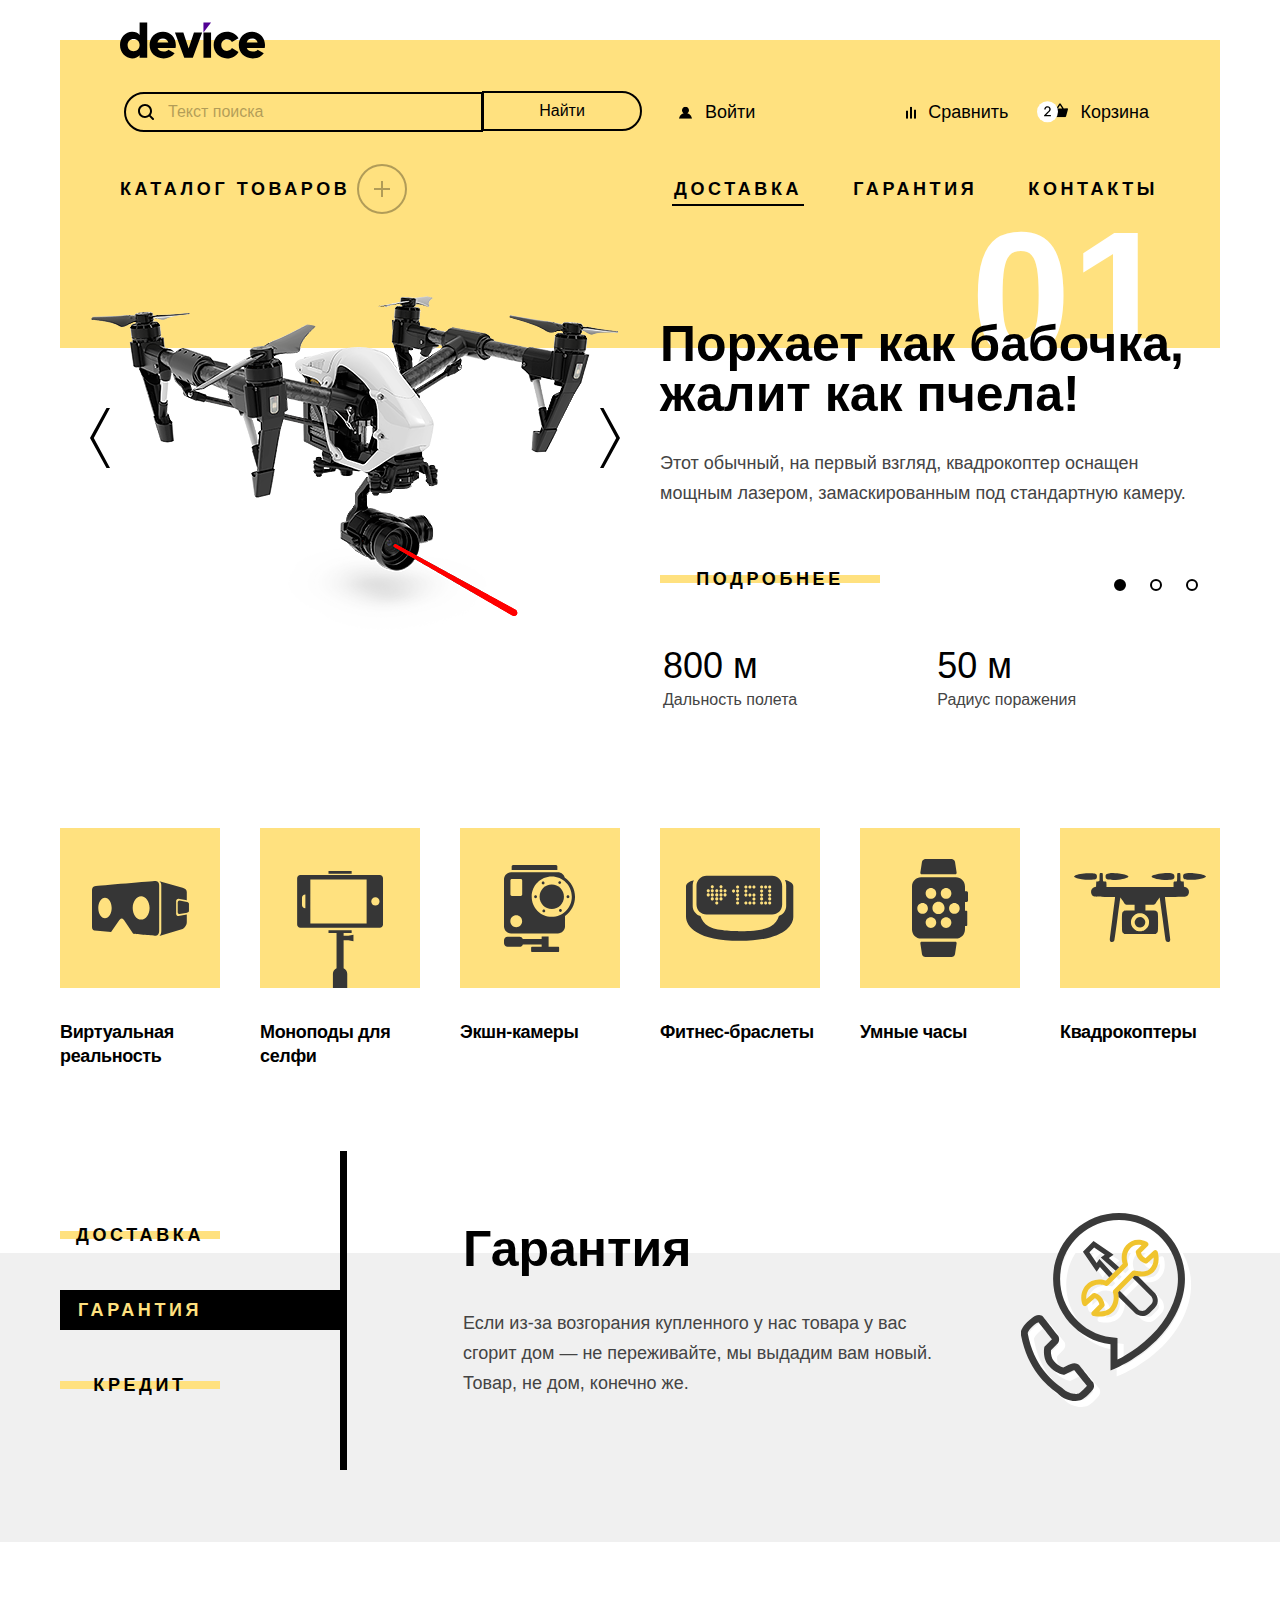
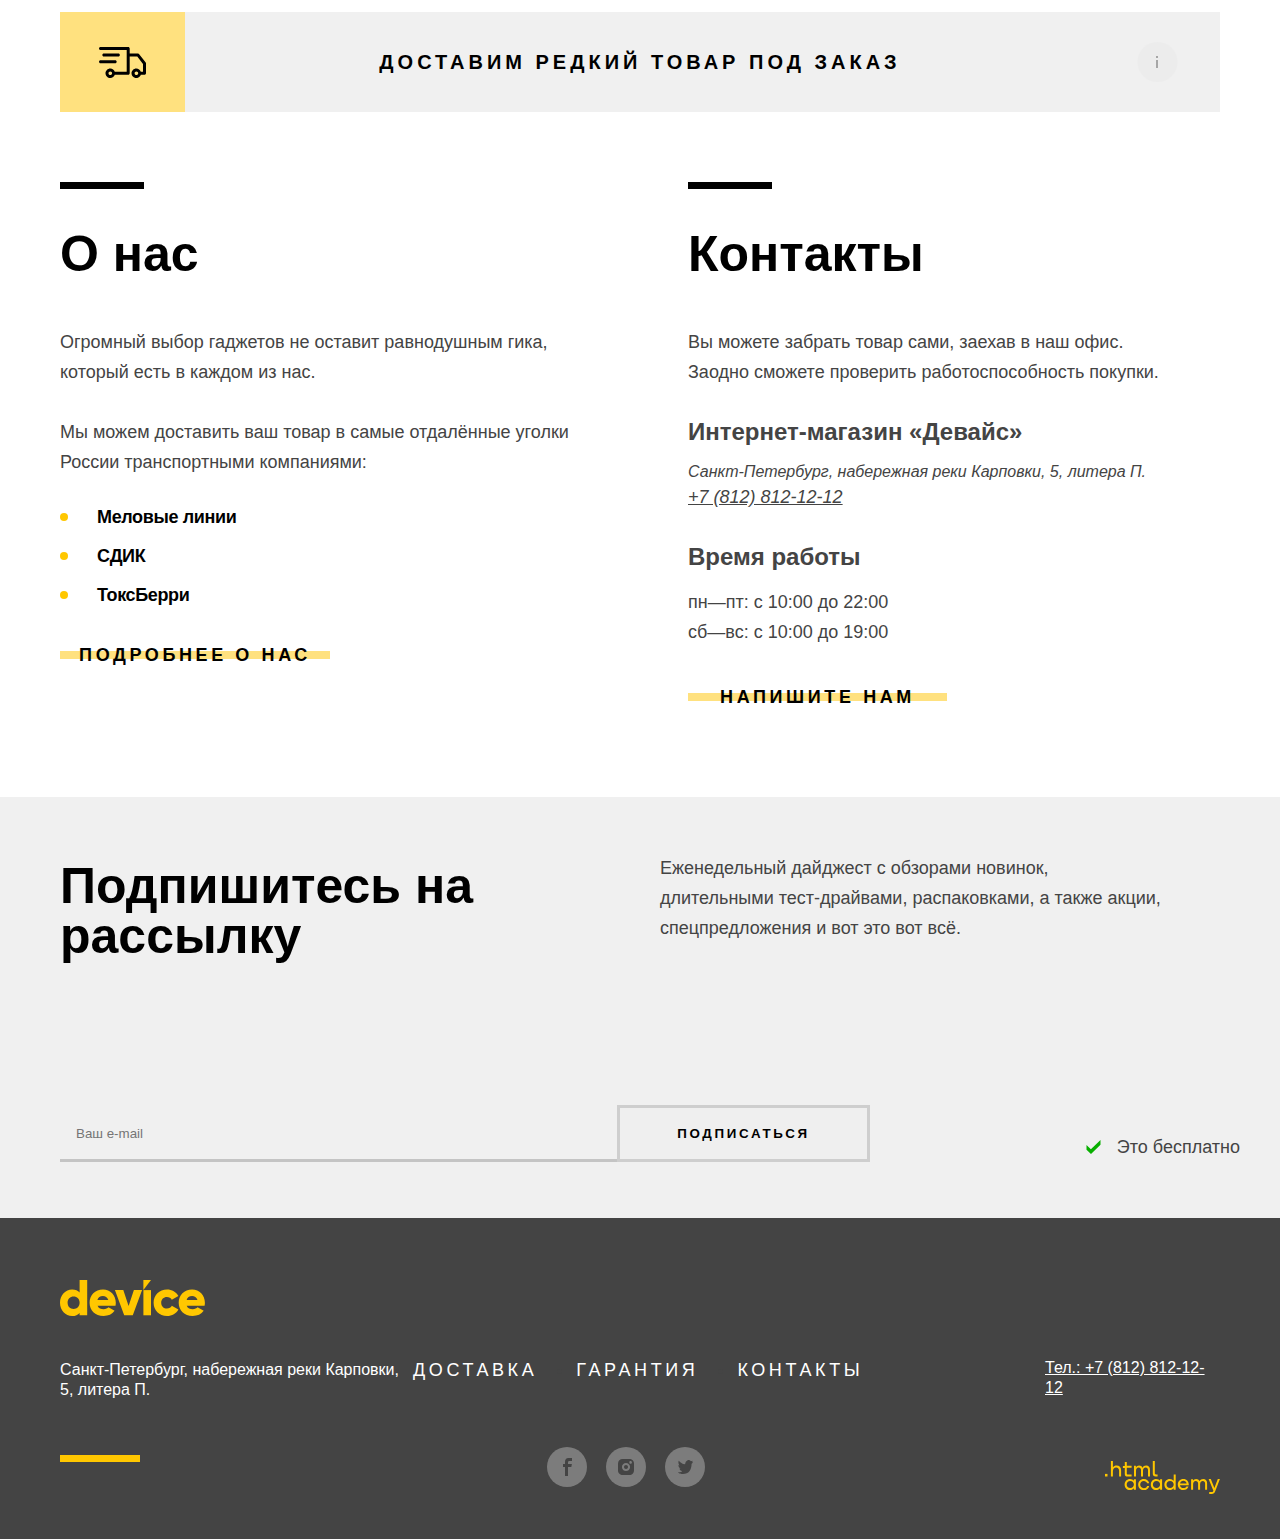
==== commit 0c17e6df: "Merge pull request #8 from IliaGorshenev/master" ====
--- a/index.html
+++ b/index.html
@@ -17,10 +17,15 @@
       </a>
       <nav class="navigation">
         <ul class="navigation-list user-container">
-          <li class="navigation-item navigation-user">
-            <form action="https://echo.htmlacademy.ru/" method="get">
+          <li class="navigation-item navigation-user search-item">
+            <form  action="https://echo.htmlacademy.ru/" method="get">
+              <svg class="search-icon" width="16" height="16" viewBox="0 0 16 16" fill="none" xmlns="http://www.w3.org/2000/svg">
+                <path d="M15.7 14.3L12.6 11.2C13.5 10 14 8.6 14 7C14 3.1 10.9 0 7 0C3.1 0 0 3.1 0 7C0 10.9 3.1 14 7 14C8.6 14 10 13.5 11.2 12.6L14.3 15.7C14.5 15.9 14.7 16 15 16C15.6 16 16 15.6 16 15C16 14.8 15.9 14.5 15.7 14.3ZM2 7C2 4.2 4.2 2 7 2C9.8 2 12 4.2 12 7C12 9.8 9.8 12 7 12C4.2 12 2 9.8 2 7Z" fill="black"/>
+                </svg>                
             <input class="header-navigation-field" name="search" type="search" placeholder="Текст поиска" required>   
-            <button type="submit">поиск</button>
+            <button type="submit" class="search-button">
+              <span class="search-button-text">Найти</span>
+            </button>
             </form>
           </li>
           <li class="navigation-item navigation-user enter">
@@ -106,7 +111,7 @@
         <section class="product-examples-current"> 
           <div class="product-examples-numeration-container">
             <b class="product-examples-numeration">01</b>
-          </div>   
+          </div>
           <div class="product-examples-container">
             <div class="product-examples-image">
               <img class="slider-image" width="560px" height="560px" src="images/quadcopter-image.png" alt="Квадракоптер">
@@ -137,12 +142,12 @@
                   </a>
                 <ol class="slider-pagination">
                   <li class="slider-item">
+                    <button class="slider-pagination-button slider-pagination-button-current">
+                      <span class="visually-hidden">1 товар</span>
+                    </button>
+                  </li>
+                  <li class="slider-item">
                     <button class="slider-pagination-button">
-                      <span class="visually-hidden">1 товар</span>
-                    </button>
-                  </li>
-                  <li class="slider-item">
-                    <button class="slider-pagination-button  slider-pagination-button-current">
                       <span class="visually-hidden">2 товар</span>
                     </button>
                   </li>
@@ -503,7 +508,7 @@
            <form action="https://echo.htmlacademy.ru" class="newsletter-form">
              <input type="email" class="field" placeholder="Ваш e-mail" name="newsletter-email" required>
              <button type="submit" class="newsletter-button">подписаться</button>
-           </form>
+           </form>  
            <p class="newsletter-text">
              <svg class="newsletter-text-icon" width="16" height="17" viewBox="0 0 16 17" fill="none" xmlns="http://www.w3.org/2000/svg">
             <path d="M15.498 1L5.89805 10.3L1.49805 6V10.7L5.99805 15L15.498 5.7V1Z" fill="#08AF00"/>
--- a/styles/styles.css
+++ b/styles/styles.css
@@ -112,6 +112,10 @@
     padding: 2px;
 }
 
+.navigation-user {
+    margin: auto 0;
+}
+
 .navigation-link-current { 
     padding-bottom: 8px;
 }
@@ -288,14 +292,109 @@
     width: 519px;
 }
 
+.search-icon {
+    position: absolute;
+    left: 18px;
+    top: 14px;
+}
+
+.search-item {
+    position: relative;
+}
+
 .header-navigation-field {
+    z-index: 5;
+    width: 363px;
+    position: relative;
+    padding: 12px;
+    height: 44px;
+    box-sizing: border-box;
+    padding-left: 48px;
+    border: none;
+    background-color: rgba(0, 0, 0, 0);
+    font-family: 'Rubik', sans-serif;
+    font-style: normal;
+    font-weight: 400;
+    font-size: 16px;
+    line-height: 20px;
+}
+
+.header-navigation-field:disabled {
+    opacity: 0.3;
+}
+.search-item::after {
+    z-index: ;
+    position: absolute;
+    top: 2px;
+    left: 4px;
+    content: '';
     width: 359px;
-}
-
-.submit {
+    height: 40px;
+    border: 2px solid #000000;
+    box-sizing: border-box;
+    border-radius: 50px 0px 0px 50px;
+}
+
+.header-navigation-field::-webkit-input-placeholder {
+    color: #000000;
+    opacity: 0.3;
+}
+
+.header-navigation-field:focus {
+    outline: 2px solid #AF4FFF;
+}
+.search-button {
+    z-index: 5;
+    position: relative;         
+    border: none;
+    margin: 0;
+    left: -8px;
+    top: -1px;
+    padding: 0;
+    background-color: rgba(0, 0, 0, 0);
+    width: 164px;
+    box-sizing: border-box;
+    height: 44px;
+    padding: 12px 57.5px;
+    font-family: 'Rubik', sans-serif;
+    font-style: normal;
+    font-weight: 400;
+    font-size: 16px;
+    line-height: 20px;
+}
+
+.search-button:focus {
+    outline: 2px solid #AF4FFF;
+}
+
+.search-button:hover::after {
+    background-color: #000000;
+}
+
+.search-button:hover{
+    outline: none;
+    color: #FFFFFF;
+}
+
+.search-button:active .search-button-text{
+    opacity: 0.3;
+}
+
+.search-button:disabled {
+    opacity: 0.3;
+}
+.search-button::after {
+    content: '';
+    z-index: -1;
+    top: 2px;
+    left: 2px;
     width: 160px;
-}
-
+    position: absolute; 
+    height: 40px;
+    border: 2px solid #000000;
+    box-sizing: border-box;
+    border-radius: 0px 50px 50px 0px;
+}
 .compare {
     padding-left: 22px;
     padding-right: 3px;
@@ -910,13 +1009,50 @@
 
 .field {
     width: 557px;
+    height: 55px;
+    box-sizing: border-box;
+    background-color: #F0F0F0;
+    padding: 0;
+    padding: 14px 16px;
+    margin: 0;
+    border: none;
+}
+
+.field:focus {
+    outline: none;
+}
+
+.newsletter-button:focus {
+    outline: none;
+}
+
+.newsletter-form {
+    position: relative;
+}
+
+.newsletter-form::after {
+    content: '';
+    width: 557px;
+    height: 3px;
+    background-color: #C4C4C4;
+    bottom: 0;
+    left: 0;
+    position: absolute;
 }
 .newsletter {
     width: 1160px;
     margin: 0 auto;
 }
+
+
 .newsletter-button {
-    width: 257px;
+    position: relative; 
+    left: -5px;
+    text-align: center;
+    width: 253px;
+    height: 57px;
+    letter-spacing: 0.2em;
+    border: 3px solid #CECECE;
 }
 
 .newsletter-title {
@@ -1340,6 +1476,20 @@
 }
 .breadcrumbs {
     list-style-type: none;
+    padding: 0;
+}
+
+.breadcrumbs-link:focus {
+    outline: 2px solid #AF4FFF;
+}
+
+.breadcrumbs-link:hover {
+    opacity: 0.6;
+    outline: none;
+}
+
+.breadcrumbs-link:active {
+    opacity: 0.3;
 }
 
 .catalog-title {
@@ -1371,6 +1521,74 @@
 
 .product-card-link {
     text-decoration: none;
+    position: relative;
+    display: block;
+}
+
+.product-card-link:focus {
+    outline: 2px solid #AF4FFF;
+}
+
+.product-card-link:hover .product-card-image {
+    opacity: 0.6;
+    outline: none;
+}
+
+.product-card-link:hover .product-card-information-container {
+    opacity: 0.6;
+}
+
+.product-card-link:active .product-card-information-container {
+    opacity: 0.3;
+}
+
+.product-card-link-new::before {
+    content: '';
+    z-index: 5;
+    background-image: url('../images/new.svg');
+    width: 60px;
+    height: 60px;
+    position: absolute;
+    top: 27px;
+    right: 27px;
+}
+
+.product-button {
+    display: none;
+    position: absolute;
+    padding: 10px 5px;
+    box-sizing: border-box;
+    top: 170px;
+    color: #000000;
+    left: 70px;
+    z-index: 5;
+    width: 220px;
+    height: 40px;
+    font-family: 'Raleway';
+    font-style: normal;
+    font-weight: 800;
+    font-size: 18px;
+    line-height: 21px;
+    text-align: center;
+    letter-spacing: 0.2em;
+}
+
+.product-button::after {
+    content: '';
+    z-index: -1;
+    width: 220px;
+    height: 8px;
+    left: 0;
+    top: 16px;
+    position: absolute;
+    background-color: #FFE17F;
+}
+.product-card-link:hover .product-button {
+    display: block;
+}
+
+.product-card-link:active .product-button::after {
+    background-color: #FFC700;
 }
 
 .product-card-title {
@@ -1385,8 +1603,39 @@
 }
 
 .select-control {
+    margin: auto 0;
     color: #000000;
-}
+    margin-right: 197px;
+    width: 155px;
+    height: 34px;
+    padding: 2px;
+    padding-right: 43px;
+    appearance: none;
+    position: relative;
+    font-size: 18px;
+    line-height: 30px;
+    box-sizing: border-box;
+    border: none;
+    background-color: #F0F0F0;
+    background-image: url('../images/filter-icon.svg');
+    background-repeat: no-repeat;
+    background-position: right 2px top 2px;
+}
+
+.select-control:focus {
+    outline: 2px solid #AF4FFF;
+}
+
+.select-control:hover {
+    opacity: 0.6;
+    outline: none;
+}
+
+.select-control:active {
+    opacity: 0.3;
+
+}
+
 
 .button-pagination-show-more {
     width: 760px;
@@ -1436,6 +1685,8 @@
 .inner-header-container {
     width: 1160px;
     margin: 0 auto;
+    padding: 0 60px;
+    box-sizing: border-box;
 }
 
 .breadcrumbs {
@@ -1443,7 +1694,26 @@
 }
 
 .breadcrumbs-item:not(:last-of-type) {
-    margin-right: 38px;
+    margin: 0;
+    margin-right: 36px;
+    position: relative;
+    display: block;
+}
+
+.breadcrumbs-item:not(:last-of-type)::before {
+    content: '';
+    position:absolute;
+    right: -18px;
+    top: 11.5px;
+    width: 4px;
+    height: 7px;
+    background: url('../images/arrow.svg');
+    background-repeat: no-repeat;
+}
+
+.breadcrumbs-link {
+    display: inline-block;
+    margin: 0;
 }
 .main-inner-container {
     display: flex;
@@ -1454,6 +1724,7 @@
     width: 320px;
     margin: 0;
     padding: 0 60px;
+    box-sizing: border-box;
 }
 .catalog-filter-container-second {
     margin: 0;
@@ -1534,11 +1805,22 @@
 .filter-container {
     display: flex;
     width: 840px;
-    justify-content: space-between;
+    height: 70px;
+    padding: 20px 0;
+    box-sizing: border-box;
+    justify-content: flex-start;
 }
 
 .catalog-title {
+    padding: 5.5px 0; 
+    margin: 0;
     margin-left: 40px;
+    margin-right: 197px;
+    font-size: 16px;
+    line-height: 19px;
+    letter-spacing: 0.2em;
+    text-transform: uppercase;
+    display: block;
 }
 
 .filter {
@@ -1552,11 +1834,45 @@
 }
 
 .select-control-list {
-    margin-right: 20px;
+    margin: auto 0;
+    margin-right: 40px;
     display: flex;
     list-style-type: none;
-}
-
+    padding: 0;
+}
+
+.select-control-item {
+    position: relative;
+}
+
+.select-control-button-icon {
+    position: absolute;
+    top: 10px;
+    left: 9.5px;
+    opacity: 0.2;
+}
+.select-control-button {
+    display: block;
+    margin: auto 0;
+    width: 30px;
+    height: 30px;
+}
+
+.select-control-button:focus {
+    outline: 2px solid #AF4FFF;
+}
+
+.select-control-button:hover .select-control-button-icon{
+    opacity: 0.5;
+}
+
+.select-control-button:active .select-control-button-icon{
+    opacity: 1;
+}
+
+.select-control-button:hover {
+    outline: none;
+}
 .filter-button {
     padding: 0;
     border: none;
@@ -1614,7 +1930,9 @@
 }
 .catalog-filter-label:first-child {
     margin: 0;
-    margin-right: 67px;
+    margin-right: 53px;
+    position: relative;
+    left: -14px;
 }
   
 .catalog-filter-group {
@@ -1652,6 +1970,11 @@
 .range-wrapper-inputs {
     display: flex;
     justify-content: start;
+}
+
+.catalog-filter-list {
+    list-style-type: none;
+    padding: 0;
 }
   
  .catalog-filter-label {
@@ -1692,11 +2015,78 @@
 
 .control-mark {
     position: absolute;
-    top: 0px;
-    left: 0;
-    width: 20px;
-    height: 20px;
-    border: 2px solid #CCCCCC;
+    top: 2px;
+    left: 2px;
+    width: 16px;
+    display: block;
+    height: 16px;
+    outline: 2px solid #CCCCCC;
     box-sizing: border-box;
     border-radius: 3px;
 }
+
+.control-input:focus + .control-mark::after {
+    border: none;
+    position: absolute;
+    top: -4px;
+    left: -4px;
+    content: '';
+    width: 24px;
+    height: 24px;
+    box-sizing: border-box;
+    outline: 2px solid #AF4FFF;
+}
+
+.control-input[type="checkbox"]:checked + .control-mark::before {
+    content: '';
+    background-image: url('../images/tick.svg');
+    position: absolute;
+    width: 10px;
+    height: 10px;
+    top: 3px;
+    left: 3px;
+    display: block;
+    background-repeat: no-repeat;
+    background-position: center;
+}
+
+.control-input[type="checkbox"]:checked + .control-mark {
+    outline: 2px solid #000000;
+}
+
+.control:hover {
+    opacity: 0.6;
+}
+
+.control:hover .control-mark::after {
+    outline: none;
+}
+
+.control:active {
+    opacity: 0.3;
+}
+
+.control-input[type="checkbox"]:disabled + .control-mark,
+.control-input[type="checkbox"]:disabled + .control-mark + .control-label {
+    opacity: 0.1;
+}
+
+.control-input[type="radio"] + .control-mark {
+    border-radius: 50%;
+    box-sizing: border-box;
+}
+
+.control-input[type="radio"]:checked + .control-mark::before {
+    position: absolute;
+    top: 4px;
+    left: 4px;
+    width: 8px;
+    height: 8px;
+    background-color: #000000;
+    border-radius: 50%;
+    content: "";
+}
+
+.control-input[type="radio"]:checked + .control-mark {
+    outline: 2px solid #000000;
+}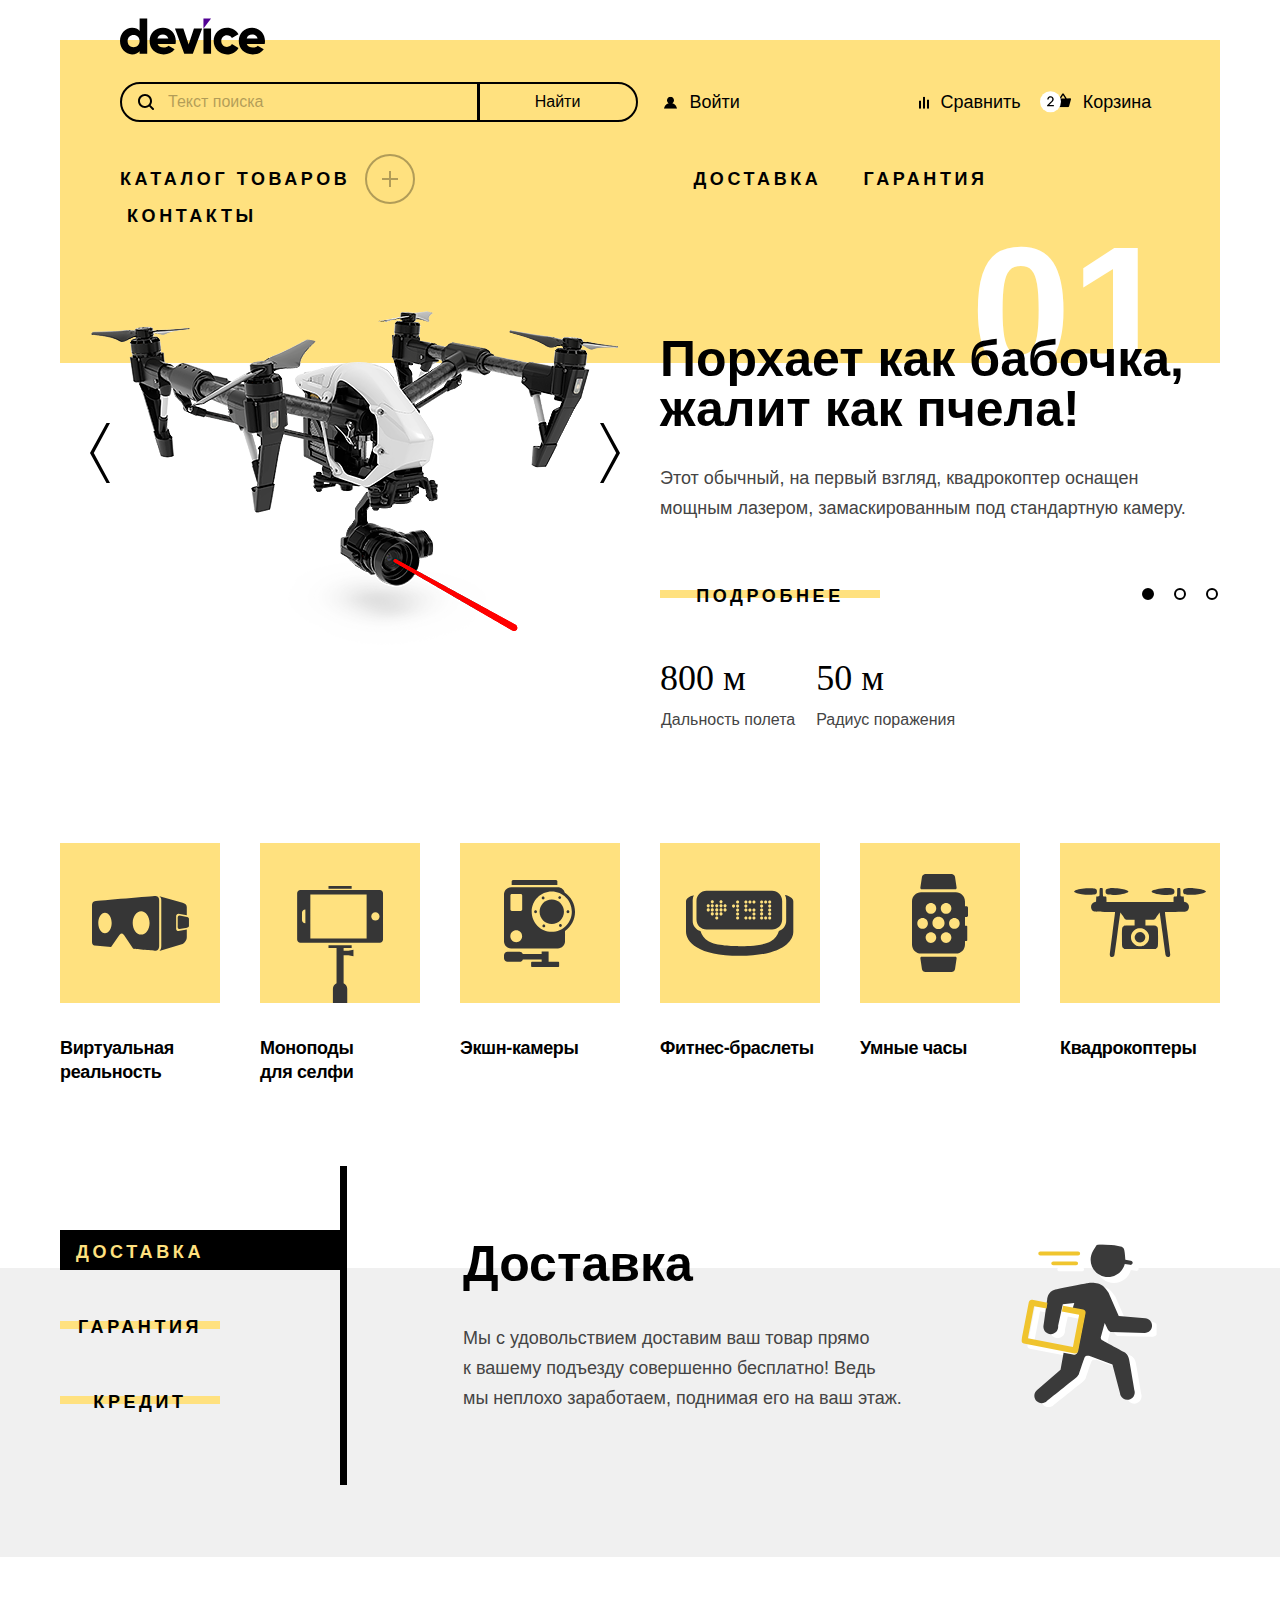
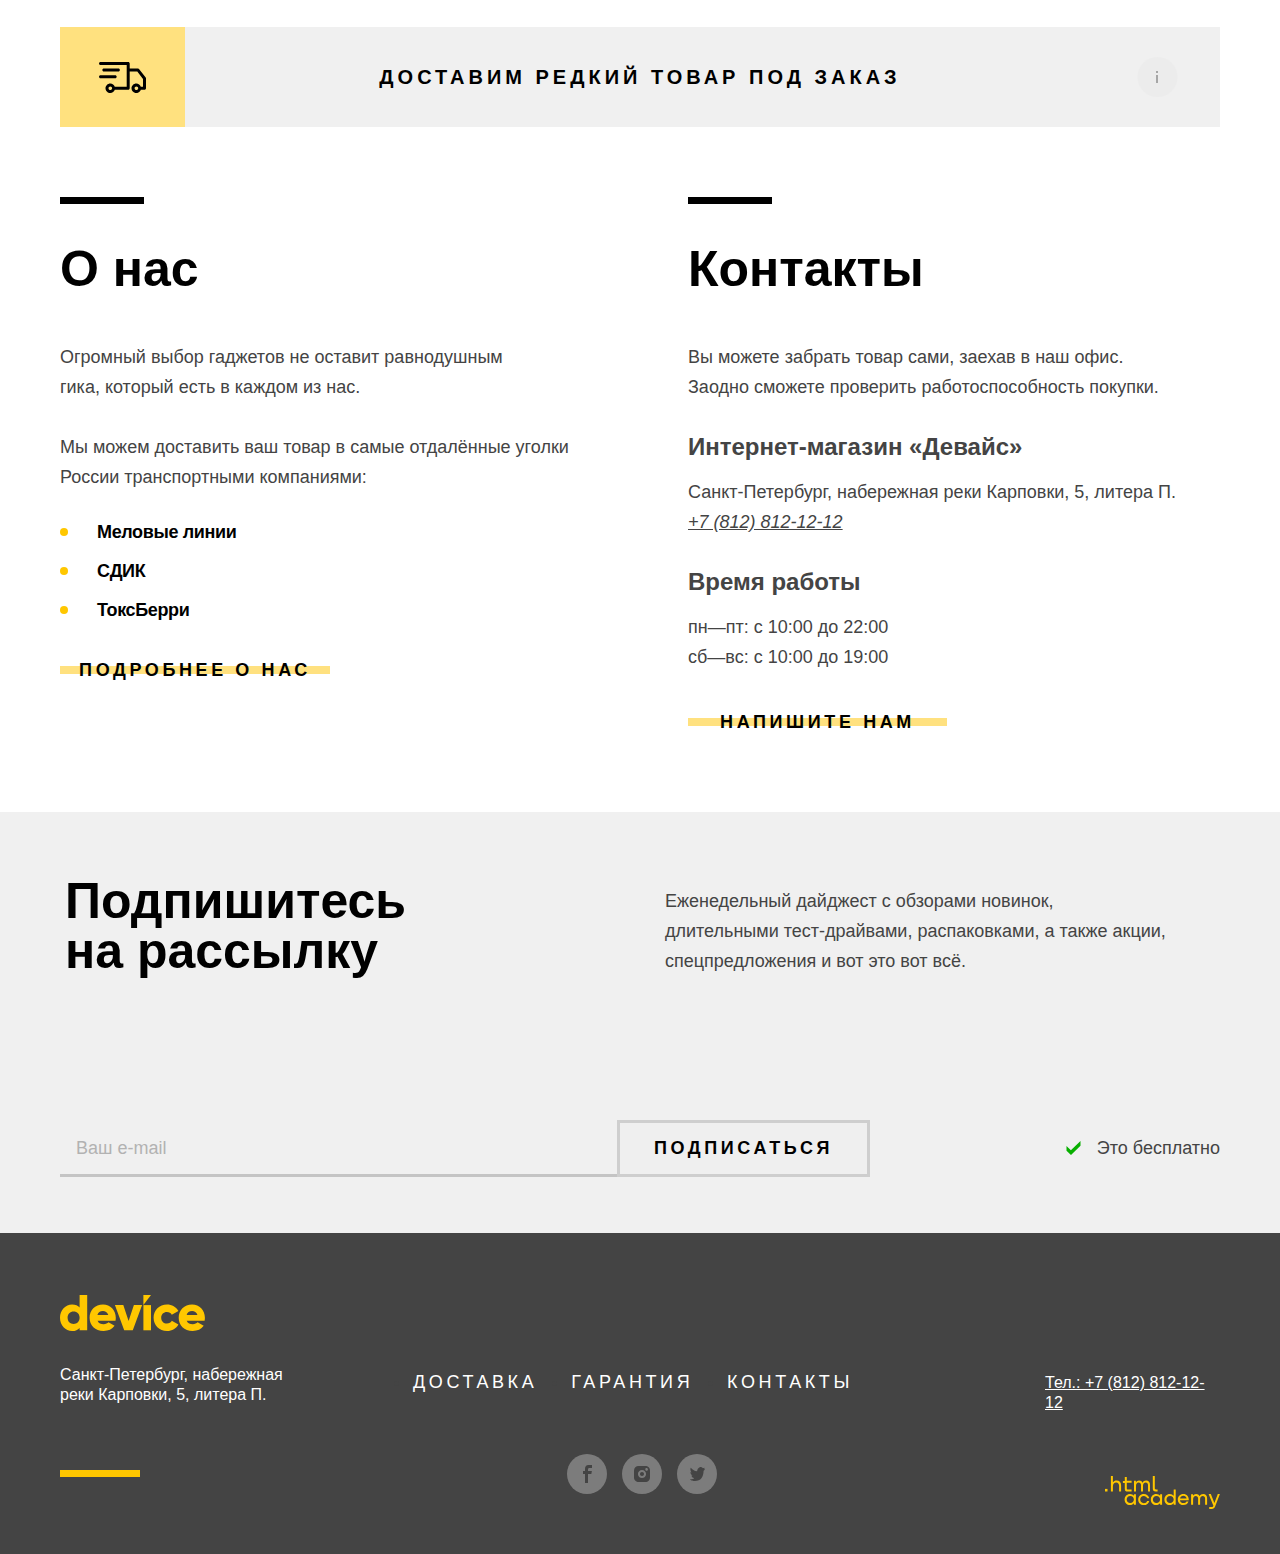
==== commit dbfb4ce5: "Merge pull request #9 from IliaGorshenev/master" ====
--- a/index.html
+++ b/index.html
@@ -34,12 +34,12 @@
               </g><defs><clipPath id="a"><path fill="#fff" transform="translate(0 .787)" d="M0 0h15v12H0z"/></clipPath></defs></svg>
               Войти</a>
           </li>
-          <li class="navigation-item navigation-user">
+          <li class="navigation-item navigation-user compare-item">
             <a class="navigation-link navigation-user-link compare" href="#">
               <svg width="10" height="13" viewBox="0 0 10 13" class="navigation-icon" aria-hidden="true" focusable="false" fill="#000" xmlns="http://www.w3.org/2000/svg"><g clip-path="url(#a)"><path d="M6 .787H4v12h2v-12ZM2 4.787H0v8h2v-8ZM10 3.787H8v9h2v-9Z"/></g><defs><clipPath id="a"><path fill="#fff" transform="translate(0 .787)" d="M0 0h10v12H0z"/></clipPath></defs></svg>
               Сравнить</a>
           </li>
-          <li class="navigation-item navigation-user">
+          <li class="navigation-item basket-item navigation-user">
             <a class="navigation-link navigation-user-link basket" href="#">
               <svg width="31" height="22" class="navigation-icon" viewBox="0 0 31 22" aria-hidden="true" focusable="false" xmlns="http://www.w3.org/2000/svg">
                 <g clip-path="url(#clip0_11503_3437)">
@@ -54,12 +54,52 @@
                 </defs>
                 </svg>                
               Корзина</a>
+              <div class="popover popover-cart">         <!--сделать popover{display: block;}-->       
+                <div class="popover-content">
+                  <h2 class="popover-title visually-hidden">Корзина</h2>
+                  <ul class="cart-items-list">
+                      <li class="cart-item">
+                      <a href="#" class="cart-item-link">
+                        <img class="cart-item-image" width="39px" height="43px" src="images/small-product-1.jpg">
+                        <p class="cart-item-title">Любительская <br> селфи-палка</p>
+                      </a>
+                        <button type="button" class="cart-item-button button">
+                          <svg width="10" height="11" class="close-icon" viewBox="0 0 10 11" fill="none" xmlns="http://www.w3.org/2000/svg">
+                            <path d="M10 1.68692L9.09091 0.777832L5 4.86874L0.909091 0.777832L0 1.68692L4.09091 5.77783L0 9.86874L0.909091 10.7778L5 6.68692L9.09091 10.7778L10 9.86874L5.90909 5.77783L10 1.68692Z" fill="white"/>
+                            </svg>                            
+                          <span class="visually-hidden">Удалить из корзины</span>
+                        </button>
+                      </li>
+                      <li class="cart-item">
+                        <a href="#" class="cart-item-link">
+                        <img class="cart-item-image" width="39px" height="43px" src="images/small-product-2.jpg">
+                        <p class="cart-item-title">Профессиональная <br>селфи-палка</p>
+                      </a>
+                        <button class="cart-item-button button" type="button">
+                          <svg width="10" height="11" class="close-icon"  viewBox="0 0 10 11" fill="none" xmlns="http://www.w3.org/2000/svg">
+                            <path d="M10 1.68692L9.09091 0.777832L5 4.86874L0.909091 0.777832L0 1.68692L4.09091 5.77783L0 9.86874L0.909091 10.7778L5 6.68692L9.09091 10.7778L10 9.86874L5.90909 5.77783L10 1.68692Z" fill="white"/>
+                            </svg>                            
+                          <span class="visually-hidden">Удалить из корзины</span>
+                        </button>
+                      </li>
+                    </ul>
+                    <div class="popover-information">
+                      <p class="popover-information-quantity">Товаров: 2</p>
+                      <p class="popover-information-cost">Сумма: 2000 ₽</p>
+                    </div>
+                    <div class="popover-button-container">
+                      <button class="popover-button">
+                        <span class="popover-button-text">открыть корзину</span>
+                      </button>
+                    </div>
+                  </div>
+                </div>
           </li>
         </ul>
         <ul class="navigation-list non-user-container">
           <li class="navigation-item catalog">
             <a class="catalog-link navigation-link" href="catalog.html">
-              <span class="catalog-link-text">каталог товаров</span>
+              <span class="catalog-link-text">каталог товаров</span>    <!--catalog-icon-current добавить свгшке, чтобы поменять плюс на минус-->
               <svg   class="catalog-icon-current" width="50" height="50" viewBox="0 0 50 50" fill="none" xmlns="http://www.w3.org/2000/svg">
                 <circle cx="25" cy="25" r="24" stroke="black" stroke-width="2"/>
                 <g>
@@ -81,7 +121,7 @@
                 <a class="subtitle" href="#">Фитнес-браслеты</a>
               </li>
               <li class="catalog-item">
-                <a class="subtitle subtitle-current" href="#">Квадрокоптеры</a>
+                <a class="subtitle subtitle-current" href="#">Квадрокоптеры</a> <!--для изменения активного состояния и подчеркивания добавлять subtitle-current --> 
               </li>
               <li class="catalog-item">
                 <a class="subtitle" href="#">Моноподы для селфи</a>
@@ -95,7 +135,7 @@
             </ul>
           </li>
           <li class="navigation-item">
-            <a class="navigation-link-current navigation-link" href="#">доставка</a>
+            <a class="navigation-link navigation-link" href="#">доставка</a>  <!--navigation-link-current добавить для активного состояния-->
           </li>
           <li class="navigation-item">
             <a class="navigation-link" href="#">гарантия</a>
@@ -108,7 +148,7 @@
       </div>
     </header>
     <main class="main-container main-page"> 
-        <section class="product-examples-current"> 
+        <section class="product-examples product-examples-current">  <!-- добавлять product-examples-current для изменения слайдера-->
           <div class="product-examples-numeration-container">
             <b class="product-examples-numeration">01</b>
           </div>
@@ -160,8 +200,8 @@
                 </div>
               <table class="product-details">
                 <tr class="product-description">
-                  <td>800 м</td>
-                  <td>50 м</td>
+                  <th>800 м</th>
+                  <th>50 м</th>
                 </tr>
                 <tr class="product-definition">
                   <td>Дальность полета</td>
@@ -171,7 +211,7 @@
             </div>
           </div>
         </section>
-        <section class="product-examples"> 
+        <section class="product-examples "> 
           <div class="product-examples-numeration-container">
             <b class="product-examples-numeration">02</b>
           </div>   
@@ -222,7 +262,7 @@
                 </div>
               <table class="product-details">
                 <tr class="product-description">
-                  <td>48 часов</td>
+                  <th>48 часов</th>
                 </tr>
                 <tr class="product-definition">
                   <td>Без подзарядки</td>
@@ -284,9 +324,9 @@
                 </div>
               <table class="product-details">
                 <tr class="product-description">
-                  <td>8,5 м</td>
-                  <td>5 кг</td>
-                  <td>Карбон</td>
+                  <th>8,5 м</th>
+                  <th>5 кг</th>
+                  <th>Карбон</th>
                 </tr>
                 <tr class="product-definition">
                   <td>Длина палки</td>
@@ -321,7 +361,7 @@
                   <path d="M46.608 64.861V61.888H54.654V59.13H31.498V61.888H39.543V97.134C37.404 98.072 35.908 100.206 35.908 102.693V117H50.243V102.693C50.243 100.207 48.748 98.072 46.607 97.136V69.146H51.403L56.454 70.359V63.648L51.403 64.861H46.608Z" fill="#363636"/>
                   </svg>
             </div>
-            <p class="suggestion-name">Моноподы для селфи</p>
+            <p class="suggestion-name">Моноподы <br> для селфи</p>
           </a>
           </li>
           <li class="suggestions-item">
@@ -388,22 +428,22 @@
           <h2 class="visually-hidden">дополнительные сведения</h2>
           <ul class="additional-information-list">
             <li class="additional-information-item">
-              <a href="#" class="button additional-information-button  main-button">
+              <a href="#" class="button additional-information-button  additional-information-button-current  main-button">
                 <span class="additional-information-button-text">доставка</span>
               </a>
             </li>
             <li class="additional-information-item">
-              <a href="#" class="additional-information-button   additional-information-button-current main-button button">
+              <a href="#" class="additional-information-button  main-button button">
                 <span class="additional-information-button-text">гарантия</span>
               </a>
             </li>
             <li class="additional-information-item">
-              <a href="#" class="additional-information-button main-button button">
+              <a href="#" class="additional-information-button main-button button"> <!-- для изменения дизайна кнопки добавлять additional-information-button-current -->
                 <span class="additional-information-button-text">кредит</span>
                 </a>
             </li>
           </ul>
-          <div class="additional-information-content-container">
+          <div class="additional-information-content-container-current additional-information-content-container"> <!-- добавлять для изменения секций additional-information-content-container-current-->
             <div class="additional-information-text">
               <h3 class="title additional-information-title">Доставка</h3>
           <p>Мы с удовольствием доставим ваш товар прямо<br>
@@ -412,7 +452,7 @@
             </div>
             <img src="images/man.svg" width="136px" height="164px" alt="Доставщик" class="additional-information-image-man">
           </div>
-            <div class="additional-information-content-container-current">
+            <div class="additional-information-content-container">
               <div class="additional-information-text">
               <h3 class="title additional-information-title">Гарантия</h3>
             <p>Если из-за возгорания купленного у нас товара у вас
@@ -460,7 +500,7 @@
           <section class="about-us">
             <span class="visually-hidden about-us-visual-line">Декоративная линия</span>
             <h2 class="about-us-title title">О нас</h2>
-            <p class="about-us-information">Огромный выбор гаджетов не оставит равнодушным гика, который есть в каждом из нас.</p>
+            <p class="about-us-information">Огромный выбор гаджетов не оставит равнодушным <br> гика, который есть в каждом из нас.</p>
             <p class="about-us-information">Мы можем доставить ваш товар в самые отдалённые уголки России транспортными компаниями:</p>
             <ul  class="about-us-list">
               <li class="about-us-item">
@@ -501,12 +541,12 @@
     <footer class="page-footer">
       <div class="newsletter-container">
         <section class="newsletter">
-           <h2 class="newsletter-title title">Подпишитесь на рассылку</h2>
+           <h2 class="newsletter-title title">Подпишитесь <br> на рассылку</h2>
            <p class="newsletter-information">Еженедельный дайджест с обзорами новинок,<br>
             длительными тест-драйвами, распаковками, а также акции, <br>
             спецпредложения и вот это вот всё.</p>
            <form action="https://echo.htmlacademy.ru" class="newsletter-form">
-             <input type="email" class="field" placeholder="Ваш e-mail" name="newsletter-email" required>
+             <input type="email" class="newsletter-form-field field" placeholder="Ваш e-mail" name="newsletter-email" required>
              <button type="submit" class="newsletter-button">подписаться</button>
            </form>  
            <p class="newsletter-text">
@@ -530,7 +570,7 @@
             <path d="M83.4 0V10.1L91 0H83.4Z" fill="#FFC700"/>
             </svg>
           </a>
-          <p class="contacts-adress-text adress-footer-text">Санкт-Петербург, набережная реки Карповки, 5, литера П.</p> 
+          <p class="contacts-adress-text adress-footer-text">Санкт-Петербург, набережная <br> реки Карповки, 5, литера П.</p> 
           <span class="visually-hidden footer-adress-visual-line">Декоративная линия</span>
         </section>
         <div class="about-us-social-container">
@@ -558,7 +598,7 @@
             <h2 class="visually-hidden">Мы в социальных сетях</h2>
             <ul class="social-footer-list">
               <li class="social-footer-item">
-                <a href="#" class="social-button">
+                <a href="https://www.facebook.com/htmlacademy" class="social-button">
                   <svg width="40" height="40" viewBox="0 0 40 40" class="social-icon" fill="none" xmlns="http://www.w3.org/2000/svg">
                     <circle class="circle" cx="20" cy="20" r="20" fill="white" fill-opacity="0.3"/>
                     <path class="circle-icon" d="M22.5 14H25V11H21.6C18.8 11 18 12.7 18 15.2V17H16V20H18V29H21V20H24.3L24.9 17H21V15.5C21 14.7 21.3 14 22.5 14Z" fill="#444444"/>
@@ -567,7 +607,7 @@
                 </a>
               </li>
               <li class="social-footer-item">
-                <a href="#" class="social-button">
+                <a href="https://www.instagram.com/htmlacademy" class="social-button">
                   <svg width="40" height="40" viewBox="0 0 40 40" class="social-icon" fill="none" xmlns="http://www.w3.org/2000/svg">
                     <circle class="circle" cx="20" cy="20" r="20" fill="white" fill-opacity="0.3"/>
                     <path class="circle-icon" d="M20 22C21.1046 22 22 21.1046 22 20C22 18.8954 21.1046 18 20 18C18.8954 18 18 18.8954 18 20C18 21.1046 18.8954 22 20 22Z" fill="#444444"/>
@@ -577,7 +617,7 @@
                 </a>
               </li>
               <li class="social-footer-item">
-                <a href="#" class="social-button">
+                <a href="https://twitter.com/htmlacademy.ru" class="social-button">
                   <svg width="40" height="40" viewBox="0 0 40 40" class="social-icon" fill="none" xmlns="http://www.w3.org/2000/svg">
                     <circle class="circle" cx="20" cy="20" r="20" fill="white" fill-opacity="0.3"/>
                     <path class="circle-icon" d="M22.7 13.1551C24.2 12.6551 25.3 13.4551 25.9 14.2551C26.4 14.0551 27 13.8551 27.6 13.6551C27.6 14.4551 27.1 15.0551 26.8 15.2551C27.5 15.4551 28 14.8551 28 14.8551C27.9 15.7551 27.1 16.5551 26.6 16.7551C26.4 23.0551 23.8 27.1551 17.7 27.0551C17.2 27.0551 17.8 27.0551 17.3 27.0551C17 27.0551 13.6 26.6551 13 25.2551C15 25.4551 16.4 24.8551 17.1 24.1551C16.3 23.8551 14.7 23.7551 14.5 21.3551C14.8 21.5551 15 21.6551 15.6 21.5551C14.5 20.7551 13.3 20.0551 13.4 18.0551C13.7 18.3551 14.3 18.5551 14.6 18.4551C14 18.2551 12.8 15.3551 13.8 13.8551C15.4 15.5551 17.1 17.2551 20.1 17.3551C20.3 15.2551 21.1 13.8551 22.7 13.1551Z" fill="#444444"/>
@@ -611,5 +651,70 @@
         </section>
       </div>
     </footer>
+    <div class="modal-container">  
+      <div class="modal modal-data">
+        <button class="modal-close-button">
+          <svg width="26" class="modal-close-button-icon" height="26" viewBox="0 0 26 26" fill="none" xmlns="http://www.w3.org/2000/svg">
+            <path d="M26 2.36364L23.6364 0L13 10.6364L2.36364 0L0 2.36364L10.6364 13L0 23.6364L2.36364 26L13 15.3636L23.6364 26L26 23.6364L15.3636 13L26 2.36364Z" fill="black"/>
+            </svg>            
+          <span class="visually-hidden">Закрыть</span>
+        </button>
+        <section class="modal-content">
+          <h2 class="modal-title">Доставка под заказ</h2>
+          <form class="data-form" action="https://echo.htmlacademy.ru/" method="post">
+            <p class="field-group">
+              <label class="field-group-label">
+                <span class="data-title">Ваше имя:</span>
+              <input class="data-form-field name-field field" type="text" name="name" placeholder="Введите имя" required>
+              <span class="field-text name">Добавьте имя</span>
+            </label> 
+            </p>
+            <p class="field-group">
+              <label class="field-group-label">
+                <span class="data-title">Ваш e-mail:</span>
+              <input class="data-form-field mail-field field" type="mail" name="mail" placeholder="Введите e-mail">
+              <span class="field-text">Забавный у вас адрес</span>
+            </label>
+            </p>
+            <p class="field-group">
+              <label class="field-group-label">
+                <span class="data-title">Что нужно привезти:</span>
+                <input class="data-form-field comment-field field" type="textfield" name="comment" placeholder="В свободной форме" required>
+              </label>
+            </p>
+            <div class="field-group">
+              <label class="field-group-label quantity-container">
+                <span class="data-title quantity-title">Количество:</span>
+                <a href="#" class="quantity-link">
+                  <svg width="26" class="quantity-icon" height="26" viewBox="0 0 26 26" fill="none" xmlns="http://www.w3.org/2000/svg">
+                    <circle cx="13" cy="13" r="13" fill="#FFE17F"/>
+                    <path d="M14 7H12V9H14V7Z" fill="black"/>
+                    <path d="M14 11H12V19H14V11Z" fill="black"/>
+                    </svg>    
+                </a>   
+                <div class="modal-tooltip">
+                  Постараемся найти, сколько нужно. Привезём сколько получится по требованиям <br>
+к провозу багажа.
+                </div>           
+                <div class="quantity">
+                  <button class="button number-input data-form-button" type="button">
+                    <svg width="16" height="16" class="number-icon" viewBox="0 0 16 16" fill="none" xmlns="http://www.w3.org/2000/svg">
+                      <path d="M16 7H0V9H16V7Z" fill="black"/>
+                      </svg>                      
+                    </button>
+                  <input class="number-input" type="number" value="1" min="1"name="quantity" required>
+                <button class="button number-input data-form-button" type="button">
+                  <svg width="16" height="16" class="number-icon" viewBox="0 0 16 16" fill="none" xmlns="http://www.w3.org/2000/svg">
+                    <path d="M16 7H9V0H7V7H0V9H7V16H9V9H16V7Z" fill="black"/>
+                    </svg>
+                </button>
+                </div>
+              </label>
+            </div>
+            <button class="button data-form-button send-button" type="submit">Отправить</button>
+          </form>
+        </section>
+      </div>
+    </div>
   </body>
 </html>
--- a/styles/styles.css
+++ b/styles/styles.css
@@ -91,7 +91,7 @@
 .page-header {
     color: #000000;
     background-color: white;
-
+    position: relative;
 }
 
 .header-container {
@@ -101,6 +101,7 @@
     width: 1160px;
     
     padding: 50px 60px;
+    padding-top: 40px;
     padding-bottom: 22px;
     margin: auto;
     margin-top: 40px;
@@ -121,7 +122,7 @@
 }
 .navigation-logo {
     position: absolute; 
-    top: -18px;
+    top: -22px;
     margin: 0;
 }
 
@@ -144,20 +145,21 @@
     flex-wrap: wrap;
     justify-content: end;
     padding: 0;
-    width: 1040px;
+    width: 1045px;
     margin: 0;
     list-style-type: none;
 }
 
 .catalog {
-    margin-right: auto;
+    margin-right: 276px;
+    margin-left: 0;
 }
 
 .catalog .navigation-link {
     display: flex;
     position: relative;
     padding: 0;
-    padding-right: 57px;
+    padding-right: 65px;
     height: 50px;
 }
 
@@ -186,10 +188,14 @@
     grid-area: 3 / 1 / 4 / 2;
 }
 .non-user-container .navigation-item:not(.catalog):not(:last-child) {
-    margin-right: 47px;
+    margin-right: 38px;
 }
 .user-container .navigation-item:last-child {
     margin-right: 0;
+}
+
+.non-user-container .navigation-item:last-child {
+    margin-left: 5px
 }
 
 .catalog-list {
@@ -221,17 +227,21 @@
     justify-content: start;
 }
 
-.user-container .navigation-user:not(.enter):not(:last-child){
-    margin-right: 26px;
+.user-container .navigation-user:not(:last-child){
+    margin-right: 23px;
 }
 .enter {
     margin-right: auto;
+    display: flex;
+    flex-wrap: wrap;
+    width: 233px;
 }
 
 .non-user-container {
     margin: 0;
     position: relative;
     z-index: 9;
+    justify-content: start;
 }
 
 .non-user-container .navigation-item {
@@ -292,6 +302,10 @@
     width: 519px;
 }
 
+.field-input {
+    display: flex;
+}
+
 .search-icon {
     position: absolute;
     left: 18px;
@@ -303,11 +317,11 @@
 }
 
 .header-navigation-field {
+    margin-right: 0;
     z-index: 5;
-    width: 363px;
+    width: 359px;
     position: relative;
     padding: 12px;
-    height: 44px;
     box-sizing: border-box;
     padding-left: 48px;
     border: none;
@@ -319,6 +333,9 @@
     line-height: 20px;
 }
 
+.header-navigation-field::placeholder {
+    color: #000000;
+}
 .header-navigation-field:disabled {
     opacity: 0.3;
 }
@@ -326,7 +343,7 @@
     z-index: ;
     position: absolute;
     top: 2px;
-    left: 4px;
+    left: 0px;
     content: '';
     width: 359px;
     height: 40px;
@@ -343,19 +360,18 @@
 .header-navigation-field:focus {
     outline: 2px solid #AF4FFF;
 }
+
 .search-button {
     z-index: 5;
     position: relative;         
     border: none;
     margin: 0;
-    left: -8px;
-    top: -1px;
+    margin-left: -8.5px;
     padding: 0;
     background-color: rgba(0, 0, 0, 0);
     width: 164px;
     box-sizing: border-box;
-    height: 44px;
-    padding: 12px 57.5px;
+    padding: 12px 56px;
     font-family: 'Rubik', sans-serif;
     font-style: normal;
     font-weight: 400;
@@ -400,6 +416,10 @@
     padding-right: 3px;
 }
 
+.page-header .user-container .compare-item { 
+    margin-right: 16px;
+}
+
 .login {
     padding-left: 27px;
     padding-right: 2px;
@@ -407,9 +427,176 @@
 
 .basket {
     padding-left: 43px;
-    padding-right: 11px;
-}
-
+    padding-right: 6px;
+}
+
+/* Для поповера сделать block */
+.popover {
+    z-index: 15;
+    position: absolute; 
+    right: -17px;
+    width: 320px;
+    top: 84px;
+    background-color: #000000;
+    color: #FFFFFF;
+    display: none;
+}
+
+.popover::before {
+    content: '';
+    position: absolute;
+    height: 6px;
+    left: 153px;
+    z-index: 25;
+    top: -6px;
+    width: 14px;
+    background-image: url('../images/popover-icon.svg');
+}
+
+.cart-items-list {
+    list-style-type: none;
+    padding: 0;
+    margin: 0;
+}
+
+.cart-item {
+    display: flex;
+    flex-wrap: wrap;
+    width: 320px;
+    height: 83px;
+}
+
+.cart-item-link {
+    font-family: 'Rubik', sans-serif;
+    font-style: normal;
+    font-weight: 400;
+    padding: 2px;
+    box-sizing: border-box;
+    font-size: 16px;
+    line-height: 20px;
+    background-color: #000000;
+    text-decoration: none;
+    color: #FFFFFF;
+    display: flex;
+    height: 47px;
+    margin: auto 18px;
+    margin-right: auto;
+}
+
+.cart-item-link:focus {
+    outline: 2px solid #AF4FFF
+}
+
+.cart-item-link:hover {
+    opacity: 0.6;
+    outline: none;
+}
+
+.cart-item-link:active {
+    opacity: 0.3;
+}
+
+.cart-item-image {
+    margin: auto 0;
+    margin-right: 23px;
+}
+
+.cart-item-title {
+    margin: auto 0;
+}
+.cart-item-button {
+    box-sizing: border-box;
+    width: 14px;
+    height: 14px;
+    position: relative;
+    padding: 0;
+    border: none; 
+    margin: auto;
+    margin-top: 20px;
+    margin-right: 20px;
+    background-color: #000000;
+}
+
+.cart-item-button:focus {
+    outline: 2px solid #AF4FFF;
+}
+
+.cart-item-button:hover .close-icon{
+    opacity: 0.6;
+}
+
+.cart-item-button:active .close-icon {
+    opacity: 0.3;
+}
+
+.popover-information {
+    width: 320px;
+    height: 44px;
+    display: flex;
+    background-color: #1A1A1A;
+}
+
+.popover-information-quantity {
+    display: block;
+    margin: auto 20px;
+    margin-right: 10px;
+    width: 120px;
+    font-size: 16px;
+    line-height: 20px;
+}
+
+.popover-information-cost {
+    width: 150px;
+    display: block;
+    margin: auto 20px;
+    margin-left: 0;
+    font-size: 16px;
+    line-height: 20px;
+    text-align: right;
+}
+
+.popover-button-container {
+    display: flex;
+    height: 90px;
+    background-color: #000000;
+}
+
+.popover-button {
+    font-family: 'Raleway';
+    font-style: normal;
+    font-weight: 800;
+    font-size: 18px;
+    line-height: 21px;
+    display: flex;
+    width: 280px;
+    height: 50px;
+    padding: 0;
+    border: none;
+    margin: auto;
+    letter-spacing: 0.2em;
+    text-transform: uppercase;
+}
+
+.popover-button:focus {
+    outline: 2px solid #AF4FFF;
+}
+
+.popover-button:hover {
+    background-color:  #FFE17F;;
+    outline: none;
+}
+
+.popover-button:active .popover-button-text {
+    opacity: 0.3;
+}
+.popover-button-text {
+    margin: auto;
+}
+.close-icon {
+    position: absolute;
+    top: 2px;
+    left: 2px;
+}
 .navigation-icon {
     position: absolute;
     right: auto;
@@ -539,16 +726,45 @@
 
 .product-examples-pagination {
     display: flex;
+    justify-content: space-between;
     height: 40px;
     margin-bottom: 49px;
+    width: 560px;
 }
 .product-details {
     margin: 0;
+    align-self: flex-start;
+    border-collapse: collapse;
+}
+
+
+.product-description th{
+    padding: 0;
+    font-family: 'Rubik';
+    font-style: normal;
+    font-weight: 400;
+    font-size: 36px;
+    line-height: 30px;
+    text-align: left;
+    padding-bottom: 6px;
+}
+
+.product-definition td {
+    padding-top: 6px;
+}
+
+.product-description th:not(:first-child) {
+    padding-left: 20px;
+}
+
+.product-definition td:not(:first-child) {
+    padding-left: 20px;
 }
 
 .slider-details {
     position: relative;
     display: flex;
+    flex-wrap: wrap;
     width: 220px;
     background-color: #FFFFFF;
 }
@@ -583,11 +799,18 @@
     z-index: 1;
     display: block;  
     margin: auto;
-}
-
+    margin-top: 12px;
+}
+
+.slider-item:not(:last-child) {
+    margin-right: 16px;
+}
 
 .slider-pagination {
-    display: flex;
+    padding: 0;
+    display: flex;
+    flex-wrap: wrap;
+    margin: auto 0;
     margin-left: auto;
     list-style-type: none;
 }
@@ -599,7 +822,6 @@
     height: 16px;
     width: 16px;
     margin: auto;
-    margin-right: 20px;
     border: none;
     background-color: #FFFFFF;
 }
@@ -661,7 +883,7 @@
     width: 160px;
     height: 160px;
     display: flex;
-    margin-bottom: 32px;
+    margin-bottom: 33px;
 }
 
 .suggestions-item:hover .suggestion-icon-container{
@@ -700,6 +922,7 @@
     color: #000000;
     text-decoration: none;
     letter-spacing: -0.02em;
+    margin: 0;
 }
 
 .suggestions-link{
@@ -716,6 +939,7 @@
 
 .additional-information-container {
     display: flex;
+    flex-wrap: wrap;
     width: 1160px;
     height: 319px;
     margin: auto;
@@ -782,14 +1006,15 @@
     margin-left: 0;
 }
 
-.additional-information-content-container-current {
-    display: flex;
-    justify-content: end;
-}
-
 .additional-information-content-container {
     display: none;
 }
+
+.additional-information-content-container-current {
+    display: flex;
+    justify-content: end;
+}
+
 .additional-information-title {
     margin-bottom: 16px;
     margin-top: 0;
@@ -866,6 +1091,7 @@
 .additional-information-footer-text-container {
     position: relative;
     display: flex;
+    flex-wrap: wrap;
     width: 1035px;
     height: 100px;
     background-color: #F0F0F0;
@@ -951,11 +1177,18 @@
     color: #444444;
     font-size: 16px;
     line-height: 20px;
+    font-family: 'Rubik', sans-serif;
+    font-style: normal;
+    font-weight: 400;
+    font-size: 18px;
+    line-height: 30px;
 }
 
 .adress-footer-text {
     color: #FFFFFF;
-    
+    margin: 0;
+    font-size: 16px;
+    line-height: 20px;
 }
 
 .contacts-adress {
@@ -977,7 +1210,7 @@
 }
 .newsletter  {
     display: grid;
-    grid-template-columns: 600px 290px 290px;
+    grid-template-columns: 600px 290px 270px;
     grid-template-rows: 164px 113px;
     row-gap: 144px;
     align-items: end;
@@ -985,19 +1218,33 @@
 .newsletter-information {
     grid-column-start: 2;
     grid-column-end: 4;
+    margin: 0;
+    margin-top: 74px;
+    margin-left: 5px;
 }
 .newsletter-form {
     grid-area: 2 / 1 / 3 / 3;
     margin-bottom: 56px;
 }
 
+.newsletter-form-field {
+    font-family: 'Rubik', sans-serif;
+    font-style: normal;
+    font-weight: 400;
+    font-size: 18px;
+    line-height: 30px;
+    opacity: 0.5;
+}
+
 .newsletter-text {
     display: block;
     padding: 0;
     padding-left: 32px;
     grid-area: 2 / 3 / 3 / 4;
     justify-self: end;
-    margin-bottom: 56px;
+    margin: 0;
+    margin-bottom: 70px;
+    margin-right: ;
     position: relative;
 }
 
@@ -1039,24 +1286,28 @@
     left: 0;
     position: absolute;
 }
+
 .newsletter {
     width: 1160px;
     margin: 0 auto;
 }
 
-
 .newsletter-button {
     position: relative; 
     left: -5px;
+    box-sizing: border-box;
     text-align: center;
     width: 253px;
     height: 57px;
     letter-spacing: 0.2em;
     border: 3px solid #CECECE;
+    font-size: 18px;
+    text-transform: uppercase;
 }
 
 .newsletter-title {
     margin: 0;
+    margin-left: 5px;
 }
 
 .page-footer {
@@ -1070,7 +1321,6 @@
     width: 1160px;
     display: grid;
     grid-template-columns: 351px 444px 365px;
-    grid-template-rows: 321px;
     background-color: #444444;
     margin: 0 auto;
     height: 321px;
@@ -1096,13 +1346,12 @@
     flex-direction: column;
 }
 
-
 .about-us-footer-list {
     padding: 0;
     display: flex;
     justify-content: space-between;
-    margin-top: 137px;
-    margin-bottom: 62px;
+    margin-top: 134px;
+    margin-bottom: 57px;
 }
 
 .contacts-footer {
@@ -1115,13 +1364,14 @@
     display: flex;
     flex-wrap: wrap;
     margin: 0 auto;
-    justify-content: center;
+    margin-left: 154px;
+    justify-content: start;
     list-style-type: none;
     width: 440px;
 }
 
 .social-footer-item {
-    margin-right: 15px;
+    margin-right: 11px;
 }
 
 .social-button {
@@ -1156,7 +1406,7 @@
     width: 145px;
     margin: 0;
     margin-top: 62px;
-    margin-bottom: 35px;
+    margin-bottom: 25px;
 }
 
 .footer-contacts-logo-link:focus {
@@ -1263,8 +1513,6 @@
     text-transform: uppercase;
 }
 
-
-
 .about-us-company {
     display: block;
     position: relative;
@@ -1301,6 +1549,7 @@
 .about-us-list {
     padding: 0;
     list-style-type: none;
+    margin-bottom: 30px;
 }
 .about-us-item {
     margin-bottom: 19px;
@@ -1362,7 +1611,7 @@
 }
 
 .about-us-footer-item:not(:last-child) {
-    margin-right: 35px;
+    margin-right: 26px;
 }
 .contacts-adress-phone {
     color: #444444;
@@ -1434,6 +1683,7 @@
 .additional-information-button-text {
     z-index: 1;
     margin: auto;
+    margin-top: 12px;
 }
 
 .additional-information-button {
@@ -1510,7 +1760,7 @@
 .product-card-image {
     background-color:#FFFFFF;
     color:#444444;
-    margin-bottom: 32px;
+    margin-bottom: 24px;
 }
 
 .product-card-price {
@@ -1534,23 +1784,22 @@
     outline: none;
 }
 
-.product-card-link:hover .product-card-information-container {
+.product-card-link:hover  {
     opacity: 0.6;
+    outline: none;
 }
 
 .product-card-link:active .product-card-information-container {
     opacity: 0.3;
 }
 
-.product-card-link-new::before {
-    content: '';
-    z-index: 5;
-    background-image: url('../images/new.svg');
-    width: 60px;
-    height: 60px;
-    position: absolute;
-    top: 27px;
-    right: 27px;
+.product-card-link:hover .product-card-link-new::before {
+    opacity: 0.6;
+}
+
+.exit {
+    margin-left: auto;
+    opacity: 0.3;
 }
 
 .product-button {
@@ -1594,12 +1843,14 @@
 .product-card-title {
     font-size: 18px;
     letter-spacing: -0.02em;
-    width: 200px;
+    width: 203px;
     margin: 0;
     margin-right: auto;
     font-weight: bold;
     line-height: 20px;
     color: #000000;
+    font-family: 'Rubik';
+    font-size: 18px;
 }
 
 .select-control {
@@ -1645,6 +1896,26 @@
     text-align: center;
     letter-spacing: 0.2em;
     background-color:#FFFFFF;
+    border: 3px solid #E5E5E5;
+}
+
+.button-pagination-show-more:focus {
+    outline: 2px solid #AF4FFF;
+}
+
+.button-pagination-show-more:hover {
+    background-color: #000000;
+    color: #FFFFFF;
+    border: 3px solid #000000;
+    outline: none;
+}
+
+.button-pagination-show-more:active .button-pagination-text {
+    opacity: 0.3;
+}
+
+.button-pagination-show-more:disabled {
+    opacity: 0.3;
 }
 .pagination-container {
     background-color: #EBEBEB;
@@ -1667,6 +1938,7 @@
     box-sizing: border-box;
     margin: auto;
     width: 40px;
+    opacity: 0.3;
     height: 40px;
     font-family: Rubik;
     font-size: 16px;
@@ -1674,6 +1946,20 @@
     text-decoration: none;
     color: #444444;
 }
+
+.pagination-link:focus {
+    opacity: 1;
+    outline: 2px solid #AF4FFF;
+}
+
+.pagination-link:hover {
+    opacity: 0.8;
+    outline: none;
+}
+
+.pagination-link:active {
+    opacity: 0.1;
+}
 .main-inner {
     display: flex;
     flex-direction: column;
@@ -1691,19 +1977,22 @@
 
 .breadcrumbs {
     display: flex;
+    flex-wrap: wrap;
+    margin: 0;
+    margin-bottom: 30px;
 }
 
 .breadcrumbs-item:not(:last-of-type) {
     margin: 0;
-    margin-right: 36px;
+    margin-right: 38px;
     position: relative;
     display: block;
 }
 
 .breadcrumbs-item:not(:last-of-type)::before {
     content: '';
-    position:absolute;
-    right: -18px;
+    position: absolute;
+    right: -20px;
     top: 11.5px;
     width: 4px;
     height: 7px;
@@ -1714,11 +2003,25 @@
 .breadcrumbs-link {
     display: inline-block;
     margin: 0;
+    font-size: 16px;
+    line-height: 19px;
 }
 .main-inner-container {
     display: flex;
+    flex-wrap: wrap;
     width: 1160px;
     margin: 0 auto;
+}
+
+.inner-title {
+    font-family: 'Raleway';
+    font-style: normal;
+    font-weight: 800;
+    font-size: 50px;
+    line-height: 50px;
+    margin: 0;
+    margin-top: 35px;
+    margin-bottom: 9px;
 }
 .catalog-filter-container {
     width: 320px;
@@ -1752,7 +2055,7 @@
     display: grid;
     grid-template-columns: 360px 360px;
     grid-template-rows: 452px 452px;
-    column-gap: 35px;
+    column-gap: 40px;
     row-gap: 44px;; 
     flex-wrap: wrap;
     list-style-type: none;
@@ -1776,6 +2079,7 @@
     padding: 0;
     margin: 0;
     display: flex;
+    flex-wrap: wrap;
     list-style-type: none;
     justify-content: start;
 }
@@ -1788,6 +2092,19 @@
     background-color: #EBEBEB;
 }
 
+.pagination-prev:focus {
+    outline: 2px solid #AF4FFF;
+}
+
+.pagination-prev:active {
+    opacity: 0.3;
+}
+
+.pagination-prev:hover {
+    background-color: #DCDCDC;
+    outline: none;
+}
+
 .pagination-item-button:not(:last-of-type) {
     margin-right: auto;
 }
@@ -1806,6 +2123,7 @@
     display: flex;
     width: 840px;
     height: 70px;
+    flex-wrap: wrap;
     padding: 20px 0;
     box-sizing: border-box;
     justify-content: flex-start;
@@ -1829,7 +2147,7 @@
     box-sizing: border-box;
     display: block;
     height: 69px;
-    margin-bottom: 47px;
+    margin-bottom: 43px;
     text-align: start;
 }
 
@@ -1837,6 +2155,7 @@
     margin: auto 0;
     margin-right: 40px;
     display: flex;
+    flex-wrap: wrap;
     list-style-type: none;
     padding: 0;
 }
@@ -1879,6 +2198,7 @@
     display: inline-block;
     position: relative;
     display: flex;
+    flex-wrap: wrap;
     margin: 0 auto;
     width: 220px;
     height: 40px;
@@ -1892,7 +2212,7 @@
 .range-scale {
     position: relative;
     height: 2px;
-    margin-bottom: 16px;
+    margin-bottom: 11px;
     background-color: #DCDCDC;
     border-radius: 2px;
 }
@@ -1905,8 +2225,8 @@
   
 .range-toggle {
     position: absolute;
-    width: 20px;
-    height: 20px;
+    width: 18px;
+    height: 18px;
     background: #EBEBEB;
     border: 2px solid #242424;
     border-radius: 50%;
@@ -1926,13 +2246,14 @@
 }
 
 .cost-title {
-    margin-bottom: 30px;
+    margin-bottom: 23px;
 }
 .catalog-filter-label:first-child {
     margin: 0;
-    margin-right: 53px;
+    margin-right: 38px;
     position: relative;
     left: -14px;
+    top: 6px;
 }
   
 .catalog-filter-group {
@@ -1941,6 +2262,14 @@
     margin-bottom: 47px;
     padding: 0;
     border: none;
+}
+
+.catalog-filter-group:nth-child(2) {
+    margin-bottom: 24px;
+}
+
+.catalog-filter-group:nth-child(3)  {
+    margin-bottom: 19px;
 }
 
 .catalog-filter-title {
@@ -1951,7 +2280,7 @@
     content: '';
     height: 2px;
     width: 200px;
-    top: -12px;
+    top: -9px;
     left: 0;
     position: absolute;
     background-color:  #000000;
@@ -1975,11 +2304,20 @@
 .catalog-filter-list {
     list-style-type: none;
     padding: 0;
+    margin: 0;
+    margin-top: 15px;
 }
   
  .catalog-filter-label {
     display: flex;
+    flex-wrap: wrap;
     margin-right: 5px;
+    font-family: 'Rubik';
+    font-style: normal;
+    font-weight: 400;
+    font-size: 15px;
+    line-height: 18px;
+    opacity: 0.3;
 }
   
 .range-input {
@@ -2004,7 +2342,7 @@
     position: relative;
     display: block;
     padding-left: 36px;
-    margin-bottom: 17px;
+    margin-bottom: 18px;
 }
   
 .control-label {
@@ -2089,4 +2427,332 @@
 
 .control-input[type="radio"]:checked + .control-mark {
     outline: 2px solid #000000;
-}+}
+                                                            /*Убрать display: none для модального окна и добавить flex*/
+ .modal-container {  
+    display: none;
+    z-index: 50;
+    position: fixed;
+    top: 0;
+    left: 0;
+    width: 100%;
+    height: 100%;
+    background: rgba(240, 240, 240, 0.9);
+}
+  
+.modal {
+    position: relative;
+    margin: auto;
+    padding: 62px 70px;
+    background-color: #ffffff;
+    border: 10px solid #000000;
+    box-sizing: border-box;
+    box-shadow: 0px 10px 0px rgba(0, 0, 0, 0.1);
+    width: 920px;
+    height: 568px;
+}
+
+.modal-title {
+    font-family: 'Raleway';
+    font-style: normal;
+    font-weight: 800;
+    font-size: 50px;
+    line-height: 50px;
+    color: #000000;
+    margin: 0;
+    margin-bottom: 42px;
+}
+
+.modal-close-button {
+    position: absolute;
+    top: 71px;
+    right: 70px;
+    padding: 2px;
+    box-sizing: border-box;
+    width: 30px;
+    height: 30px;
+    margin: 0;
+    background-color: #FFFFFF;
+    border: none;
+}
+
+.data-title {
+    font-family: 'Rubik';
+    font-style: normal;
+    font-weight: 700;
+    font-size: 18px;
+    line-height: 20px;
+    letter-spacing: -0.02em;
+    color: #000000;
+    margin: 0;
+    margin-bottom: 14px;
+}
+
+.data-form {
+    display: flex;
+    flex-wrap: wrap;
+}
+
+.name-field {
+    background-image: url('../images/modal-icon-name.svg');
+    background-repeat: no-repeat;
+    background-position: right 24px center;
+}
+
+.quantity {
+    display: flex;  
+    flex-wrap: wrap;
+    height: 60px;
+}
+
+.number-input {
+    width: 60px;
+    height: 60px;
+    padding: 0;
+    margin: 0;
+    text-align: center;
+    padding: 22px;
+    box-sizing: border-box;
+    background-color: #F0F0F0;
+    border: none;
+    appearance: textfield;
+    font-family: 'Rubik';
+    font-style: normal;
+    font-weight: 400;
+    font-size: 16px;
+    line-height: 20px;
+}
+
+.number-input:nth-child(2) {
+    padding: 0;
+}
+
+.number-input::-webkit-outer-spin-button,
+.number-input::-webkit-inner-spin-button {
+    appearance: none;
+    margin: 0;
+}
+
+.number-input:focus {
+    outline: 2px solid #AF4FFF;
+    z-index: 1;
+}
+
+.number-input:hover {
+    outline: none;
+}
+
+.number-input:hover .number-icon    {
+    opacity: 0.6;
+}
+
+.number-input:active .number-icon {
+    opacity: 0.3;
+}
+
+.send-button {
+    z-index: 3;
+    display: block;
+    width: 200px;
+    height: 40px;
+    border: none;
+    padding: 10px;
+    box-sizing: border-box;
+    font-family: 'Raleway';
+    font-style: normal;
+    font-weight: 800;
+    font-size: 18px;
+    line-height: 21px;
+    text-align: center;
+    letter-spacing: 0.2em;
+    text-transform: uppercase;
+    background-color: #ffffff;
+    position: relative;
+}
+
+.send-button:focus {
+    outline: 2px solid #AF4FFF
+}
+
+.send-button:hover {
+    background-color: #FFE17F;
+    outline: none;
+}
+
+.send-button:active {
+    background-color: #FFCC33;;
+}
+
+.send-button:active::after {
+    background-color: #FFCC33;  
+}
+
+.send-button::after {
+    background-color: #FFE17F;
+    content: '';
+    z-index: -1;
+    width: 200px;
+    height: 8px;
+    position: absolute;
+    top: 16px;
+    left: 0;
+}
+.mail-field {
+    background-image: url('../images/modal-icon-mail.svg');
+    background-repeat: no-repeat;
+    background-position: right 24px center;
+    color: #000000;
+}
+.field-group-label {
+    display: flex;
+    flex-direction: column;
+}
+
+.field-group {
+    margin: 0;
+    margin-right: 40px;
+    margin-bottom: 42px
+}
+
+.field-group-label:last-child {
+    position: relative;
+}
+
+.data-form .field-group:nth-child(2n) {
+    margin-right: 0px;
+}
+
+.quantity-icon {
+    position: absolute;
+    left: 120px;
+    top: -3px;
+}
+.data-form-field {
+    width: 360px;
+    font-family: 'Rubik';
+    font-style: normal;
+    font-weight: 400;
+    font-size: 16px;
+    line-height: 20px;
+    height: 60px;
+}
+
+.name {
+    display: none;
+}
+
+.name-field:invalid + .name {
+    display: block;
+}
+
+.comment-field {
+    width: 540px;
+}
+
+.modal-close-button:focus {
+    outline: 2px solid #AF4FFF;
+}
+
+.modal-close-button:hover {
+    opacity: 0.6;
+    outline: none;
+}
+
+.modal-close-button:active {
+    opacity: 0.3;
+}
+
+.field-text {
+    font-family: 'Rubik';
+    font-style: normal;
+    font-weight: 400;
+    font-size: 14px;
+    line-height: 20px;
+    color: #000000;
+}
+
+.quantity-container {
+    position: relative;
+}
+
+.modal-tooltip {
+    display: none;
+    position: absolute;
+    width: 200px;
+    height: 166px;
+    background-color: #000000;
+    color: #ffffff;
+    font-family: 'Rubik';
+    font-style: normal;
+    top: 33px;
+    left: -20px;
+    padding: 19px;
+    padding-bottom: 0;
+    font-weight: 400;
+    font-size: 16px;
+    line-height: 20px;
+    box-shadow: 0px 10px 0px rgba(0, 0, 0, 0.1);
+}
+
+.modal-tooltip::before {
+    content: '';
+    position: absolute;
+    height: 6px;
+    left: 147px;
+    z-index: 25;
+    top: -6px;
+    width: 14px;
+    background-image: url('../images/popover-icon.svg');
+}
+
+.quantity-link:focus + .modal-tooltip {
+    display: none;
+    z-index: 100;
+}
+
+.quantity-link:focus + .modal-tooltip {
+    display: block;
+    z-index: 100;
+}
+ 
+.data-form-field:focus {
+    background-color: #DCDCDC;
+    outline: 2px solid #AF4FFF;;;
+}
+
+.mail-field:invalid {
+    outline: 3px solid #FF3D3D;
+}
+
+.mail-field:invalid + .field-text {
+    color: #FF3D3D;
+}
+
+.data-form-field:disabled {
+    opacity: 0.5;
+    background-color: #FFFFFF;
+}
+
+.data-form-field:hover {
+    background-color: #DCDCDC;
+}
+
+.number-input:invalid {
+    outline: 2px solid #FF3D3D;
+    z-index: 1;
+}
+
+.data-form-field:disabled {
+    opacity: 0.3;
+}
+
+.product-card-link-new::before {
+    content: '';
+    z-index: 5;
+    background-image: url('../images/new.svg');
+    width: 60px;
+    height: 60px;
+    position: absolute;
+    top: 27px;
+    right: 27px;
+}
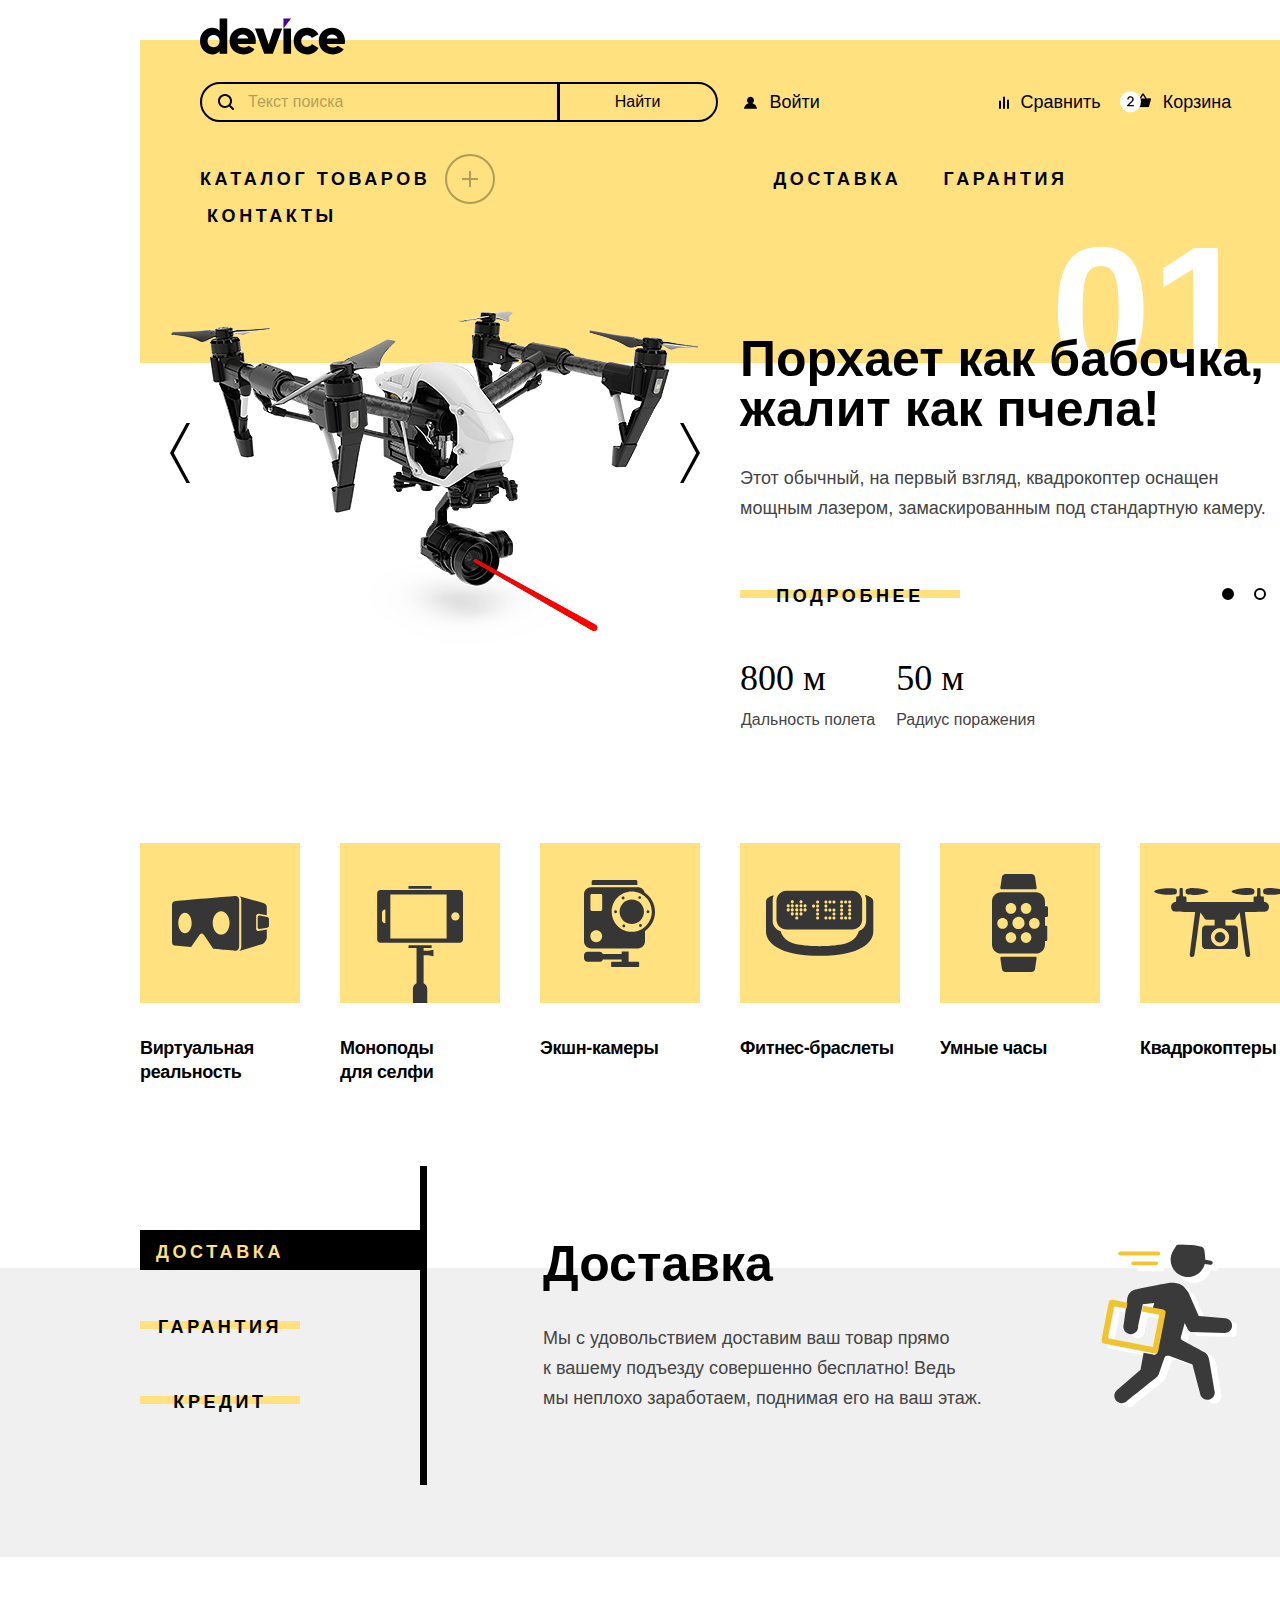
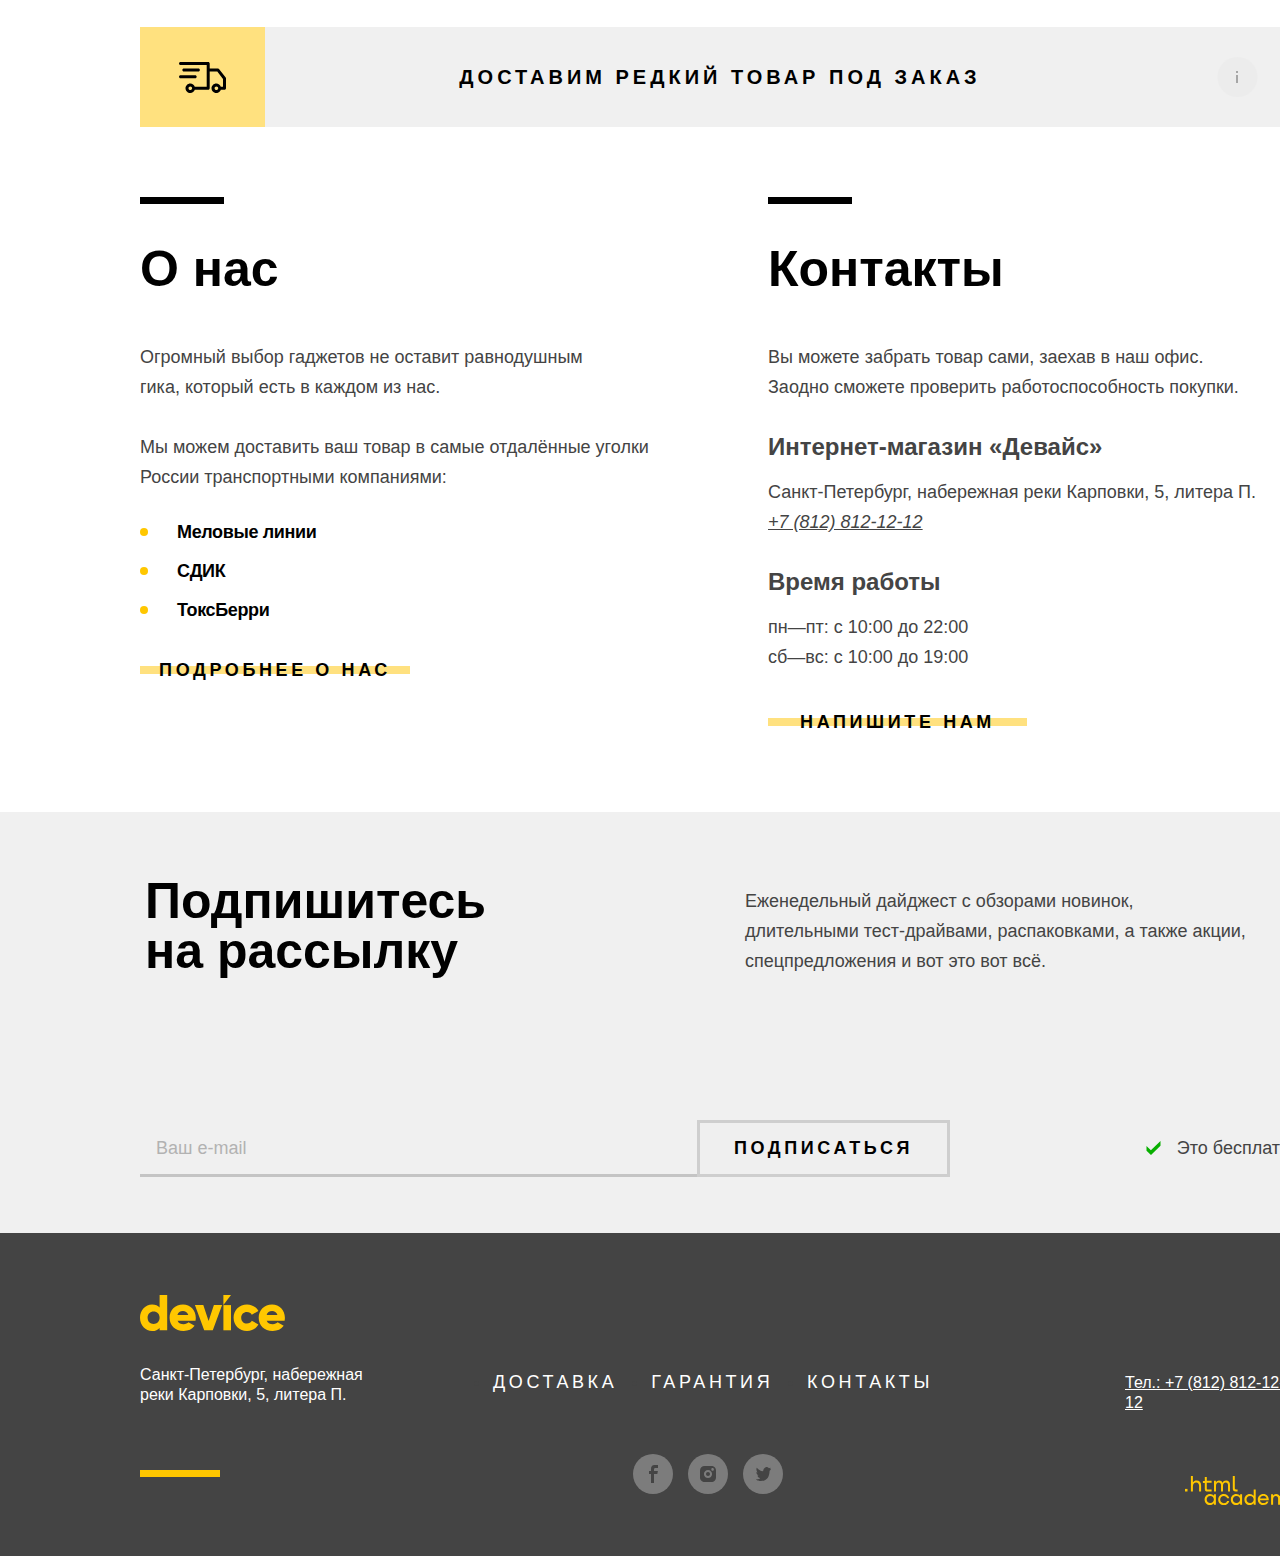
==== commit ce11356e: "Merge pull request #10 from IliaGorshenev/master" ====
--- a/index.html
+++ b/index.html
@@ -2,6 +2,7 @@
 <html lang="ru">
   <head>
     <meta charset="utf-8">
+    <link rel="icon" type="image/png" sizes="32x32" href="images/favicon.png">
     <link rel="stylesheet" href="styles/styles.css">
     <title>HTML Academy: Девайс</title>
   </head>
@@ -31,12 +32,12 @@
           <li class="navigation-item navigation-user enter">
             <a class="navigation-link navigation-user-link login" href="#">
               <svg width="15" height="13" class="navigation-icon" aria-hidden="true" focusable="false"  viewBox="0 0 15 13" fill="#000" xmlns="http://www.w3.org/2000/svg"><g clip-path="url(#a)"><path d="M1 12.787h13c-.2-2.6-2.1-4.8-4.7-5.5 1-.6 1.7-1.7 1.7-3 0-1.9-1.6-3.5-3.5-3.5S4 2.387 4 4.287c0 1.3.7 2.4 1.7 3-2.6.7-4.5 2.9-4.7 5.5Z"/>
-              </g><defs><clipPath id="a"><path fill="#fff" transform="translate(0 .787)" d="M0 0h15v12H0z"/></clipPath></defs></svg>
+              </g><defs><path fill="#fff" transform="translate(0 .787)" d="M0 0h15v12H0z"/></defs></svg>
               Войти</a>
           </li>
           <li class="navigation-item navigation-user compare-item">
             <a class="navigation-link navigation-user-link compare" href="#">
-              <svg width="10" height="13" viewBox="0 0 10 13" class="navigation-icon" aria-hidden="true" focusable="false" fill="#000" xmlns="http://www.w3.org/2000/svg"><g clip-path="url(#a)"><path d="M6 .787H4v12h2v-12ZM2 4.787H0v8h2v-8ZM10 3.787H8v9h2v-9Z"/></g><defs><clipPath id="a"><path fill="#fff" transform="translate(0 .787)" d="M0 0h10v12H0z"/></clipPath></defs></svg>
+              <svg width="10" height="13" viewBox="0 0 10 13" class="navigation-icon" aria-hidden="true" focusable="false" fill="#000" xmlns="http://www.w3.org/2000/svg"><g clip-path="url(#a)"><path d="M6 .787H4v12h2v-12ZM2 4.787H0v8h2v-8ZM10 3.787H8v9h2v-9Z"/></g><defs><path fill="#fff" transform="translate(0 .787)" d="M0 0h10v12H0z"/></defs></svg>
               Сравнить</a>
           </li>
           <li class="navigation-item basket-item navigation-user">
@@ -60,7 +61,7 @@
                   <ul class="cart-items-list">
                       <li class="cart-item">
                       <a href="#" class="cart-item-link">
-                        <img class="cart-item-image" width="39px" height="43px" src="images/small-product-1.jpg">
+                        <img class="cart-item-image" alt="Любительская селфи-палка" width="39" height="43" src="images/small-product-1.jpg">
                         <p class="cart-item-title">Любительская <br> селфи-палка</p>
                       </a>
                         <button type="button" class="cart-item-button button">
@@ -72,7 +73,7 @@
                       </li>
                       <li class="cart-item">
                         <a href="#" class="cart-item-link">
-                        <img class="cart-item-image" width="39px" height="43px" src="images/small-product-2.jpg">
+                        <img class="cart-item-image" alt="Профессиональная селфи-палка" width="39" height="43" src="images/small-product-2.jpg">
                         <p class="cart-item-title">Профессиональная <br>селфи-палка</p>
                       </a>
                         <button class="cart-item-button button" type="button">
@@ -148,13 +149,13 @@
       </div>
     </header>
     <main class="main-container main-page"> 
-        <section class="product-examples product-examples-current">  <!-- добавлять product-examples-current для изменения слайдера-->
+        <section class="product-examples-current">  <!-- добавлять product-examples-current для изменения слайдера-->
           <div class="product-examples-numeration-container">
             <b class="product-examples-numeration">01</b>
           </div>
           <div class="product-examples-container">
             <div class="product-examples-image">
-              <img class="slider-image" width="560px" height="560px" src="images/quadcopter-image.png" alt="Квадракоптер">
+              <img class="slider-image" width="560" height="560" src="images/quadcopter-image.png" alt="Квадракоптер">
               <div class="slider-button-container">
                 <button class="slider-button button-prev">
                   <svg width="20" height="60" viewBox="0 0 20 60" class="slider-button-icon" fill="none" xmlns="http://www.w3.org/2000/svg">
@@ -211,13 +212,13 @@
             </div>
           </div>
         </section>
-        <section class="product-examples "> 
+        <section class="product-examples"> 
           <div class="product-examples-numeration-container">
             <b class="product-examples-numeration">02</b>
           </div>   
           <div class="product-examples-container">
             <div class="product-examples-image">
-              <img class="slider-image" width="560px" height="560px" src="images/watches-image.png" alt="Квадракоптер">
+              <img class="slider-image" width="560" height="560" src="images/watches-image.png" alt="Квадракоптер">
               <div class="slider-button-container">
                 <button class="slider-button button-prev">
                   <svg width="20" height="60" viewBox="0 0 20 60" class="slider-button-icon" fill="none" xmlns="http://www.w3.org/2000/svg">
@@ -278,7 +279,7 @@
           </div>   
           <div class="product-examples-container">
             <div class="product-examples-image">
-              <img class="slider-image" width="560px" height="560px" src="images/monopode-image.png" alt="Квадракоптер">
+              <img class="slider-image" width="560" height="560" src="images/monopode-image.png" alt="Квадракоптер">
               <div class="slider-button-container">
                 <button class="slider-button button-prev">
                   <svg width="20" height="60" viewBox="0 0 20 60" class="slider-button-icon" fill="none" xmlns="http://www.w3.org/2000/svg">
@@ -349,7 +350,7 @@
                   <path d="M67.1704 4.48297C67.1704 -0.597033 62.9384 0.0239677 62.9384 0.0239677C62.9384 0.0239677 5.83241 4.73797 2.83841 5.14497C-0.155585 5.55197 0.00141458 9.53197 0.00141458 9.53197C0.00141458 9.53197 0.000414578 42.069 0.000414578 45.812C0.000414578 49.555 2.59941 49.565 2.59941 49.565L19.0764 50.968L27.2124 39.3C27.2124 39.3 28.3214 37.472 29.7174 37.472C31.1144 37.472 32.1494 39.333 32.1494 39.333L41.2104 52.854C41.2104 52.854 60.1054 54.763 63.7314 54.763C67.3574 54.762 67.1704 49.739 67.1704 49.739C67.1704 49.739 67.1704 9.56297 67.1704 4.48297ZM12.9824 37.192C9.28442 37.192 6.28641 32.591 6.28641 26.917C6.28641 21.243 9.28442 16.642 12.9824 16.642C16.6804 16.642 19.6784 21.243 19.6784 26.917C19.6784 32.591 16.6804 37.192 12.9824 37.192ZM49.1404 38.618C44.4784 38.618 40.6994 33.379 40.6994 26.917C40.6994 20.454 44.4794 15.215 49.1404 15.215C53.8024 15.215 57.5824 20.454 57.5824 26.917C57.5824 33.379 53.8024 38.618 49.1404 38.618Z" fill="#363636"/>
                   </svg>
             </div>
-            <p class="suggestion-name">Виртуальная реальность</p>
+            <p class="suggestion-name">Виртуальная реальность</p>   <!-- Заметил, что еще пробел нужно добавить между словами, чтобы перенос сработал, иначе оно будет переходить на другой блок с текстом-->
           </a>  
           </li>
           <li class="suggestions-item">
@@ -450,7 +451,7 @@
             к вашему подъезду совершенно бесплатно! Ведь<br>
             мы неплохо заработаем, поднимая его на ваш этаж.</p>
             </div>
-            <img src="images/man.svg" width="136px" height="164px" alt="Доставщик" class="additional-information-image-man">
+            <img src="images/man.svg" width="136" height="164" alt="Доставщик" class="additional-information-image-man">
           </div>
             <div class="additional-information-content-container">
               <div class="additional-information-text">
@@ -459,7 +460,7 @@
               сгорит дом — не переживайте, мы выдадим вам новый.
               Товар, не дом, конечно же.</p>
               </div>
-              <img src="images/Guarantees.svg" width="171px" height="195px" alt="Гарантии" class="additional-information-image-guarantees">
+              <img src="images/Guarantees.svg" width="171" height="195" alt="Гарантии" class="additional-information-image-guarantees">
              </div>
                       <div class="additional-information-content-container">
               <div class="additional-information-text">
@@ -468,14 +469,14 @@
               сгорит дом — не переживайте, мы выдадим вам новый.
               Товар, не дом, конечно же.</p>
              </div>
-             <img src="images/Credit.svg" width="171px" height="195px" alt="Гарантии" class="additional-information-image-credit"> 
+             <img src="images/Credit.svg" width="171" height="195" alt="Гарантии" class="additional-information-image-credit"> 
 
             </div>
           </div>
       </section>
       <footer class="additional-information-footer">
         <a href="#" class="additional-information-footer-link">
-          <div href="#" class="additional-information-footer-container">
+          <div class="additional-information-footer-container">
           <h3 class="visually-hidden">редкий товар</h3>
           <div class="additional-information-footer-icon-container">
             <svg width="47" height="31" viewBox="0 0 47 31"  class="additional-information-footer-icon" aria-hidden="true" focusable="false" fill="#363636" xmlns="http://www.w3.org/2000/svg">
@@ -541,7 +542,7 @@
     <footer class="page-footer">
       <div class="newsletter-container">
         <section class="newsletter">
-           <h2 class="newsletter-title title">Подпишитесь <br> на рассылку</h2>
+           <h2 class="newsletter-title title">Подпишитесь<br> на рассылку</h2>
            <p class="newsletter-information">Еженедельный дайджест с обзорами новинок,<br>
             длительными тест-драйвами, распаковками, а также акции, <br>
             спецпредложения и вот это вот всё.</p>
@@ -625,7 +626,6 @@
                   <span class="visually-hidden">Twitter</span>
                 </a>
               </li>
-            </li>
             </ul>
           </section>
         </div>
@@ -672,18 +672,18 @@
             <p class="field-group">
               <label class="field-group-label">
                 <span class="data-title">Ваш e-mail:</span>
-              <input class="data-form-field mail-field field" type="mail" name="mail" placeholder="Введите e-mail">
+              <input class="data-form-field mail-field field" type="email" name="email" placeholder="Введите e-mail">
               <span class="field-text">Забавный у вас адрес</span>
             </label>
             </p>
             <p class="field-group">
               <label class="field-group-label">
                 <span class="data-title">Что нужно привезти:</span>
-                <input class="data-form-field comment-field field" type="textfield" name="comment" placeholder="В свободной форме" required>
+                <input class="data-form-field comment-field field" type="text" name="comment" placeholder="В свободной форме" required>
               </label>
             </p>
             <div class="field-group">
-              <label class="field-group-label quantity-container">
+              <div class="field-group-label quantity-container">
                 <span class="data-title quantity-title">Количество:</span>
                 <a href="#" class="quantity-link">
                   <svg width="26" class="quantity-icon" height="26" viewBox="0 0 26 26" fill="none" xmlns="http://www.w3.org/2000/svg">
@@ -702,14 +702,14 @@
                       <path d="M16 7H0V9H16V7Z" fill="black"/>
                       </svg>                      
                     </button>
-                  <input class="number-input" type="number" value="1" min="1"name="quantity" required>
+                  <input class="number-input" type="number" value="1" min="1" name="quantity" required>
                 <button class="button number-input data-form-button" type="button">
                   <svg width="16" height="16" class="number-icon" viewBox="0 0 16 16" fill="none" xmlns="http://www.w3.org/2000/svg">
                     <path d="M16 7H9V0H7V7H0V9H7V16H9V9H16V7Z" fill="black"/>
                     </svg>
                 </button>
                 </div>
-              </label>
+              </div>
             </div>
             <button class="button data-form-button send-button" type="submit">Отправить</button>
           </form>
--- a/styles/styles.css
+++ b/styles/styles.css
@@ -75,9 +75,10 @@
     line-height: 30px;
     display: flex;
     flex-direction: column;
-    min-height: 100%;
     color: #444444;
     background-color: #FFFFFF;
+    min-width: 1440px;
+    min-height: 100%;
 }
 
 .main-container {
@@ -203,9 +204,8 @@
     display: grid;
     grid-template-columns: 222px 222px 222px;
     grid-template-rows: 40px 40px 40px;
-    height: 180px;
-    position: absolute;
-    height: 180px;
+    position: absolute;
+    min-height: 180px;
     top: 35px;
     left: -60px;
     padding: 33px 60px 27px;
@@ -531,7 +531,7 @@
 
 .popover-information {
     width: 320px;
-    height: 44px;
+    min-height: 44px;
     display: flex;
     background-color: #1A1A1A;
 }
@@ -562,7 +562,7 @@
 }
 
 .popover-button {
-    font-family: 'Raleway';
+    font-family: 'Raleway', sans-serif;
     font-style: normal;
     font-weight: 800;
     font-size: 18px;
@@ -858,13 +858,14 @@
 
 .suggestions {
     margin: 0 auto;
-    margin-bottom: 172px;
+    margin-bottom: 102px;
     width: 1160px;
-    height: 253px;
+    min-height: 253px;
 }
 .suggestions-list {
     margin: 0;
     display: flex;
+    flex-wrap: wrap;
     list-style-type: none;
     padding: 0;
 }
@@ -875,7 +876,13 @@
 .suggestions-item {
     margin-right: 40px;
     display: flex;
-    height: 253px;
+    min-height: 253px;
+    width: 160px;
+    margin-bottom: 70px;
+}
+
+.suggestions-item:nth-child(6n) {
+    margin-right: 0px;
 }
 
 .suggestion-icon-container {
@@ -915,6 +922,7 @@
     margin-bottom: 0;
 }
 .suggestion-name {
+    display: block;
     font-family: "Raleway", sans-serif;
     font-weight: 800;
     font-size: 18px;
@@ -933,7 +941,7 @@
 }
 .additional-information {
     background-color: #F0F0F0;
-    height: 289px;
+    min-height: 289px;
     margin-bottom: 70px
 }
 
@@ -941,10 +949,9 @@
     display: flex;
     flex-wrap: wrap;
     width: 1160px;
-    height: 319px;
+    min-height: 319px;
     margin: auto;
     margin-top: -102px;
-
 }
 
 .additional-information-list {
@@ -983,26 +990,30 @@
     margin: auto;
     margin-right: 63px;
     margin-left: 83px;
+    margin-top: 77.5px;
 }
 
 .additional-information-image-guarantees {
     margin: auto;
     margin-right: 28px;
     margin-left: 83px;
+    margin-top: 77.5px;
 }
 
 .additional-information-image-credit {
     margin: auto;
     margin-right: 28px;
     margin-left: 98px;
+    margin-top: 77.5px;
 }
 
 .additional-information-text {
     display: flex;
     flex-direction: column; 
     width: 475px;
-    height: 174px;
+    min-height: 174px;
     margin: auto;
+    margin-top: 72.5px;
     margin-left: 0;
 }
 
@@ -1023,14 +1034,14 @@
 .additional-information-footer {
     width: 1160px;
     margin: 0 auto;
-    height: 100px;
+    min-height: 100px;
     margin-bottom: 70px;
 }
 
 .additional-information-footer-container {
     display: flex;
     width: 1160px;
-    height: 100px;
+    min-height: 100px;
     margin: 0 auto;
     padding: 0;
 }
@@ -1093,7 +1104,7 @@
     display: flex;
     flex-wrap: wrap;
     width: 1035px;
-    height: 100px;
+    min-height: 100px;
     background-color: #F0F0F0;
     padding-right: 125px;
     box-sizing: border-box;
@@ -1115,7 +1126,7 @@
 .about-us-container {
     display: flex;
     width: 1160px;
-    height: 545px;
+    min-height: 545px;
     margin: 0 auto;
     margin-bottom: 70px;
 }
@@ -1204,14 +1215,13 @@
 }
 .newsletter-container {
     margin: 0 auto;
-    height: 421px;
+    min-height: 421px;
     padding: 0;
     background-color: #F0F0F0;
 }
 .newsletter  {
     display: grid;
     grid-template-columns: 600px 290px 270px;
-    grid-template-rows: 164px 113px;
     row-gap: 144px;
     align-items: end;
 }
@@ -1308,6 +1318,7 @@
 .newsletter-title {
     margin: 0;
     margin-left: 5px;
+    margin-top: 64px;
 }
 
 .page-footer {
@@ -1323,7 +1334,7 @@
     grid-template-columns: 351px 444px 365px;
     background-color: #444444;
     margin: 0 auto;
-    height: 321px;
+    min-height: 321px;
 }
 
 .footer-adress {
@@ -1349,9 +1360,10 @@
 .about-us-footer-list {
     padding: 0;
     display: flex;
+    flex-wrap: wrap;
     justify-content: space-between;
     margin-top: 134px;
-    margin-bottom: 57px;
+    margin-bottom: 0;
 }
 
 .contacts-footer {
@@ -1364,14 +1376,14 @@
     display: flex;
     flex-wrap: wrap;
     margin: 0 auto;
-    margin-left: 154px;
-    justify-content: start;
+    justify-content: center;
     list-style-type: none;
     width: 440px;
 }
 
 .social-footer-item {
     margin-right: 11px;
+    margin-bottom: 60px;
 }
 
 .social-button {
@@ -1610,9 +1622,15 @@
     display: block;
 }
 
-.about-us-footer-item:not(:last-child) {
-    margin-right: 26px;
-}
+.about-us-footer-item {
+    margin-right: 23px;
+    margin-bottom: 57px;
+}
+
+.about-us-footer-item:nth-child(3n) {
+    margin-right: 0;
+}
+
 .contacts-adress-phone {
     color: #444444;
 }
@@ -1813,7 +1831,7 @@
     z-index: 5;
     width: 220px;
     height: 40px;
-    font-family: 'Raleway';
+    font-family: 'Raleway', sans-serif;
     font-style: normal;
     font-weight: 800;
     font-size: 18px;
@@ -2014,7 +2032,7 @@
 }
 
 .inner-title {
-    font-family: 'Raleway';
+    font-family: 'Raleway', sans-serif;
     font-style: normal;
     font-weight: 800;
     font-size: 50px;
@@ -2068,7 +2086,7 @@
 
 .product-card-information-container {
     display: flex;
-    height: 40px;
+    min-height: 40px;
 }
 .catalog-button-container {
     margin: 0 auto;
@@ -2122,7 +2140,7 @@
 .filter-container {
     display: flex;
     width: 840px;
-    height: 70px;
+    min-height: 70px;
     flex-wrap: wrap;
     padding: 20px 0;
     box-sizing: border-box;
@@ -2146,7 +2164,7 @@
     padding: 25px 0;
     box-sizing: border-box;
     display: block;
-    height: 69px;
+    min-height: 69px;
     margin-bottom: 43px;
     text-align: start;
 }
@@ -2175,6 +2193,9 @@
     margin: auto 0;
     width: 30px;
     height: 30px;
+    border: none;
+    padding: 0;
+    background-color: transparent;
 }
 
 .select-control-button:focus {
@@ -2202,7 +2223,7 @@
     margin: 0 auto;
     width: 220px;
     height: 40px;
-  
+    background-color: transparent;
 }
 
 .filter-button-text {
@@ -2312,7 +2333,7 @@
     display: flex;
     flex-wrap: wrap;
     margin-right: 5px;
-    font-family: 'Rubik';
+    font-family: 'Rubik', sans-serif;
     font-style: normal;
     font-weight: 400;
     font-size: 15px;
@@ -2449,11 +2470,11 @@
     box-sizing: border-box;
     box-shadow: 0px 10px 0px rgba(0, 0, 0, 0.1);
     width: 920px;
-    height: 568px;
+    min-height: 568px;
 }
 
 .modal-title {
-    font-family: 'Raleway';
+    font-family: 'Raleway', sans-serif;
     font-style: normal;
     font-weight: 800;
     font-size: 50px;
@@ -2477,7 +2498,7 @@
 }
 
 .data-title {
-    font-family: 'Rubik';
+    font-family: 'Rubik',  sans-serif;
     font-style: normal;
     font-weight: 700;
     font-size: 18px;
@@ -2516,7 +2537,7 @@
     background-color: #F0F0F0;
     border: none;
     appearance: textfield;
-    font-family: 'Rubik';
+    font-family: 'Rubik', sans-serif;
     font-style: normal;
     font-weight: 400;
     font-size: 16px;
@@ -2558,7 +2579,7 @@
     border: none;
     padding: 10px;
     box-sizing: border-box;
-    font-family: 'Raleway';
+    font-family: 'Raleway', sans-serif;
     font-style: normal;
     font-weight: 800;
     font-size: 18px;
@@ -2629,7 +2650,7 @@
 }
 .data-form-field {
     width: 360px;
-    font-family: 'Rubik';
+    font-family: 'Rubik',  sans-serif;
     font-style: normal;
     font-weight: 400;
     font-size: 16px;
@@ -2663,7 +2684,7 @@
 }
 
 .field-text {
-    font-family: 'Rubik';
+    font-family: 'Rubik', sans-serif;
     font-style: normal;
     font-weight: 400;
     font-size: 14px;
@@ -2679,10 +2700,10 @@
     display: none;
     position: absolute;
     width: 200px;
-    height: 166px;
+    min-height: 166px;
     background-color: #000000;
     color: #ffffff;
-    font-family: 'Rubik';
+    font-family: 'Rubik', sans-serif;
     font-style: normal;
     top: 33px;
     left: -20px;
